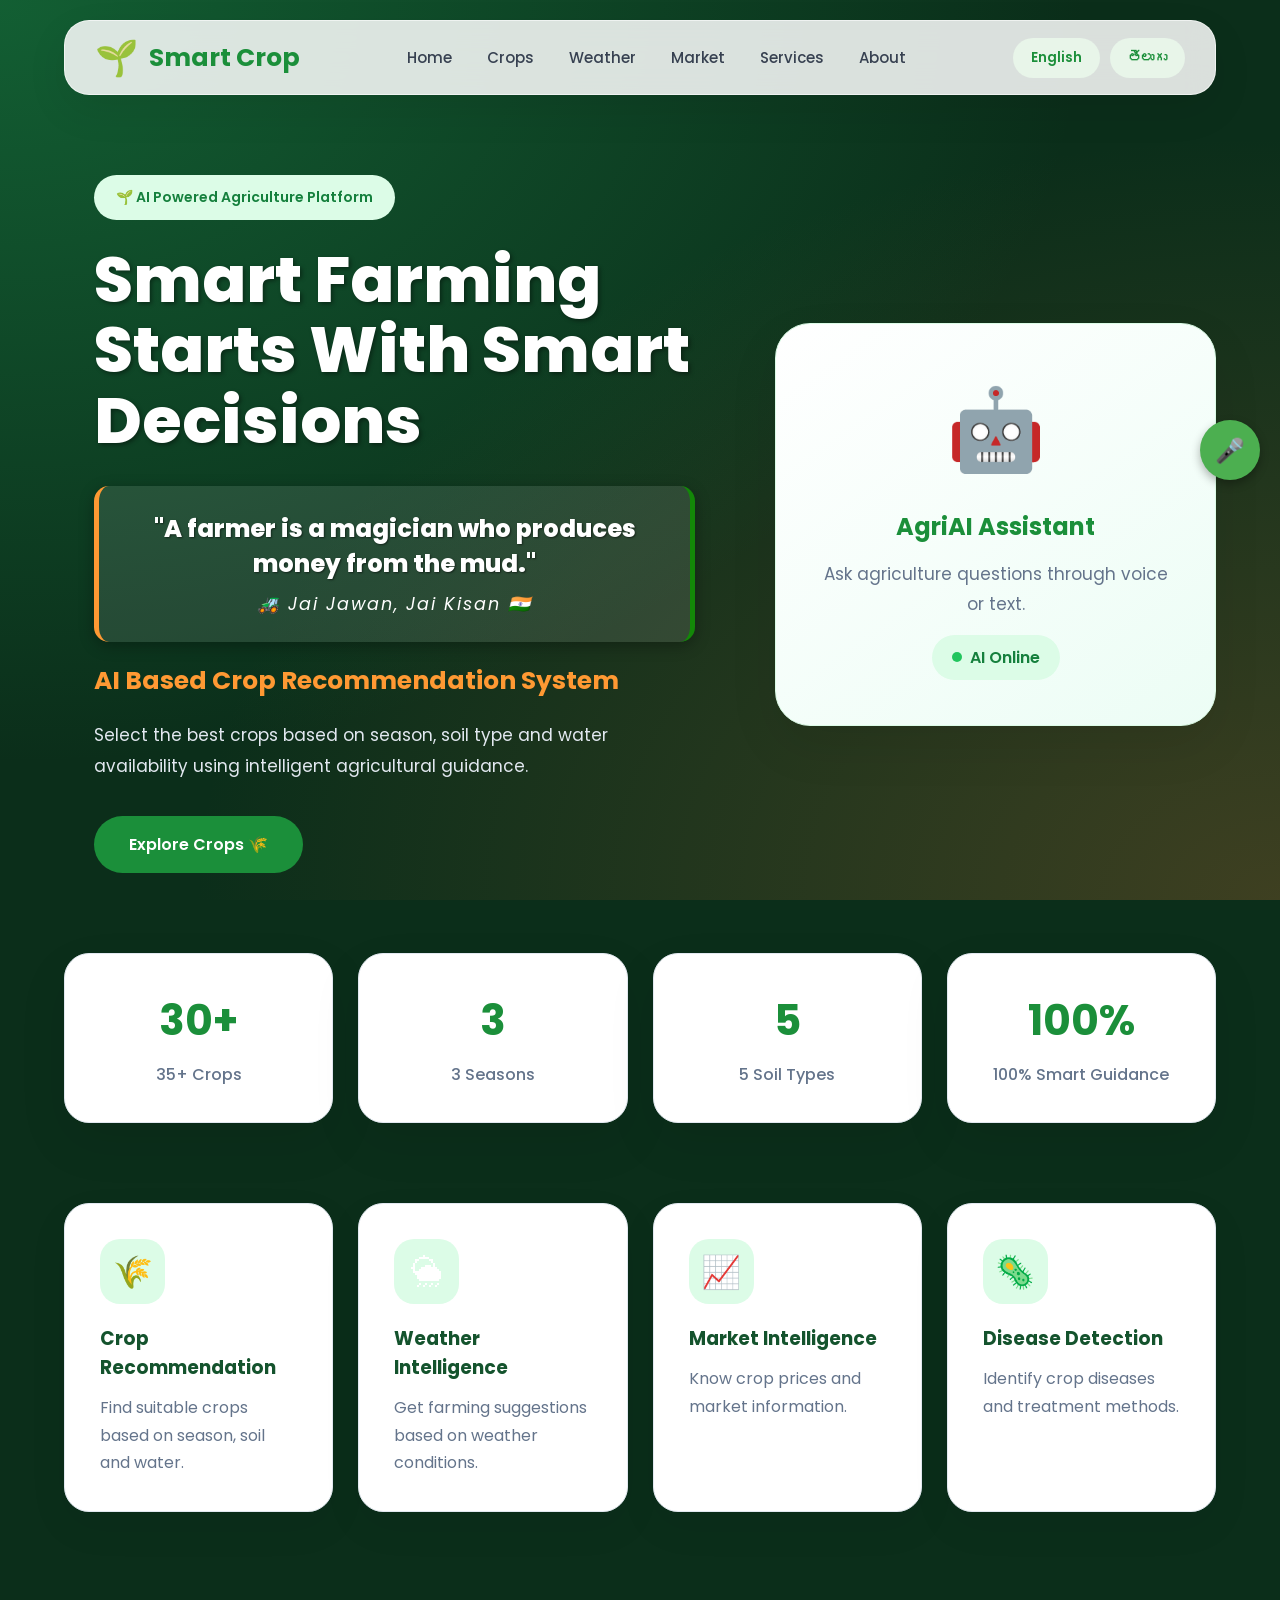
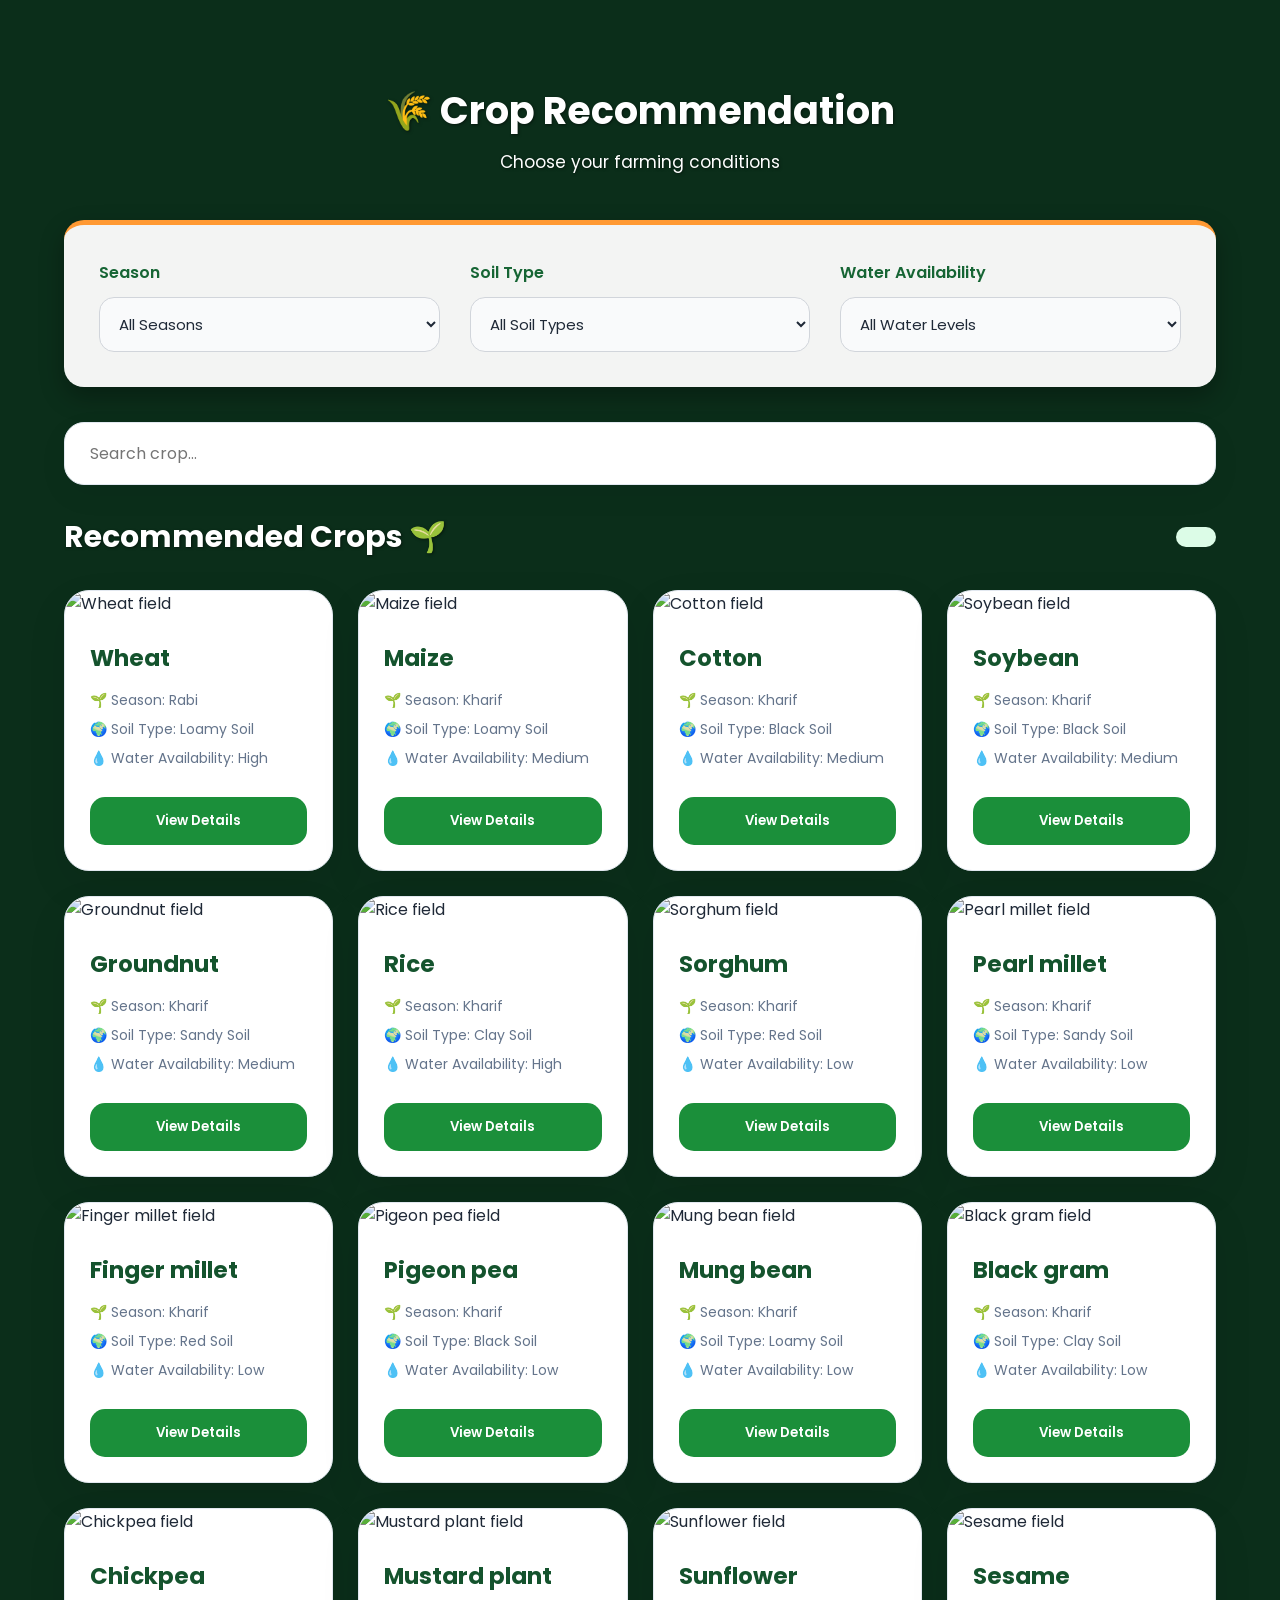
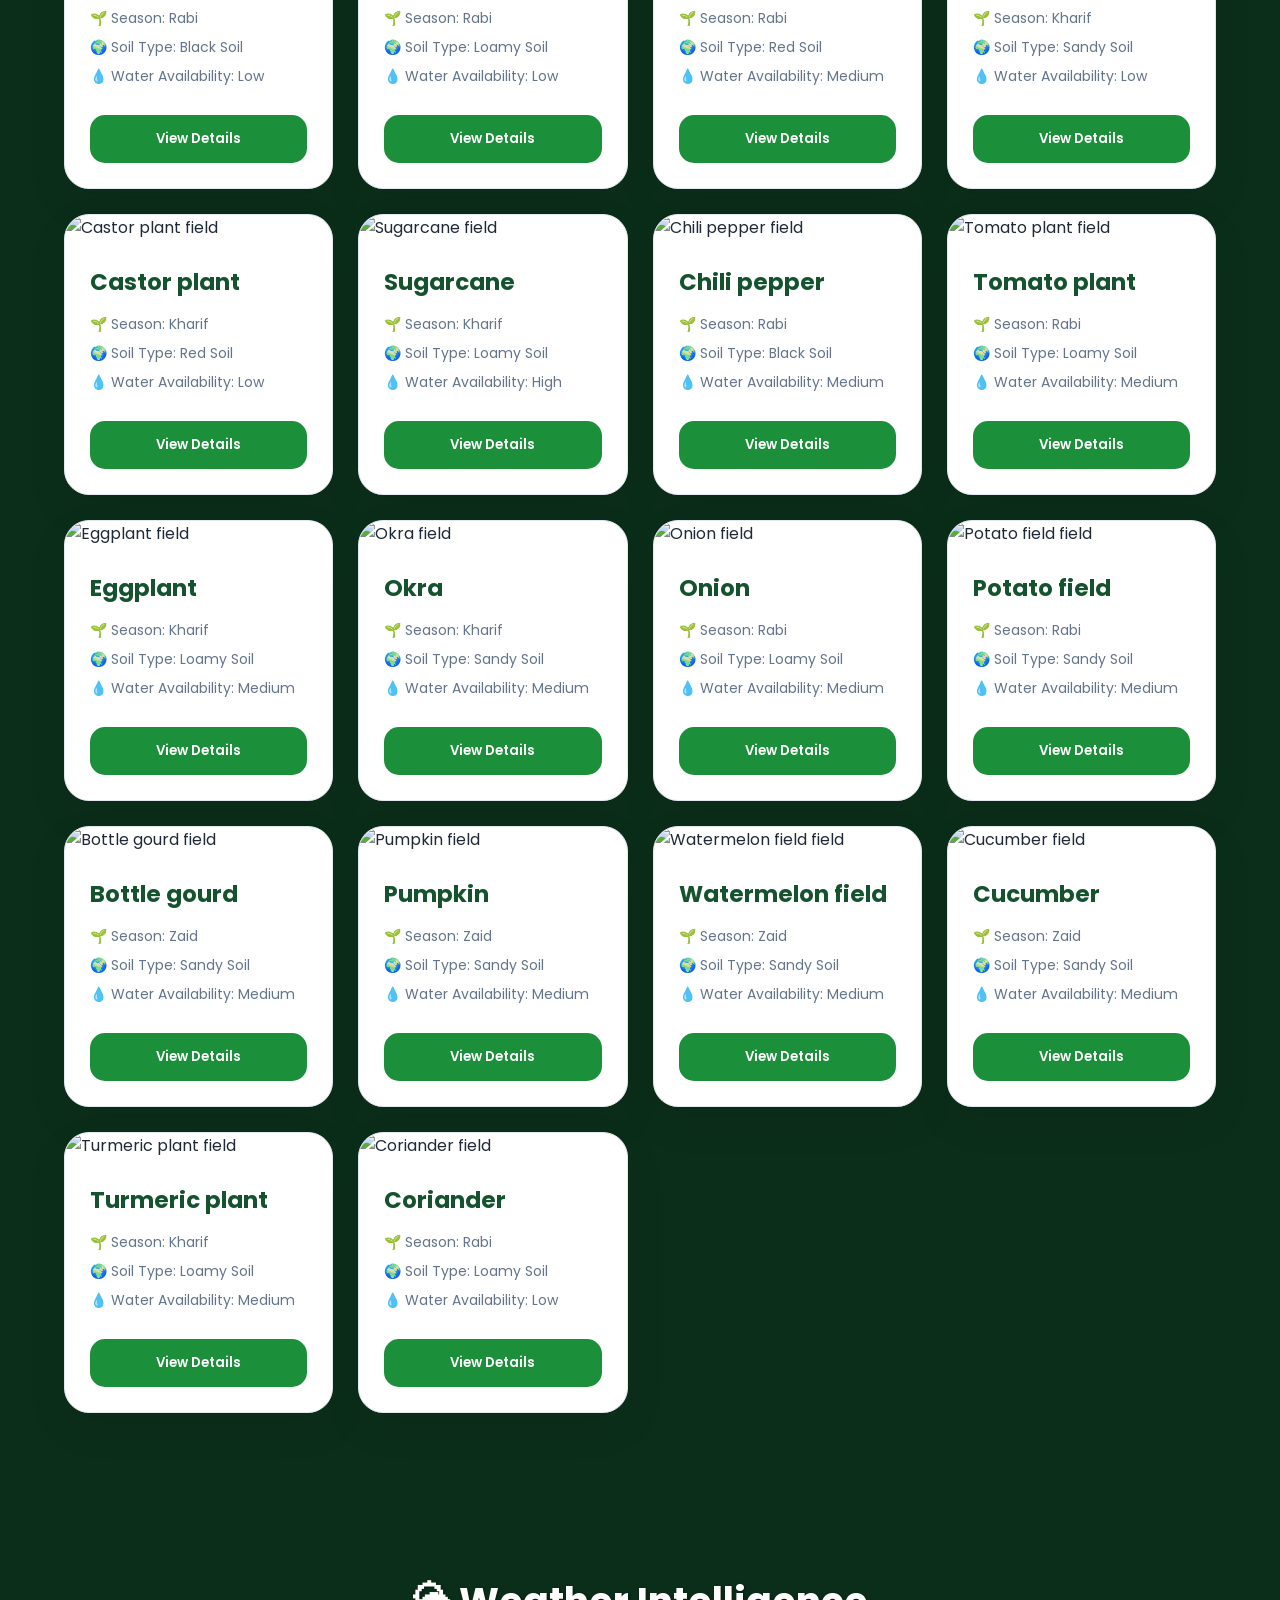
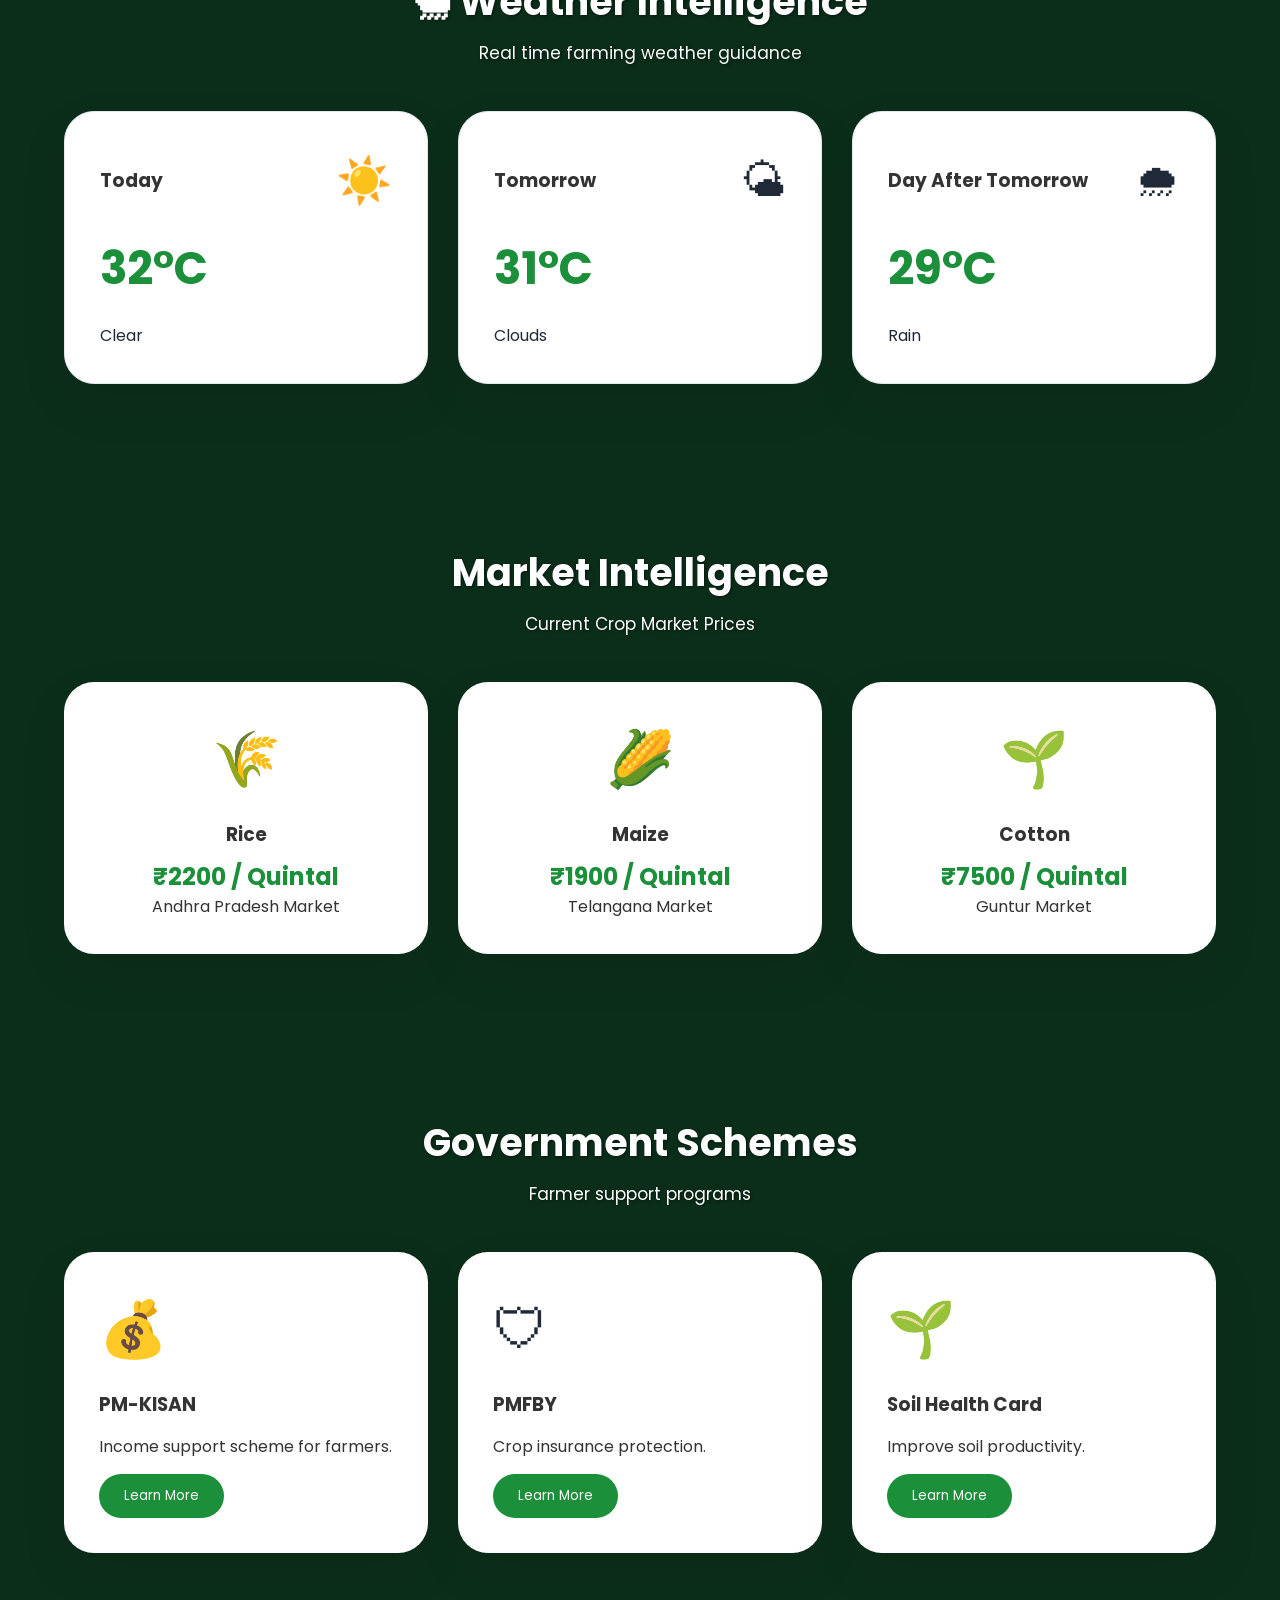
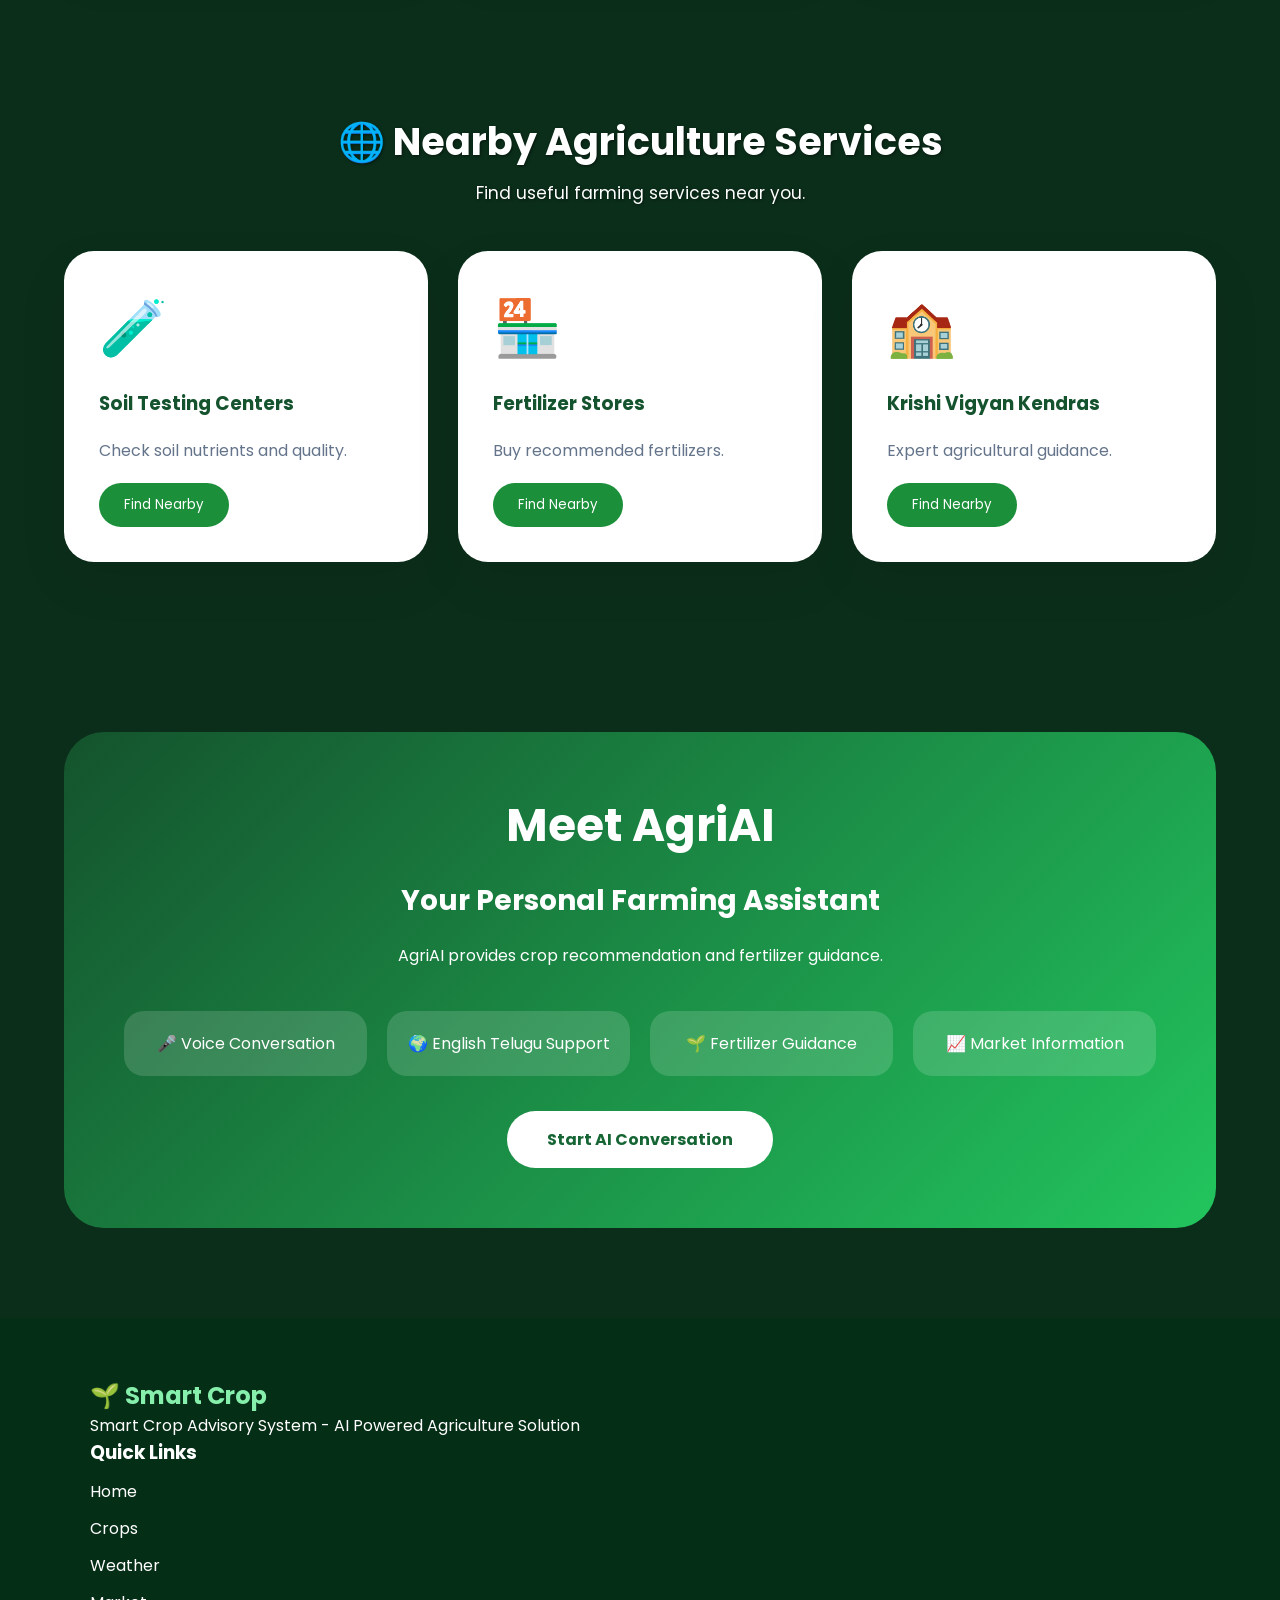
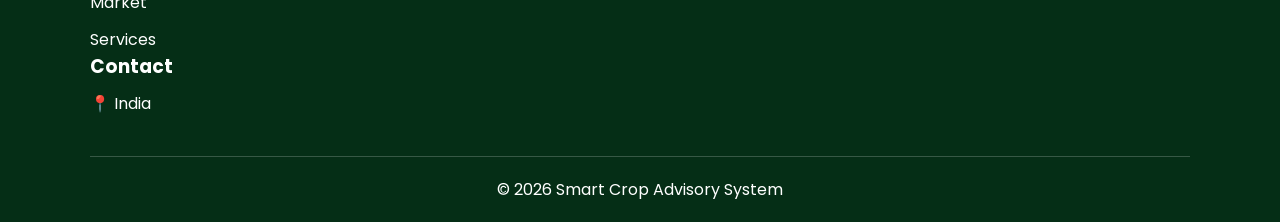
==== index.html @ 26575a46 "AgriAI Version 1.0 - Complete Syste" ====
<!DOCTYPE html>
<html lang="en">

<head>

    <meta charset="UTF-8">

    <meta name="viewport" content="width=1024">


    <title>
        Smart Crop Advisory System
    </title>


    <!-- Google Font -->

    <link rel="preconnect" href="https://fonts.googleapis.com">
    <link rel="preconnect" href="https://fonts.gstatic.com" crossorigin>
    <link rel="icon" href="data:,">
    <link href="https://fonts.googleapis.com/css2?family=Poppins:wght@300;400;500;600;700;800&display=swap"
        rel="stylesheet">


    <!-- Main CSS -->
    <link rel="stylesheet" href="css/style.css">

    <!-- Required Scripts -->
    <script src="js/config.js"></script>
    

</head>


<body>



    <!-- =====================================================
                     NAVBAR
===================================================== -->


    <header>

        <nav class="navbar">


            <div class="logo">

                <span>
                    🌱
                </span>

                <h2 data-key="siteName">
                    Smart Crop
                </h2>

            </div>



            <ul class="nav-links">


                <li>
                    <a href="#home" data-key="home">
                        Home
                    </a>
                </li>


                <li>
                    <a href="#crops" data-key="crops">
                        Crops
                    </a>
                </li>


                <li>
                    <a href="details.html?type=weather" data-key="weather">
                        Weather
                    </a>
                </li>


                <li>
                    <a href="details.html?type=market" data-key="market">
                        Market
                    </a>
                </li>


                <li>
                    <a href="#services" data-key="services">
                        Services
                    </a>
                </li>


                <li>
                    <a href="#about" data-key="about">
                        About
                    </a>
                </li>


            </ul>





            <!-- LANGUAGE BUTTONS -->

            <div class="language-switch">


                <button onclick="changeLanguage('en')">

                    English

                </button>



                <button onclick="changeLanguage('te')">

                    తెలుగు

                </button>


            </div>



        </nav>


    </header>









    <!-- =====================================================
                     HERO SECTION
===================================================== -->


    <section class="hero" id="home">



        <div class="hero-content">


            <div class="hero-badge" data-key="heroBadge">

                🌱 AI Powered Agriculture Platform

            </div>




            <h1 data-key="heroTitle">

                Smart Farming Starts With Smart Decisions

            </h1>

<div class="farmer-quote" style="text-align:center; padding: 25px; margin-top: 30px; margin-bottom: 20px; font-size: 1.5rem; font-weight: 800; font-family: 'Poppins', sans-serif; background: rgba(255,255,255,0.1); border-radius: 15px; border-left: 5px solid #FF9933; border-right: 5px solid #138808; box-shadow: 0 4px 15px rgba(0,0,0,0.3);">
    <span data-key="farmerQuote" style="color: #ffffff; text-shadow: 1px 1px 2px rgba(0,0,0,0.5);">"A farmer is a magician who produces money from the mud."</span>
    <br><span style="font-size: 1.1rem; color: #ffffff; font-weight: normal; margin-top: 10px; display: block; font-style: italic; letter-spacing: 2px;">🚜 Jai Jawan, Jai Kisan 🇮🇳</span>
</div>






            <h3 data-key="heroLine">

                AI Based Crop Recommendation System

            </h3>





            <p data-key="heroDescription">

                Select the best crops based on season,
                soil type and water availability using
                intelligent agricultural guidance.

            </p>





            <button class="primary-btn" onclick="scrollToCrops()">


                <span data-key="exploreBtn">

                    Explore Crops 🌾

                </span>


            </button>



        </div>







        <!-- AI CARD -->


        <div class="ai-card">



            <div class="ai-icon">

                🤖

            </div>



            <h2 data-key="aiAssistant">

                AgriAI Assistant

            </h2>




            <p data-key="aiAssistantDesc">

                Ask agriculture questions through voice or text.

            </p>




            <div class="ai-status">

                <span></span>

                <span data-key="aiOnline">AI Online</span>

            </div>



        </div>



    </section>









    <!-- =====================================================
                     FLOATING AI MICROPHONE
===================================================== -->


    <a href="chat.html" id="aiMic" style="position: fixed; bottom: 20px; right: 20px; text-decoration: none; display: flex; align-items: center; justify-content: center; width: 60px; height: 60px; border-radius: 50%; background: #4CAF50; color: white; font-size: 24px; box-shadow: 0 4px 10px rgba(0,0,0,0.3); z-index: 9999;">🎤</a>









    <!-- =====================================================
                     STATISTICS
===================================================== -->


    <section class="stats">



        <div class="stat-box">


            <h2>
                30+
            </h2>


            <p data-key="totalCrops">

                Crops

            </p>


        </div>







        <div class="stat-box">


            <h2>
                3
            </h2>


            <p data-key="seasonCount">

                Seasons

            </p>


        </div>







        <div class="stat-box">


            <h2>
                5
            </h2>


            <p data-key="soilCount">

                Soil Types

            </p>


        </div>







        <div class="stat-box">


            <h2>
                100%
            </h2>


            <p data-key="smartCount">

                Smart Guidance

            </p>


        </div>



    </section>









    <!-- =====================================================
                     AI FEATURES DASHBOARD
===================================================== -->


    <section class="features">



        <div class="feature-card">


            <div class="feature-icon">

                🌾

            </div>


            <h3 data-key="cropRecommendation">

                Crop Recommendation

            </h3>


            <p data-key="cropRecommendationDesc">

                Find suitable crops based on season,
                soil and water availability.

            </p>


        </div>







        <div class="feature-card">


            <div class="feature-icon">

                🌦

            </div>


            <h3 data-key="weatherIntelligence">

                Weather Intelligence

            </h3>


            <p data-key="weatherDesc">

                Get farming suggestions based on weather conditions.

            </p>


        </div>







        <div class="feature-card">


            <div class="feature-icon">

                📈

            </div>


            <h3 data-key="marketTitle">

                Market Intelligence

            </h3>


            <p data-key="marketDesc">

                Know crop prices and market information.

            </p>


        </div>







        <div class="feature-card">


            <div class="feature-icon">

                🦠

            </div>


            <h3 data-key="diseaseDetection">

                Disease Detection

            </h3>


            <p data-key="diseaseDetectionDesc">

                Identify crop diseases and treatment methods.

            </p>


        </div>




    </section>
    <!-- =====================================================
             SMART CROP RECOMMENDATION SECTION
===================================================== -->


    <section class="recommend-section" id="crops">



        <div class="section-header">


            <h2 data-key="recommendTitle">

                🌾 Smart Crop Recommendation

            </h2>



            <p data-key="recommendSubtitle">

                Choose your farming conditions

            </p>



        </div>









        <!-- ================= FILTER DASHBOARD ================= -->


        <div class="dashboard-card" id="filters">



            <div class="filter-grid">





                <!-- SEASON -->

                <div class="filter-item">


                    <label data-key="season">

                        Season

                    </label>



                    <select id="seasonSelect">
                        <option value="" data-key="allSeasons">All Seasons</option>
                        <option value="Kharif" data-key="kharif">Kharif</option>
                        <option value="Rabi" data-key="rabi">Rabi</option>
                        <option value="Zaid" data-key="zaid">Zaid</option>
                    </select>
                </div>

                <!-- SOIL -->
                <div class="filter-item">
                    <label data-key="soil">Soil Type</label>
                    <select id="soilSelect">
                        <option value="" data-key="allSoils">All Soil Types</option>
                        <option value="Black Soil" data-key="blackSoil">Black Soil</option>
                        <option value="Red Soil" data-key="redSoil">Red Soil</option>
                        <option value="Loamy Soil" data-key="loamySoil">Loamy Soil</option>
                        <option value="Sandy Soil" data-key="sandySoil">Sandy Soil</option>
                        <option value="Alluvial Soil" data-key="alluvialSoil">Alluvial Soil</option>
                    </select>
                </div>

                <!-- WATER -->
                <div class="filter-item">
                    <label data-key="water">Water Availability</label>
                    <select id="waterSelect">
                        <option value="" data-key="allWater">All Water Levels</option>
                        <option value="High" data-key="high">High</option>
                        <option value="Medium" data-key="medium">Medium</option>
                        <option value="Low" data-key="low">Low</option>
                    </select>
                </div>





            </div>



        </div>









        <!-- ================= SEARCH ================= -->


        <div class="search-area">


            <input type="text" id="cropSearch" data-placeholder="searchPlaceholder" placeholder="Search crop...">


        </div>









        <!-- ================= RESULT HEADER ================= -->


        <div class="crop-result-header">


            <h2 data-key="recommendedCrops">

                Recommended Crops 🌱

            </h2>



            <span id="cropCountDisplay">

            </span>



        </div>









        <!-- ================= CROPS GRID ================= -->


        <div class="crop-container" id="cropContainer">


            <!-- crops.js will load crop cards here -->


        </div>






    </section>









    <!-- =====================================================
                  CROP DETAILS POPUP
===================================================== -->
    <div class="popup" id="popup">
        <div class="popup-content">
            <button class="close-btn" onclick="closePopup()">×</button>
            <h2 id="cropTitle">Crop Details</h2>
            <!-- IMAGE -->
            <div class="popup-image">
                <img id="cropImage" src="" alt="Crop Image">
            </div>
            <!-- BASIC DETAILS -->
            <div id="cropInfo" class="details-grid"></div>
            <!-- DESCRIPTION -->
            <div class="detail-section">
                <h3 data-key="description">Description</h3>
                <p id="cropDescription"></p>
            </div>
            <!-- FERTILIZER -->
            <div class="detail-section">
                <h3 data-key="fertilizer">Recommended Fertilizers</h3>
                <div id="fertilizerContainer" class="fertilizer-grid"></div>
            </div>
            <!-- DISEASE -->
            <div class="detail-section">
                <h3 data-key="diseases">Major Diseases</h3>
                <div id="diseaseContainer" class="disease-grid"></div>
            </div>
            <!-- LOCATION -->
            <div class="detail-section">
                <h3 data-key="growingPlaces">Major Growing Places</h3>
                <div id="growingPlaces"></div>
            </div>
        </div>
    </div>
    <!-- =====================================================
                    WEATHER SECTION
===================================================== -->


    <section class="weather-section" id="weather">


        <div class="section-header">


            <h2 data-key="weatherTitle">

                🌦 Weather Intelligence

            </h2>


            <p data-key="weatherGuidance">

                Real time farming weather guidance

            </p>


        </div>





        <div class="weather-dashboard">





            <div class="weather-card">


                <div class="weather-top">


                    <h3 data-key="today">

                        Today

                    </h3>


                    <span>

                        ☀️

                    </span>


                </div>



                <h2 id="todayTemp">

                    --

                </h2>



                <p id="todayWeather">

                    Loading weather...

                </p>



            </div>









            <div class="weather-card">


                <div class="weather-top">


                    <h3 data-key="tomorrow">

                        Tomorrow

                    </h3>


                    <span>

                        🌤

                    </span>


                </div>



                <h2 id="tomorrowTemp">

                    --

                </h2>



                <p id="tomorrowWeather">

                    Loading weather...

                </p>



            </div>









            <div class="weather-card">


                <div class="weather-top">


                    <h3 data-key="nextDay">

                        Day After Tomorrow

                    </h3>


                    <span>

                        🌧

                    </span>


                </div>



                <h2 id="nextTemp">

                    --

                </h2>



                <p id="nextWeather">

                    Loading weather...

                </p>



            </div>






        </div>


    </section>









    <!-- =====================================================
                    MARKET SECTION
===================================================== -->


    <section class="market-section" id="market">



        <div class="section-header">


            <h2 data-key="marketTitle">

                📈 Market Intelligence

            </h2>



            <p data-key="marketCurrent">

                Current Crop Market Prices

            </p>


        </div>







        <div class="market-grid">





            <div class="market-card">


                <div class="market-icon">

                    🌾

                </div>


                <h3 data-key="riceCrop">

                    Rice

                </h3>



                <h2 data-key="priceRice">

                    ₹2200 / Quintal

                </h2>



                <p data-key="apMarket">

                    Andhra Pradesh Market

                </p>


            </div>








            <div class="market-card">


                <div class="market-icon">

                    🌽

                </div>


                <h3 data-key="maizeCrop">

                    Maize

                </h3>



                <h2 data-key="priceMaize">

                    ₹1900 / Quintal

                </h2>



                <p data-key="tsMarket">

                    Telangana Market

                </p>


            </div>








            <div class="market-card">


                <div class="market-icon">

                    🌱

                </div>


                <h3 data-key="cottonCrop">

                    Cotton

                </h3>



                <h2 data-key="priceCotton">

                    ₹7500 / Quintal

                </h2>



                <p data-key="gunturMarket">

                    Guntur Market

                </p>


            </div>





        </div>


    </section>









    <!-- =====================================================
                GOVERNMENT SCHEMES
===================================================== -->


    <section class="scheme-section">



        <div class="section-header">


            <h2 data-key="governmentSchemes">

                🏛 Government Schemes

            </h2>



            <p data-key="farmerSupport">

                Farmer support programs

            </p>


        </div>







        <div class="scheme-grid">





            <div class="scheme-card">


                <div class="scheme-icon">

                    💰

                </div>



                <h3 data-key="pmKisan">

                    PM-KISAN

                </h3>



                <p data-key="pmKisanDesc">

                    Income support scheme for farmers.

                </p>



                <button data-key="learnMore">

                    Learn More

                </button>


            </div>








            <div class="scheme-card">


                <div class="scheme-icon">

                    🛡

                </div>



                <h3 data-key="pmfby">

                    PMFBY

                </h3>



                <p data-key="pmfbyDesc">

                    Crop insurance protection.

                </p>



                <button data-key="learnMore">

                    Learn More

                </button>


            </div>








            <div class="scheme-card">


                <div class="scheme-icon">

                    🌱

                </div>



                <h3 data-key="soilCard">

                    Soil Health Card

                </h3>



                <p data-key="soilCardDesc">

                    Improve soil productivity.

                </p>



                <button data-key="learnMore">

                    Learn More

                </button>


            </div>





        </div>


    </section>









    <!-- =====================================================
                    SERVICES SECTION
===================================================== -->


    <section class="services-section" id="services">



        <div class="section-header">


            <h2 data-key="nearbyServices">

                🌐 Nearby Agriculture Services

            </h2>



            <p data-key="servicesDesc">

                Find useful farming services near you.

            </p>


        </div>







        <div class="service-grid">





            <div class="service-card">


                <div class="service-icon">

                    🧪

                </div>



                <h3 data-key="soilTesting">

                    Soil Testing Centers

                </h3>



                <p data-key="soilTestingDesc">

                    Check soil nutrients and quality.

                </p>



                <button data-key="findNearby">

                    Find Nearby

                </button>


            </div>









            <div class="service-card">


                <div class="service-icon">

                    🏪

                </div>



                <h3 data-key="fertilizerStore">

                    Fertilizer Stores

                </h3>



                <p data-key="fertStoreDesc">

                    Buy recommended fertilizers.

                </p>



                <button data-key="findNearby">

                    Find Nearby

                </button>


            </div>









            <div class="service-card">


                <div class="service-icon">

                    🏫

                </div>



                <h3 data-key="kvkCenters">

                    Krishi Vigyan Kendras

                </h3>



                <p data-key="kvkDesc">

                    Expert agricultural guidance.

                </p>



                <button data-key="findNearby">

                    Find Nearby

                </button>


            </div>





        </div>


    </section>









    <!-- =====================================================
                    ABOUT AGRI AI
===================================================== -->


    <section class="about-section" id="about">



        <div class="about-container">



            <h2 data-key="meetAI">

                🤖 Meet AgriAI

            </h2>




            <h3 data-key="personalAssistant">

                Your Personal Farming Assistant

            </h3>





            <p data-key="aiDescription">

                AgriAI provides crop recommendation,
                fertilizer guidance, disease management
                and market information.

            </p>







            <div class="about-features">



                <div>

                    🎤

                    <span data-key="voiceConversation">

                        Voice Conversation

                    </span>

                </div>




                <div>

                    🌍

                    <span data-key="languageSupport">

                        English Telugu Support

                    </span>

                </div>





                <div>

                    🌱

                    <span data-key="fertilizerGuidance">

                        Fertilizer Guidance

                    </span>

                </div>





                <div>

                    📈

                    <span data-key="marketInformation">

                        Market Information

                    </span>

                </div>




            </div>







            <a href="chat.html" class="ai-start-btn" id="startAI" style="text-decoration:none; display:inline-block;">

                Start AI Conversation

            </a>



        </div>


    </section>
    <!-- =====================================================
                        FOOTER
===================================================== -->


    <footer class="footer">


        <div class="footer-grid">



            <div class="footer-brand">


                <h2>

                    🌱 Smart Crop

                </h2>



                <p data-key="footerText">

                    AI Powered Smart Agriculture Platform

                </p>



            </div>






            <div class="footer-links">


                <h3>

                    Quick Links

                </h3>


                <a href="#home" data-key="home">
                    Home
                </a>


                <a href="#crops" data-key="crops">
                    Crops
                </a>


                <a href="details.html?type=weather" data-key="weather">
                    Weather
                </a>


                <a href="details.html?type=market" data-key="market">
                    Market
                </a>


                <a href="#services" data-key="services">
                    Services
                </a>


            </div>






            <div class="footer-contact">


                <h3>

                    Contact

                </h3>





                <p>

                    📍 India

                </p>


            </div>





        </div>






        <div class="copyright">


            <p>

                © 2026 Smart Crop Advisory System

            </p>


        </div>



    </footer>








    <!-- =====================================================
                    JAVASCRIPT FILES
===================================================== -->


    <script src="js/translations.js"></script>

    <script src="js/crops.js"></script>

    <script src="js/script.js"></script>








<script>
document.addEventListener("DOMContentLoaded", () => {
    
    // Wire up all "Learn More" and "Find Nearby" buttons to open Dedicated Details Page
    document.querySelectorAll('button').forEach(btn => {
        let txt = btn.innerText.toLowerCase();
        if (txt.includes('learn more')) {
            btn.onclick = (e) => { e.preventDefault(); window.location.href = 'details.html?type=schemes'; };
        }
        if (txt.includes('find nearby') || txt.includes('find nearby')) {
            btn.onclick = (e) => { e.preventDefault(); window.location.href = 'details.html?type=services'; };
        }
    });

    // Wire up the Main Feature Cards!
    document.querySelectorAll('.feature-card').forEach(card => {
        card.style.cursor = 'pointer';
        card.onclick = () => {
            let title = card.innerText.toLowerCase();
            if (title.includes('disease')) window.location.href = 'details.html?type=disease';
            else if (title.includes('market')) window.location.href = 'details.html?type=market';
            else if (title.includes('weather')) window.location.href = 'details.html?type=weather';
            else if (title.includes('crop')) window.location.href = '#crops';
        };
    });

    // Make Market Price widget cards clickable to details
    document.querySelectorAll('.market-card').forEach(card => {
        card.style.cursor = 'pointer';
        card.onclick = (e) => { window.location.href = 'details.html?type=market'; };
    });

});
</script>





</body>



</html>
---- css/style.css ----
/* =====================================================
   SMART CROP AI AGRICULTURE PLATFORM
   MODERN DASHBOARD DESIGN
===================================================== */


/* ================= ROOT ================= */


:root {

    --primary: #1b8f3a;
    --primary-dark: #11652a;
    --secondary: #4caf50;

    --bg: #f4f8f3;
    --surface: #ffffff;

    --text: #1f2937;
    --muted: #64748b;

    --border: #e2e8f0;

    --shadow:
        0 20px 50px rgba(0, 0, 0, 0.08);

    --radius: 20px;

    --glass:
        rgba(255, 255, 255, 0.75);

}





/* ================= RESET ================= */


* {

    margin: 0;
    padding: 0;
    box-sizing: border-box;

    font-family:
        'Poppins',
        sans-serif;

}



html {

    scroll-behavior: smooth;

}



body {
    background-color: #0b2e1a;
    background-image:
        radial-gradient(ellipse at top left, rgba(26, 143, 76, 0.5) 0%, transparent 60%),
        radial-gradient(ellipse at bottom right, rgba(139, 90, 43, 0.4) 0%, transparent 60%),
        url('https://www.transparenttextures.com/patterns/natural-paper.png');
    background-attachment: fixed;
    color: #ffffff;
    font-family: 'Poppins', sans-serif;
}

/* FIX: Ensure that text inside all white cards and popups is universally legible */
.crop-card,
.crop-card *,
.market-card,
.market-card *,
.scheme-card,
.scheme-card *,
.weather-card,
.weather-card *,
.dashboard-card,
.dashboard-card *,
.popup-content,
.popup-content *,
.detail-card,
.detail-card *,
.contact-card,
.contact-card * {
    color: #1f2937;
}







a {

    text-decoration: none;
    color: inherit;

}



button {

    border: none;
    cursor: pointer;

    font-family: inherit;

}







/* =====================================================
                     NAVBAR
===================================================== */


header {

    position: sticky;
    top: 0;

    z-index: 1000;

}



.navbar {


    width: 90%;
    margin: 20px auto;

    height: 75px;


    display: flex;

    align-items: center;

    justify-content: space-between;


    padding: 0 30px;


    background:
        rgba(255, 255, 255, 0.85);


    backdrop-filter:
        blur(15px);



    border:

        1px solid rgba(255, 255, 255, .6);



    border-radius: 25px;


    box-shadow:

        0 15px 40px rgba(0, 0, 0, .08);



}





.logo {


    display: flex;

    align-items: center;

    gap: 10px;


}



.logo span {

    font-size: 35px;

}



.logo h2 {


    font-size: 25px;

    font-weight: 700;

    color: var(--primary);


}







.nav-links {


    display: flex;

    gap: 35px;

    list-style: none;


}



.nav-links a {


    font-size: 15px;

    font-weight: 500;


    color: #374151;


    transition: .3s;


}



.nav-links a:hover {


    color: var(--primary);


}





.language-switch {


    display: flex;

    gap: 10px;


}



.language-switch button {


    padding: 10px 18px;


    border-radius: 30px;


    background:

        #e8f5e9;


    color:

        var(--primary);


    font-weight: 600;


    transition: .3s;


}



.language-switch button:hover {


    background:

        var(--primary);


    color: white;


}









/* =====================================================
                     HERO
===================================================== */


.hero {


    width: 90%;

    margin: 50px auto;


    min-height: 600px;


    display: grid;


    grid-template-columns:

        1.2fr .8fr;



    align-items: center;


    gap: 50px;


}





.hero-content {


    padding: 30px;

}



.hero-badge {


    display: inline-block;


    padding: 12px 22px;


    background: #dcfce7;


    color: #15803d;


    border-radius: 50px;


    font-size: 14px;


    font-weight: 600;


    margin-bottom: 25px;


}





.hero h1 {
    font-size: clamp(40px, 5vw, 65px);
    line-height: 1.1;
    font-weight: 800;
    color: #ffffff;
    /* FIXED: Bright white to stand out */
    text-shadow: 2px 2px 4px rgba(0, 0, 0, 0.4);
}



.hero h3 {
    margin-top: 20px;
    font-size: 25px;
    color: #FF9933;
    /* FIXED: Saffron golden highlight! */
}



.hero p {
    margin-top: 20px;
    max-width: 600px;
    color: #e2e8f0;
    /* FIXED: Light silvery white */
    font-size: 17px;
    line-height: 1.8;
}







.primary-btn {


    margin-top: 35px;


    padding: 16px 35px;


    border-radius: 40px;


    background:

        var(--primary);


    color: white;


    font-size: 16px;


    font-weight: 600;


    transition: .3s;


}



.primary-btn:hover {


    transform: translateY(-4px);


    background:

        var(--primary-dark);


}









/* =====================================================
                  AI ASSISTANT CARD
===================================================== */


.ai-card {


    background:

        linear-gradient(145deg,
            #ffffff,
            #ecfdf5);


    border-radius: 35px;


    padding: 45px;


    text-align: center;


    box-shadow:

        var(--shadow);


    border:

        1px solid #dcfce7;


}



.ai-icon {


    font-size: 80px;


    margin-bottom: 20px;


}



.ai-card h2 {


    color:

        var(--primary);


}



.ai-card p {


    margin: 15px 0;


    color: var(--muted);


}




.ai-status {


    display: inline-flex;


    gap: 8px;


    align-items: center;


    padding: 10px 20px;


    background: #dcfce7;


    border-radius: 30px;


    color: #15803d;


    font-weight: 600;


}



.ai-status span:first-child {
    width: 10px;
    height: 10px;
    background: #22c55e;
    border-radius: 50%;
    display: inline-block;
}

.ai-status span:last-child {
    width: auto;
    height: auto;
    background: transparent;
    border-radius: 0;
}








/* =====================================================
             FLOATING AI MICROPHONE
===================================================== */


#aiMic {


    position: fixed;


    right: 35px;


    top: 50%;


    transform: translateY(-50%);



    width: 75px;


    height: 75px;


    border-radius: 50%;


    background:

        var(--primary);


    color: white;


    font-size: 32px;



    display: flex;


    align-items: center;


    justify-content: center;



    box-shadow:

        0 20px 40px rgba(27, 143, 58, .35);



    z-index: 2000;


    animation: pulse 2s infinite;


}



#aiMic:hover {


    transform:

        translateY(-50%) scale(1.1);


}






@keyframes pulse {


    0% {

        box-shadow:
            0 0 0 0 rgba(27, 143, 58, .5);

    }



    70% {

        box-shadow:
            0 0 0 25px rgba(27, 143, 58, 0);

    }



    100% {

        box-shadow:
            0 0 0 0 rgba(27, 143, 58, 0);

    }


}

/* =====================================================
                     STATISTICS DASHBOARD
===================================================== */


.stats {


    width: 90%;

    margin: 30px auto 80px;


    display: grid;


    grid-template-columns:

        repeat(4, 1fr);


    gap: 25px;


}



.stat-box {


    background: white;


    padding: 35px 25px;


    border-radius: 25px;


    text-align: center;


    box-shadow:

        var(--shadow);


    border:

        1px solid var(--border);


    transition: .3s;


}



.stat-box:hover {


    transform:

        translateY(-8px);


}



.stat-box h2 {


    font-size: 42px;


    color: var(--primary);


}



.stat-box p {


    margin-top: 10px;


    color: var(--muted);


    font-weight: 500;


}








/* =====================================================
                    AI FEATURES
===================================================== */


.features {


    width: 90%;


    margin:

        0 auto 90px;


    display: grid;


    grid-template-columns:

        repeat(4, 1fr);


    gap: 25px;


}



.feature-card {


    background: white;


    padding: 35px;


    border-radius: 25px;


    border:

        1px solid var(--border);


    box-shadow:

        0 15px 40px rgba(0, 0, 0, .06);


    transition: .3s;


}



.feature-card:hover {


    transform:

        translateY(-10px);


}



.feature-icon {


    width: 65px;


    height: 65px;


    display: flex;


    justify-content: center;


    align-items: center;


    border-radius: 20px;


    background: #dcfce7;


    font-size: 32px;


    margin-bottom: 20px;


}



.feature-card h3 {


    color: #14532d;


    margin-bottom: 12px;


}



.feature-card p {


    color: var(--muted);


    line-height: 1.7;


}









/* =====================================================
              SECTION COMMON DESIGN
===================================================== */


.section-header {


    text-align: center;


    margin-bottom: 45px;


}



.section-header h2 {


    font-size: 38px;


    color: #14532d;


}



.section-header p {


    margin-top: 10px;


    color: var(--muted);


    font-size: 17px;


}









/* =====================================================
              CROP RECOMMENDATION
===================================================== */


.recommend-section {


    width: 90%;


    margin: auto;


    padding: 80px 0;


}





.dashboard-card {
    background: rgba(255, 255, 255, 0.95);
    padding: 35px;
    border-radius: 20px;
    box-shadow: 0 10px 25px rgba(0, 0, 0, 0.3);
    border-top: 5px solid #FF9933;
    margin-bottom: 35px;
    color: #064e3b;
}







.filter-grid {


    display: grid;


    grid-template-columns:

        repeat(3, 1fr);


    gap: 30px;


}





.filter-item {


    display: flex;


    flex-direction: column;


    gap: 12px;


}



.filter-item label {


    font-weight: 600;


    color: #166534;


}



.filter-item select {


    padding: 15px;


    border-radius: 15px;


    border:

        1px solid #d1d5db;


    background: #f9fafb;


    font-size: 15px;


    outline: none;


}



.filter-item select:focus {


    border-color:

        var(--primary);


}









/* =====================================================
                     SEARCH
===================================================== */


.search-area {


    margin:

        30px 0;


}



.search-area input {


    width: 100%;


    padding: 18px 25px;


    border-radius: 20px;


    border:

        1px solid var(--border);


    background: white;


    font-size: 16px;


    box-shadow:

        0 10px 30px rgba(0, 0, 0, .05);


    outline: none;


}



.search-area input:focus {


    border-color:

        var(--primary);


}









/* =====================================================
                CROP RESULT HEADER
===================================================== */


.crop-result-header {


    display: flex;


    justify-content: space-between;


    align-items: center;


    margin-bottom: 30px;


}



.crop-result-header h2 {


    color: #14532d;


    font-size: 30px;


}



#cropCountDisplay {


    padding: 10px 20px;


    background: #dcfce7;


    color: #15803d;


    border-radius: 30px;


}









/* =====================================================
                    CROP GRID
===================================================== */


.crop-container {


    display: grid;


    grid-template-columns:

        repeat(4, 1fr);


    gap: 25px;


}









/* =====================================================
                  CROP CARD
===================================================== */


.crop-card {


    background: white;


    border-radius: 25px;


    overflow: hidden;


    box-shadow:

        0 15px 40px rgba(0, 0, 0, .08);


    border:

        1px solid var(--border);


    transition: .3s;


}



.crop-card:hover {


    transform:

        translateY(-10px);


    box-shadow:

        0 25px 50px rgba(0, 0, 0, .12);


}







.crop-card img {


    width: 100%;


    height: 220px;


    object-fit: cover;


}







.crop-card-body {


    padding: 25px;


}



.crop-card h3 {


    color: #14532d;


    font-size: 23px;


    margin-bottom: 15px;


}



.crop-card p {


    color: var(--muted);


    margin: 8px 0;


    font-size: 14px;


}





.crop-card button {


    margin-top: 20px;


    width: 100%;


    padding: 14px;


    border-radius: 15px;


    background:

        var(--primary);


    color: white;


    font-weight: 600;


    transition: .3s;


}



.crop-card button:hover {


    background:

        var(--primary-dark);


}

/* =====================================================
                    CROP DETAILS POPUP
===================================================== */


.popup {

    position: fixed;

    inset: 0;

    background:

        rgba(0, 0, 0, .55);


    display: none;

    justify-content: center;

    align-items: center;


    padding: 30px;


    z-index: 3000;


    backdrop-filter: blur(8px);

}



.popup.active {

    display: flex;

}





.popup-content {
    background: #ffffff;
    border: 1px solid var(--border);
    border-radius: 20px;
    width: 100%;
    max-width: 800px;
    max-height: 90vh;
    overflow-y: auto;
    position: relative;
    padding: 3rem;
    box-shadow: 0 25px 50px rgba(0, 0, 0, 0.5);
    animation: scaleUp 0.3s ease;
}



.close-btn {


    position: absolute;


    right: 25px;


    top: 20px;


    width: 45px;


    height: 45px;


    border-radius: 50%;


    background: #fee2e2;


    color: #dc2626;


    font-size: 28px;


}





#cropTitle {


    text-align: center;


    color: #14532d;


    font-size: 35px;


    margin-bottom: 30px;


}







.popup-image {


    width: 100%;


    height: 300px;


    overflow: hidden;


    border-radius: 25px;


    margin-bottom: 30px;


}



.popup-image img {


    width: 100%;


    height: 100%;


    object-fit: cover;


}







.details-grid {


    display: grid;


    grid-template-columns:

        repeat(3, 1fr);


    gap: 20px;


}



.detail-box {


    background: #f0fdf4;


    padding: 20px;


    border-radius: 18px;


}



.detail-box h4 {


    color: #166534;


}



.detail-section {


    margin-top: 35px;


}



.detail-section h3 {


    color: #14532d;


    margin-bottom: 20px;


}







/* =====================================================
                FERTILIZER GRID
===================================================== */


.fertilizer-grid {


    display: grid;


    grid-template-columns:

        repeat(3, 1fr);


    gap: 20px;


}



.fertilizer-card {


    background: #f8fafc;


    padding: 20px;


    border-radius: 20px;


    border:

        1px solid var(--border);


}



.fertilizer-card img {


    width: 100%;


    height: 150px;


    object-fit: cover;


    border-radius: 15px;


}







/* =====================================================
                 DISEASE SECTION
===================================================== */


.disease-grid {


    display: grid;


    grid-template-columns:

        repeat(2, 1fr);


    gap: 20px;


}



.disease-card {


    background: #fff7ed;


    padding: 20px;


    border-radius: 20px;


    border-left:

        5px solid #f97316;


}





/* =====================================================
                  WEATHER DASHBOARD
===================================================== */


.weather-section {


    width: 90%;


    margin: auto;


    padding: 80px 0;


}




.weather-dashboard {


    display: grid;


    grid-template-columns:

        repeat(3, 1fr);


    gap: 30px;


}





.weather-card {


    background: white;


    padding: 35px;


    border-radius: 30px;


    box-shadow:

        var(--shadow);


    border:

        1px solid var(--border);


}



.weather-top {


    display: flex;


    justify-content: space-between;


    align-items: center;


}



.weather-top h3 {


    color: #14532d;


}



.weather-top span {


    font-size: 45px;


}



.weather-card h2 {


    font-size: 45px;


    color: var(--primary);


    margin: 20px 0;


}



.weather-card p {


    color: var(--muted);


}








/* =====================================================
                 MARKET SECTION
===================================================== */


.market-section {


    width: 90%;


    margin: auto;


    padding: 80px 0;


}





.market-grid {


    display: grid;


    grid-template-columns:

        repeat(3, 1fr);


    gap: 30px;


}





.market-card {


    background: white;


    padding: 35px;


    border-radius: 30px;


    box-shadow: var(--shadow);


    text-align: center;


    transition: .3s;


}



.market-card:hover {


    transform: translateY(-8px);


}



.market-icon {


    font-size: 55px;


}



.market-card h3 {


    margin: 20px 0 10px;


    color: #14532d;


}



.market-card h2 {


    color: var(--primary);


}








/* =====================================================
              GOVERNMENT SCHEMES
===================================================== */


.scheme-section {


    width: 90%;


    margin: auto;


    padding: 80px 0;


}




.scheme-grid {


    display: grid;


    grid-template-columns:

        repeat(3, 1fr);


    gap: 30px;


}



.scheme-card {


    background: white;


    padding: 35px;


    border-radius: 30px;


    box-shadow: var(--shadow);


}



.scheme-icon {


    font-size: 55px;


    margin-bottom: 20px;


}



.scheme-card h3 {


    color: #14532d;


}



.scheme-card p {


    margin: 15px 0;


    color: var(--muted);


}



.scheme-card button {


    padding: 12px 25px;


    border-radius: 30px;


    background: var(--primary);


    color: white;


}







/* =====================================================
                 SERVICES
===================================================== */


.services-section {


    width: 90%;


    margin: auto;


    padding: 80px 0;


}



.service-grid {


    display: grid;


    grid-template-columns:

        repeat(3, 1fr);


    gap: 30px;


}



.service-card {


    background: white;


    padding: 35px;


    border-radius: 30px;


    box-shadow: var(--shadow);


}



.service-icon {


    font-size: 55px;


}



.service-card h3 {


    margin: 20px 0;


    color: #14532d;


}



.service-card p {


    color: var(--muted);


    margin-bottom: 20px;


}



.service-card button {


    background: var(--primary);


    color: white;


    padding: 12px 25px;


    border-radius: 30px;


}






/* =====================================================
                  ABOUT AI
===================================================== */


.about-section {


    width: 90%;


    margin: auto;


    padding: 90px 0;


}



.about-container {


    background:


        linear-gradient(135deg,

            #14532d,

            #22c55e);


    color: white;


    padding: 60px;


    border-radius: 40px;


    text-align: center;


}




.about-container h2 {


    font-size: 45px;


}



.about-container h3 {


    margin: 20px 0;


    font-size: 28px;


}



.about-container p {


    max-width: 800px;


    margin: auto;


    line-height: 1.8;


}





.about-features {


    margin-top: 40px;


    display: grid;


    grid-template-columns:

        repeat(4, 1fr);


    gap: 20px;


}



.about-features div {


    background:

        rgba(255, 255, 255, .15);


    padding: 20px;


    border-radius: 20px;


}






.ai-start-btn {


    margin-top: 35px;


    padding: 16px 40px;


    border-radius: 40px;


    background: white;


    color: #166534;


    font-weight: 700;


}






/* =====================================================
                    FOOTER
===================================================== */


.footer {


    background: #052e16;


    color: white;


    padding: 60px 7% 20px;


}



.footer-container {


    display: grid;


    grid-template-columns:

        repeat(3, 1fr);


    gap: 40px;


}



.footer h2 {


    color: #86efac;


}



.footer-links {


    display: flex;


    flex-direction: column;


    gap: 12px;


}



.footer-links a {


    color: #ffffff;


}



.footer-contact p {


    margin: 10px 0;


}



.copyright {


    margin-top: 40px;


    padding-top: 20px;


    text-align: center;


    border-top:

        1px solid rgba(255, 255, 255, .2);


}







/* =====================================================
                    RESPONSIVE
===================================================== */


@media(max-width:1100px) {


    .nav-links {

        display: none;

    }



    .hero {


        grid-template-columns: 1fr;

    }



    .stats,
    .features,
    .crop-container {


        grid-template-columns:

            repeat(2, 1fr);


    }



    .filter-grid,
    .weather-dashboard,
    .market-grid,
    .scheme-grid,
    .service-grid {


        grid-template-columns: 1fr;

    }



    .about-features {


        grid-template-columns:

            repeat(2, 1fr);

    }



}



@media(max-width:600px) {



    .navbar {


        width: 95%;


    }



    .hero h1 {


        font-size: 38px;


    }



    .stats,
    .features,
    .crop-container {


        grid-template-columns: 1fr;


    }



    .details-grid,
    .fertilizer-grid,
    .disease-grid {


        grid-template-columns: 1fr;


    }



    #aiMic {


        right: 20px;


        width: 60px;


        height: 60px;


        font-size: 28px;


    }



    .footer-container {


        grid-template-columns: 1fr;


    }


}

.detail-item span,
.detail-section h3,
.detail-item strong,
.detail-section p,
.fert-item h4,
.fert-item p,
.disease-item h4,
.disease-item p,
#cropTitle {
    color: #222222 !important;
}


.section-header h2,
.section-header p,
h2[data-key="recommendedCrops"] {
    color: #ffffff !important;
    text-shadow: 1px 1px 3px rgba(0, 0, 0, 0.5);
}

.market-card h3,
.market-card p,
.scheme-card h3,
.scheme-card p,
.weather-card h3,
.weather-card p {
    color: #333333 !important;
    /* Forces dark text on the white data cards */
}


/* Force popup text to be universally dark grey - absolute failsafe */
.popup-content * {
    color: #1a1a1a !important;
}

/* Indian Flag Animated Background for Chat Box */
@keyframes flagGradient {
    0% {
        background-position: 0% 50%;
    }

    50% {
        background-position: 100% 50%;
    }

    100% {
        background-position: 0% 50%;
    }
}

.chat-flag-bg {
    background: linear-gradient(120deg, #FF9933 0%, #FFFFFF 50%, #138808 100%);
    background-size: 300% 300%;
    animation: flagGradient 8s ease infinite;
}

/* Guarantee Recommended crops header is white */

/* Target exactly the section headers to be white, never the white-card headers */

.dashboard-card h3,
.dashboard-card h4,
.detail-item strong,
.detail-section h3 {
    color: #064e3b !important;
    /* Force crop names inside white cards to be dark green */
}


.section-header h2,
.section-header p,
h2[data-key="recommendedCrops"] {
    color: #ffffff !important;
    text-shadow: 1px 1px 3px rgba(0, 0, 0, 0.5);
}



/* Guarantee Recommended crops header is white */

/* FORCE 3 COLUMNS ON MOBILE */
@media (max-width: 768px) {
    .crops-grid {
        grid-template-columns: repeat(3, 1fr) !important;
        grid-gap: 5px !important;
        gap: 5px !important;
    }
    .crop-card {
        padding: 5px !important;
        min-width: 0 !important;
    }
    .crop-card img {
        height: 60px !important;
    }
    .crop-title {
        font-size: 11px !important;
        margin: 5px 0 !important;
    }
    .crop-details {
        font-size: 9px !important;
    }
    .btn {
        padding: 4px 6px !important;
        font-size: 10px !important;
    }
}


/* ENSURE ALL HTML TABLES ARE VISIBLE */
.disease-cure-box table {
    background: #ffffff !important;
}
.disease-cure-box th, .disease-cure-box td {
    color: #111111 !important;
    text-shadow: none !important;
    border: 1px solid #2e7d32 !important;
}
.disease-cure-box th {
    background-color: #e8f5e9 !important;
}
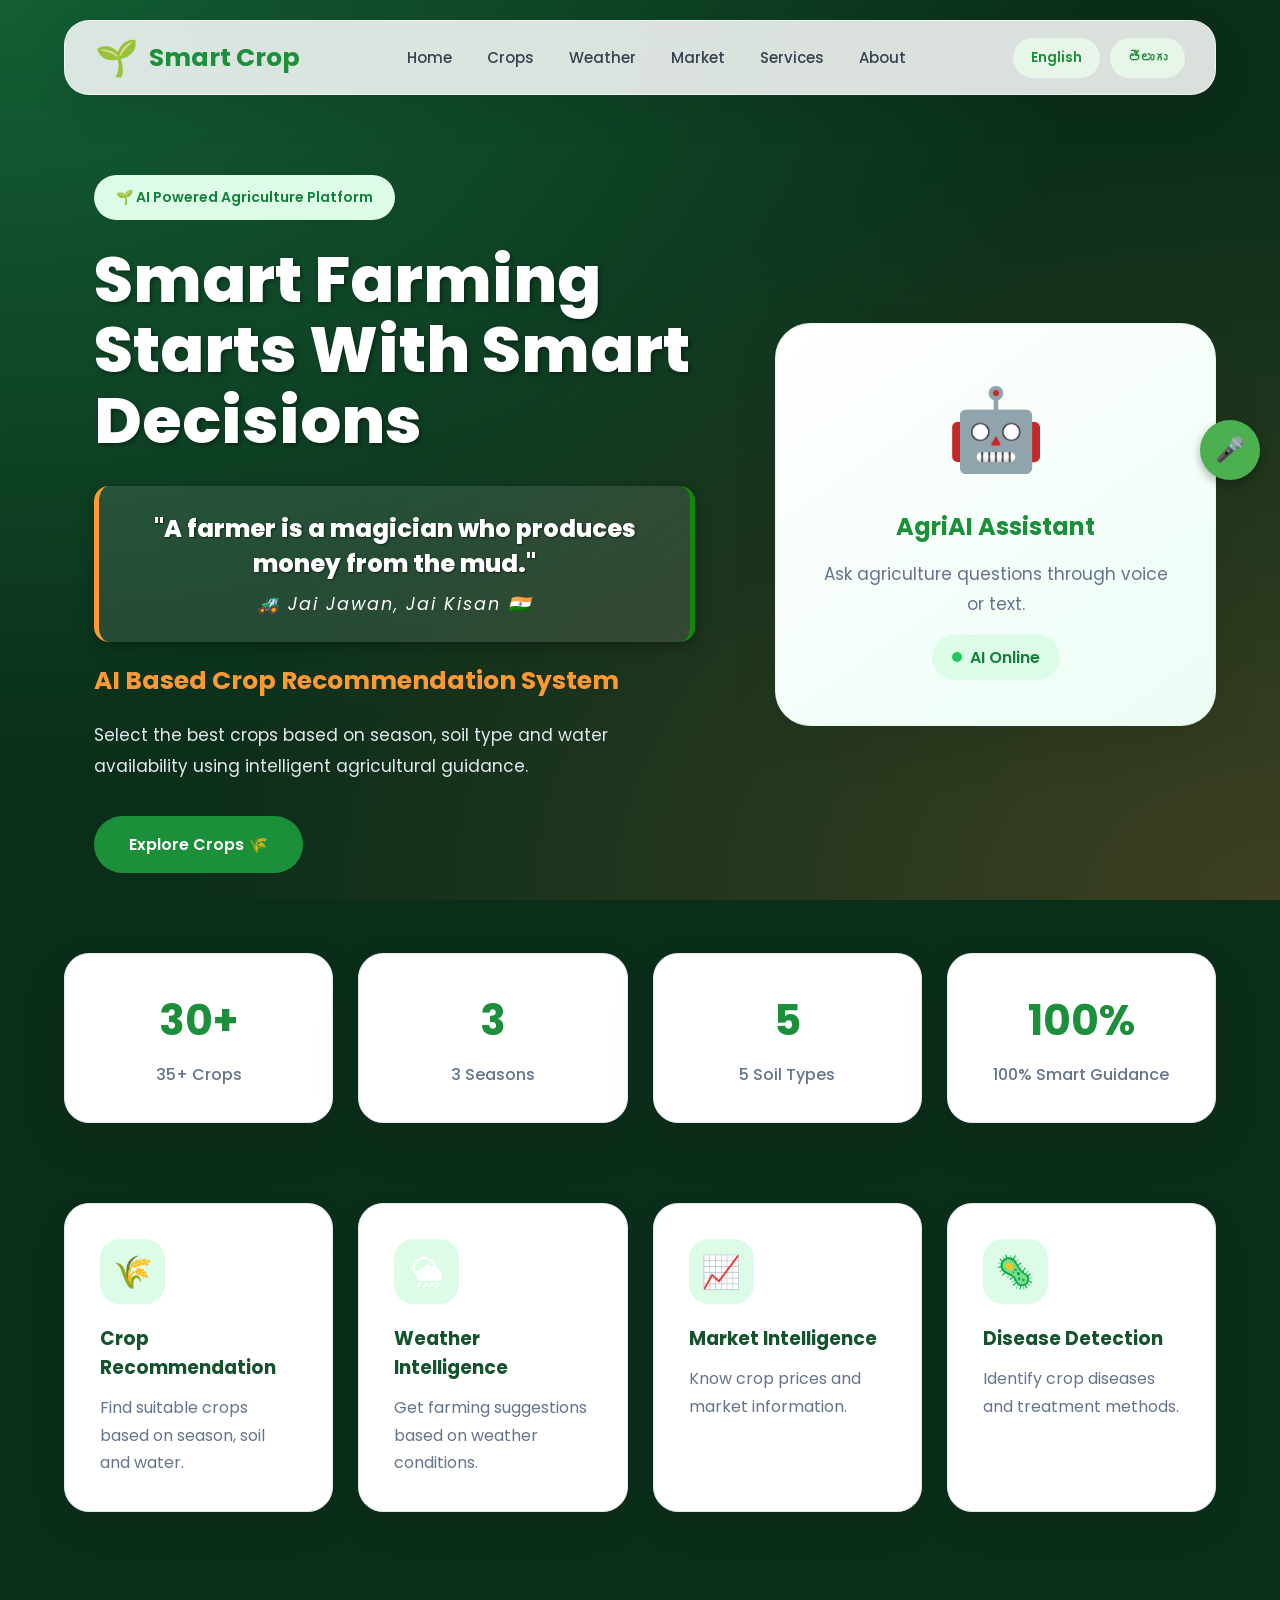
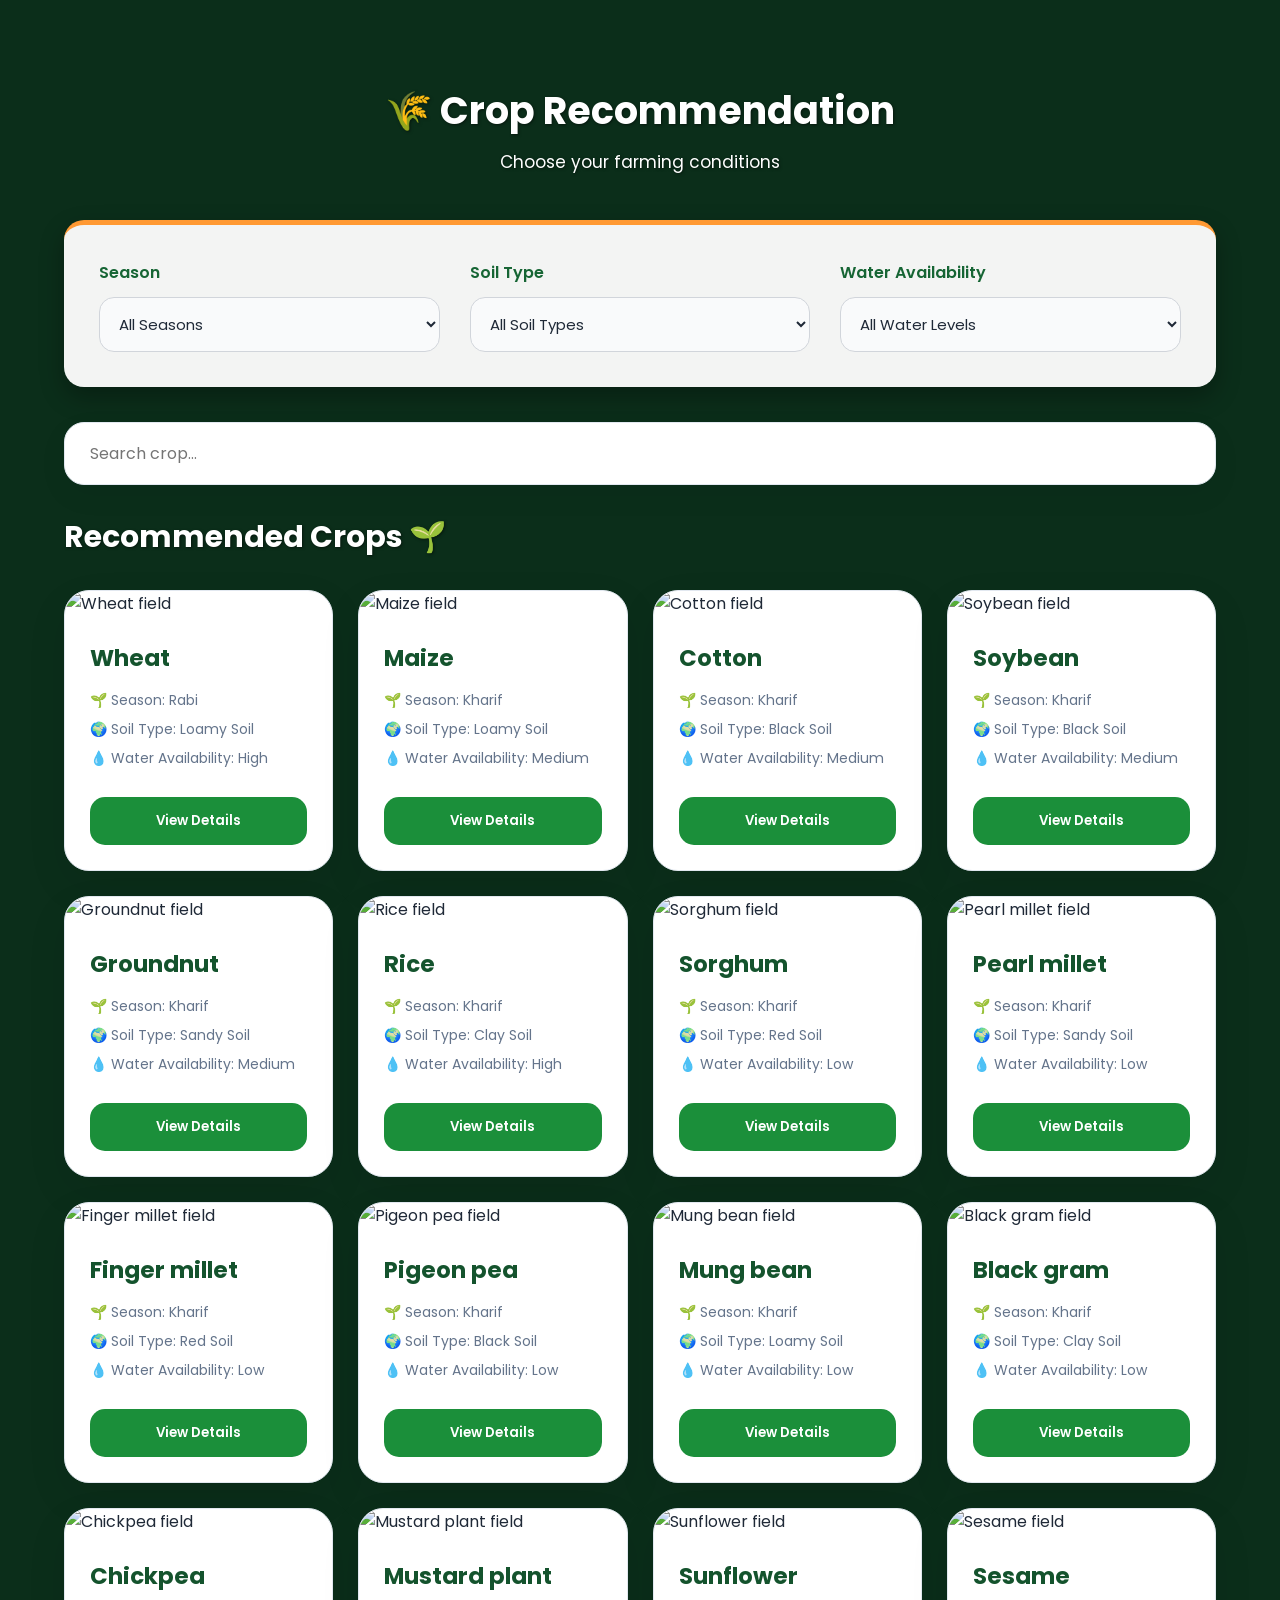
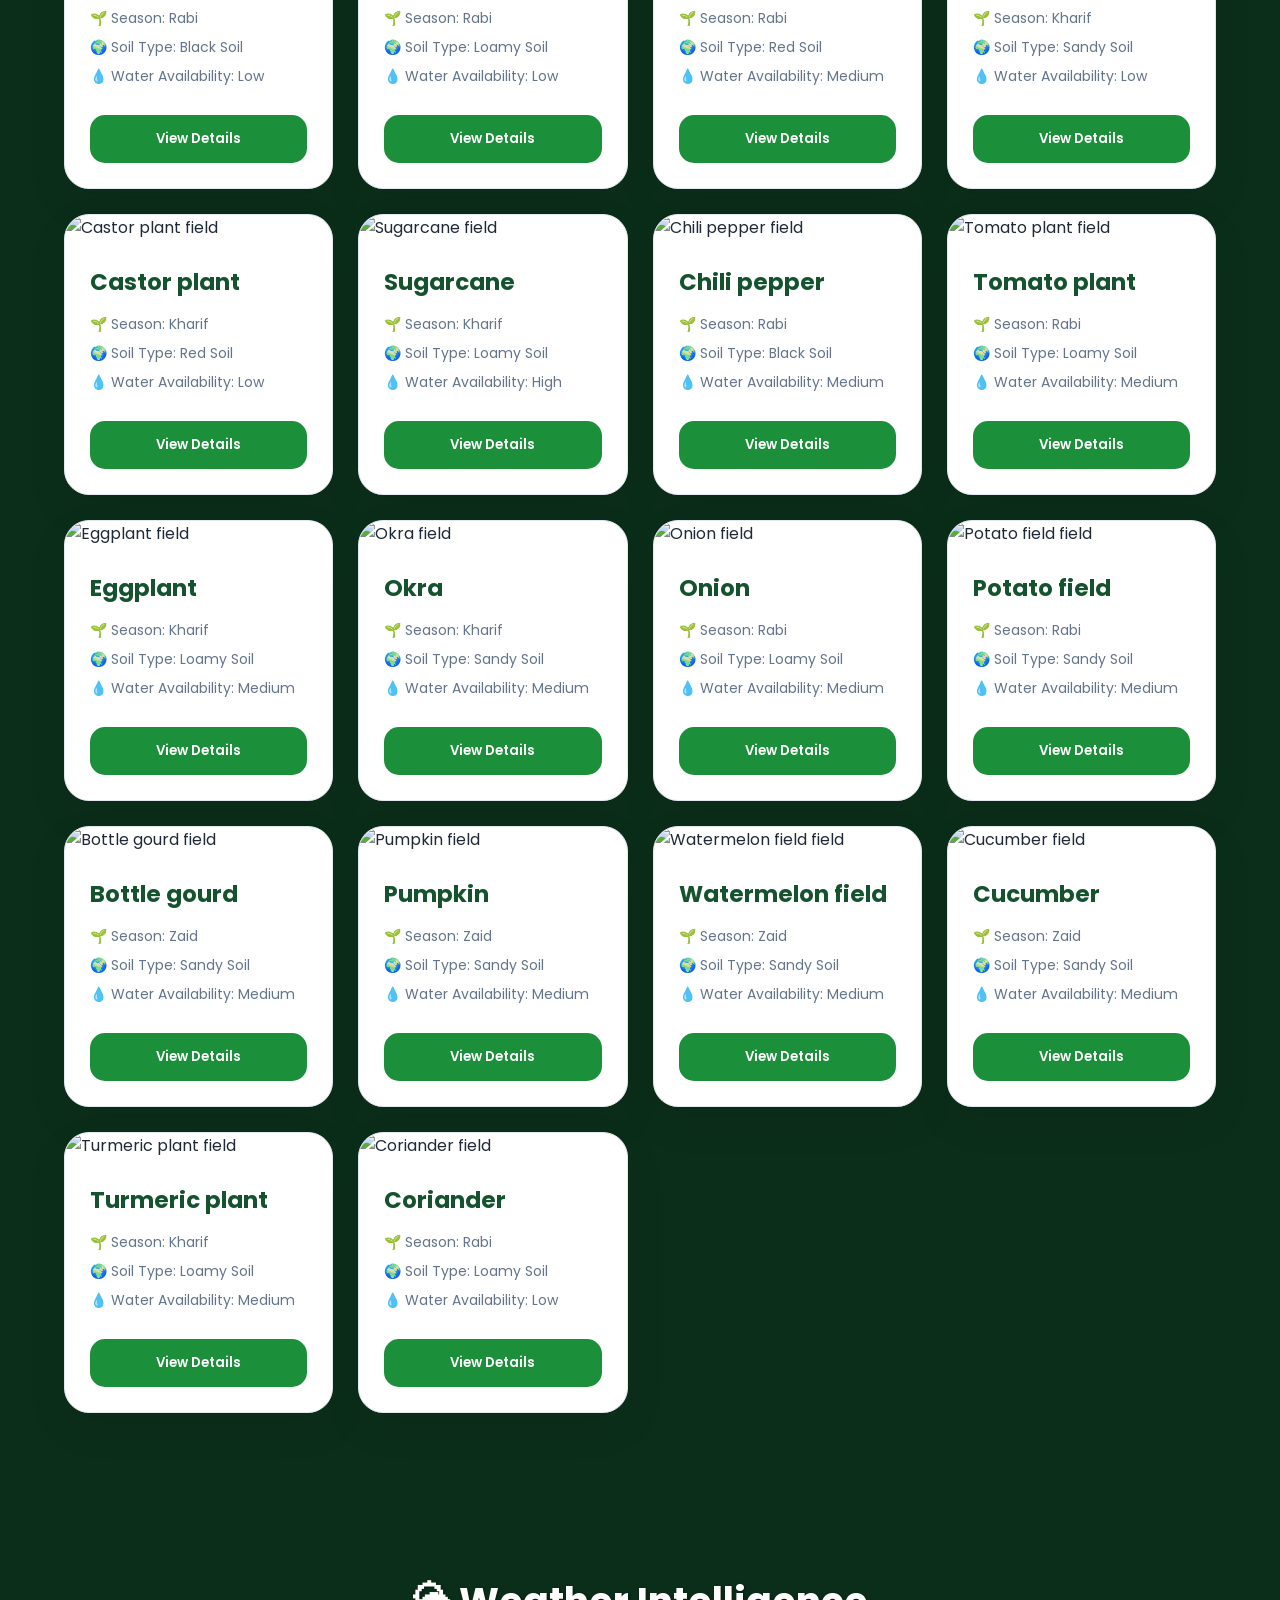
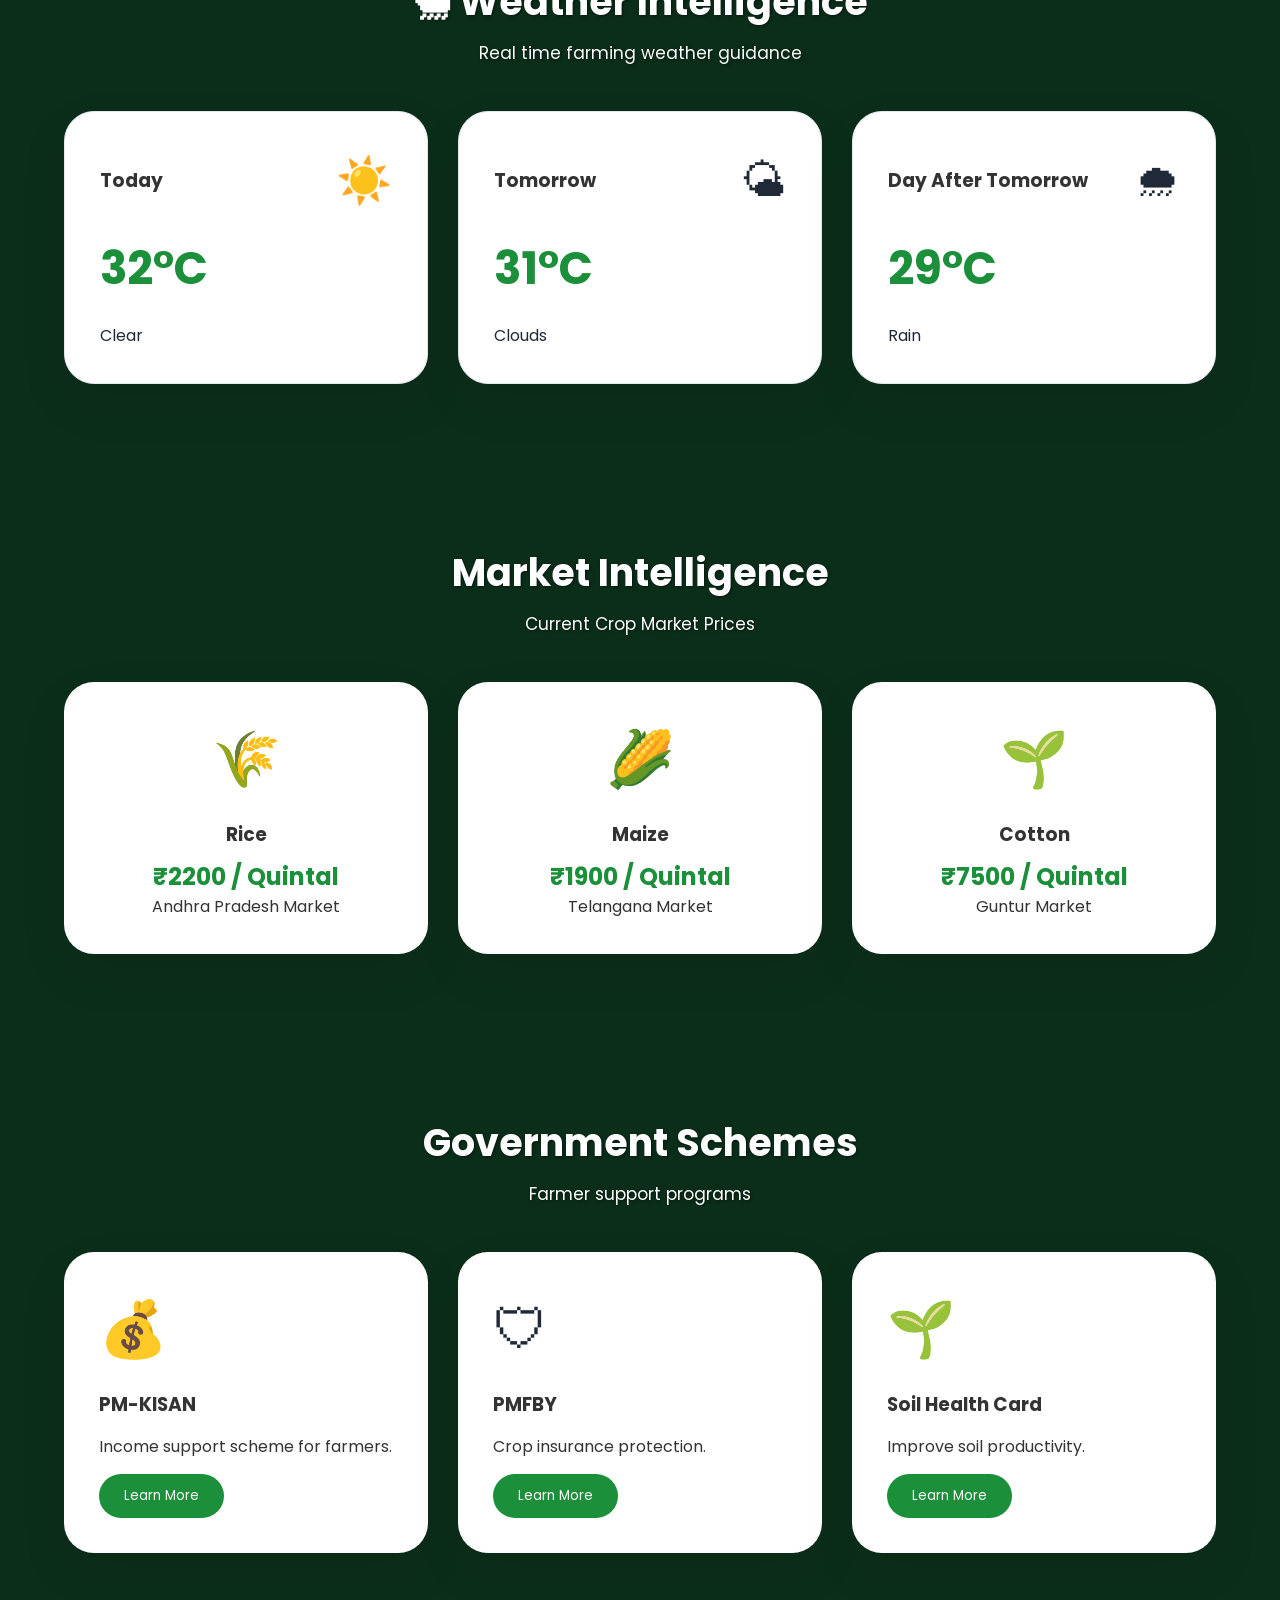
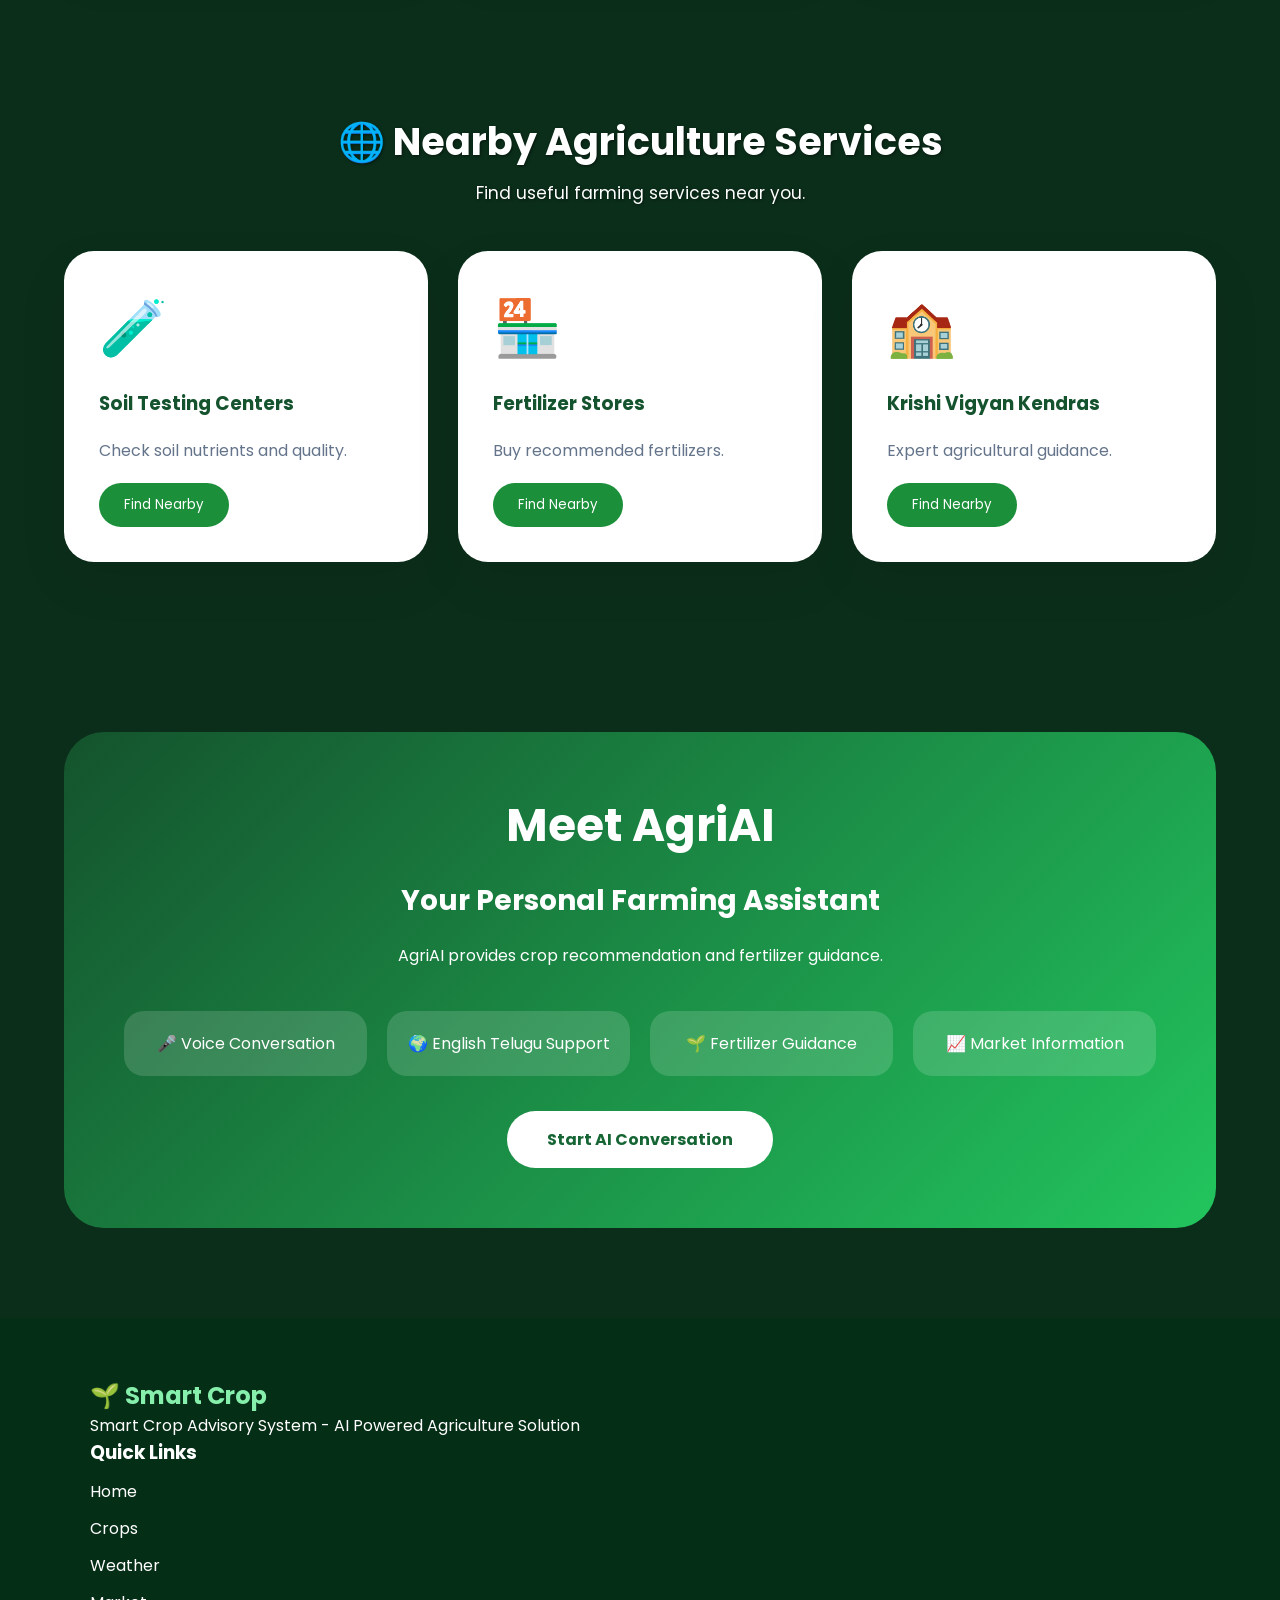
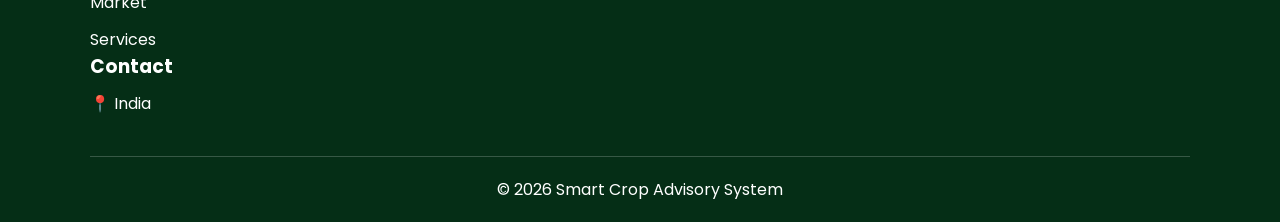
==== commit 2262716c: "Finalized Voice AI and cleaned project structure for Hackathon" ====
--- a/index.html
+++ b/index.html
@@ -2,11 +2,32 @@
 <html lang="en">
 
 <head>
+    <meta name="google-site-verification" content="gUTVSRkju3gbhwPvzL51U-HrgQm60cpB-8RsfNhB5y8" />
+    <meta http-equiv="Cache-Control" content="no-cache, no-store, must-revalidate">
+    <meta http-equiv="Pragma" content="no-cache">
+    <meta http-equiv="Expires" content="0">
 
     <meta charset="UTF-8">
 
     <meta name="viewport" content="width=1024">
 
+
+    
+    <!-- Google SEO Meta Tags -->
+    <meta name="title" content="AgriSeason - Advanced AI Crop Advisory & Farming Assistant">
+    <meta name="description" content="AgriSeason provides farmers with real-time agricultural intelligence, smart crop diagnostics, weather analysis, and retail market buyer prices.">
+    <meta name="keywords" content="agri, agri season, agriculture AI, farming assistant, crop prices india, smart farming, telugu agriculture app, hindi farming app">
+    <meta name="robots" content="index, follow">
+    <meta http-equiv="Content-Type" content="text/html; charset=utf-8">
+    <meta name="language" content="English">
+    <meta name="author" content="AXIOM Systems">
+    
+    <!-- Open Graph / Social Media Sharing -->
+    <meta property="og:type" content="website">
+    <meta property="og:url" content="https://agri-season.vercel.app/">
+    <meta property="og:title" content="AgriSeason - Advanced AI Crop Advisory & Farming Assistant">
+    <meta property="og:description" content="Empowering farmers with Native Language AI, real-time market matrix, and hyper-accurate crop diagnostics.">
+    <meta property="og:image" content="https://agri-season.vercel.app/images/logo.png">
 
     <title>
         Smart Crop Advisory System
@@ -417,11 +438,8 @@
 
 
 
-        <div class="feature-card">
-
-
+        <div class="feature-card" onclick="window.location.href='#crops'" style="cursor:pointer">
             <div class="feature-icon">
-
                 🌾
 
             </div>
@@ -450,11 +468,8 @@
 
 
 
-        <div class="feature-card">
-
-
+        <div class="feature-card" onclick="window.location.href='details.html?type=weather'" style="cursor:pointer">
             <div class="feature-icon">
-
                 🌦
 
             </div>
@@ -482,11 +497,8 @@
 
 
 
-        <div class="feature-card">
-
-
+        <div class="feature-card" onclick="window.location.href='details.html?type=market'" style="cursor:pointer">
             <div class="feature-icon">
-
                 📈
 
             </div>
@@ -514,11 +526,8 @@
 
 
 
-        <div class="feature-card">
-
-
+        <div class="feature-card" onclick="window.location.href='details.html?type=disease'" style="cursor:pointer">
             <div class="feature-icon">
-
                 🦠
 
             </div>
@@ -691,9 +700,7 @@
 
 
 
-            <span id="cropCountDisplay">
-
-            </span>
+            
 
 
 
@@ -1210,7 +1217,7 @@
 
 
 
-                <button data-key="learnMore">
+                <button data-key="learnMore" onclick="window.location.href='details.html?type=schemes'">
 
                     Learn More
 
@@ -1253,7 +1260,7 @@
 
 
 
-                <button data-key="learnMore">
+                <button data-key="learnMore" onclick="window.location.href='details.html?type=schemes'">
 
                     Learn More
 
@@ -1296,7 +1303,7 @@
 
 
 
-                <button data-key="learnMore">
+                <button data-key="learnMore" onclick="window.location.href='details.html?type=schemes'">
 
                     Learn More
 
@@ -1390,7 +1397,7 @@
 
 
 
-                <button data-key="findNearby">
+                <button data-key="findNearby" onclick="window.location.href='details.html?type=services'">
 
                     Find Nearby
 
@@ -1434,7 +1441,7 @@
 
 
 
-                <button data-key="findNearby">
+                <button data-key="findNearby" onclick="window.location.href='details.html?type=services'">
 
                     Find Nearby
 
@@ -1478,7 +1485,7 @@
 
 
 
-                <button data-key="findNearby">
+                <button data-key="findNearby" onclick="window.location.href='details.html?type=services'">
 
                     Find Nearby
 
@@ -1624,7 +1631,7 @@
 
 
 
-            <a href="chat.html" class="ai-start-btn" id="startAI" style="text-decoration:none; display:inline-block;">
+            <a href="chat.html" class="ai-start-btn" id="startAI" data-key="startAIBtn" style="text-decoration:none; display:inline-block;">
 
                 Start AI Conversation
 
@@ -1805,16 +1812,7 @@
     });
 
     // Wire up the Main Feature Cards!
-    document.querySelectorAll('.feature-card').forEach(card => {
-        card.style.cursor = 'pointer';
-        card.onclick = () => {
-            let title = card.innerText.toLowerCase();
-            if (title.includes('disease')) window.location.href = 'details.html?type=disease';
-            else if (title.includes('market')) window.location.href = 'details.html?type=market';
-            else if (title.includes('weather')) window.location.href = 'details.html?type=weather';
-            else if (title.includes('crop')) window.location.href = '#crops';
-        };
-    });
+    // Router logic handled flawlessly by raw HTML onclick instead of brittle innerText reads.
 
     // Make Market Price widget cards clickable to details
     document.querySelectorAll('.market-card').forEach(card => {
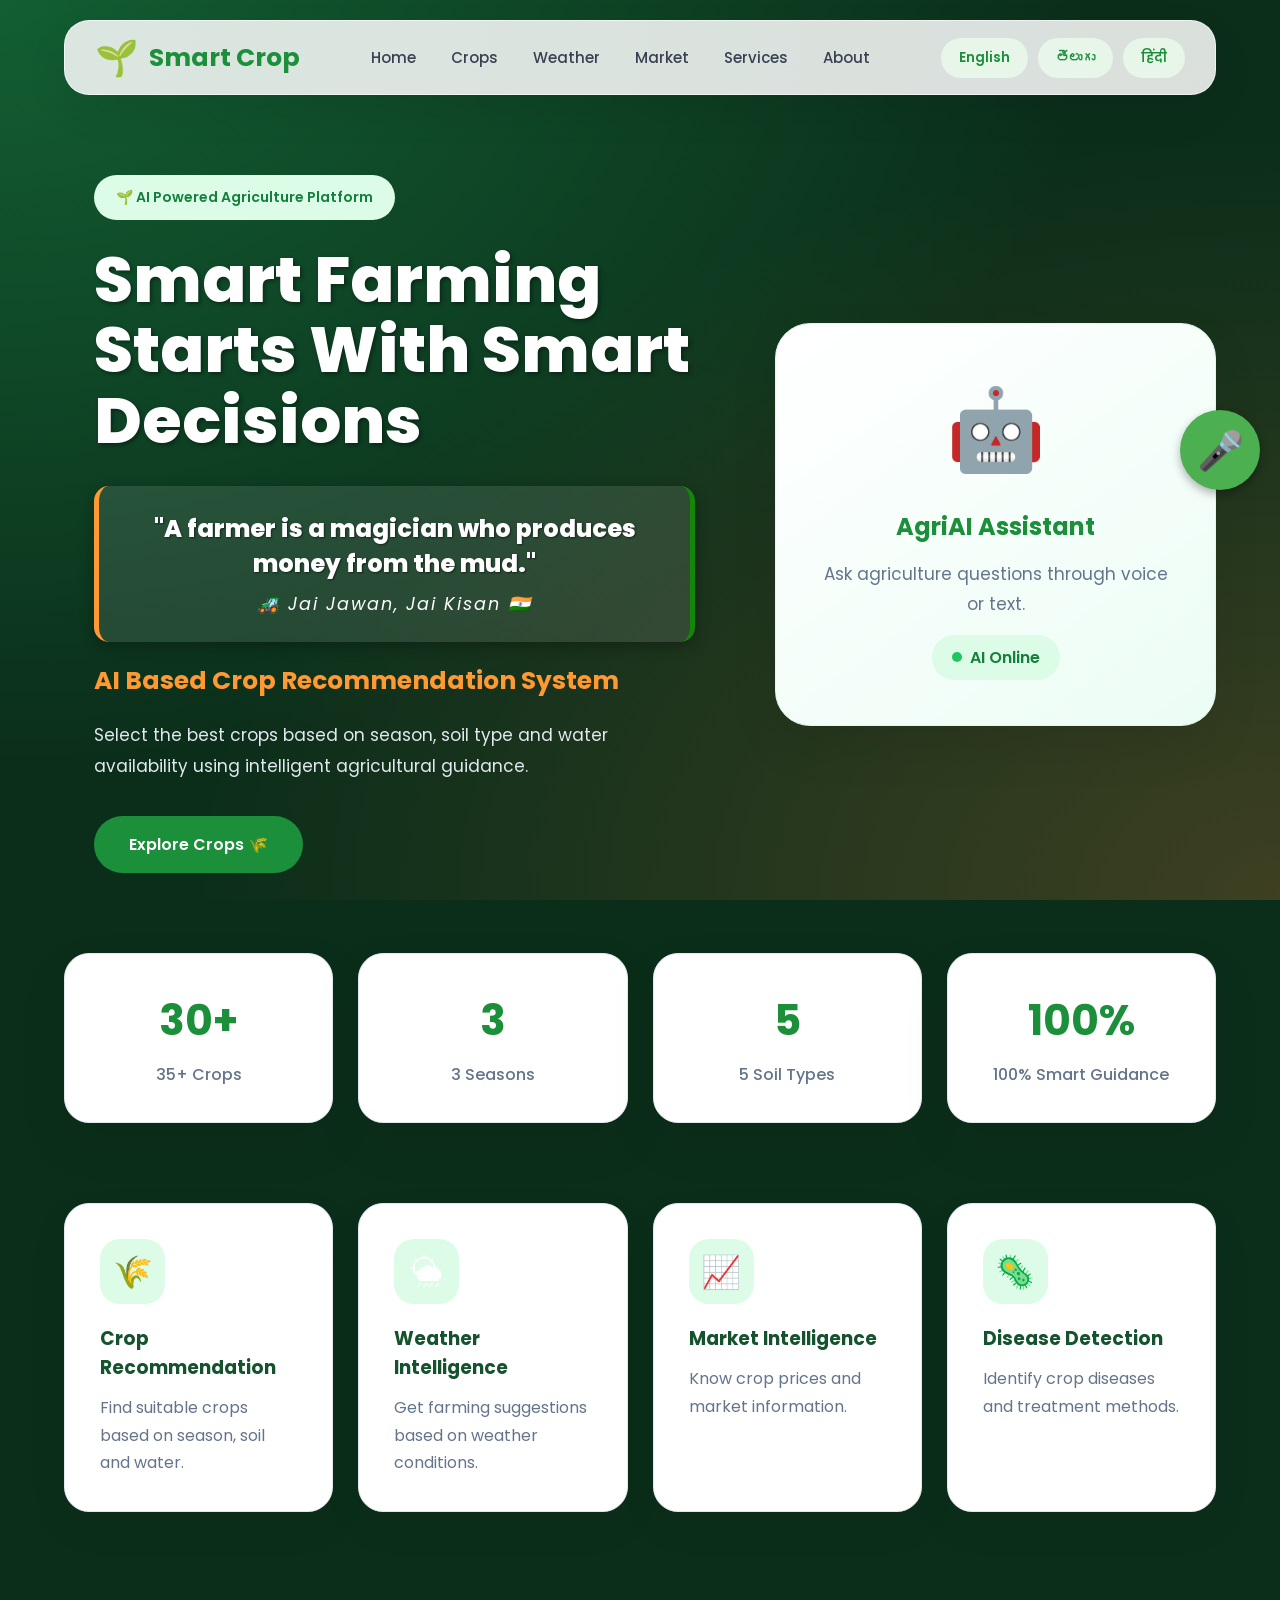
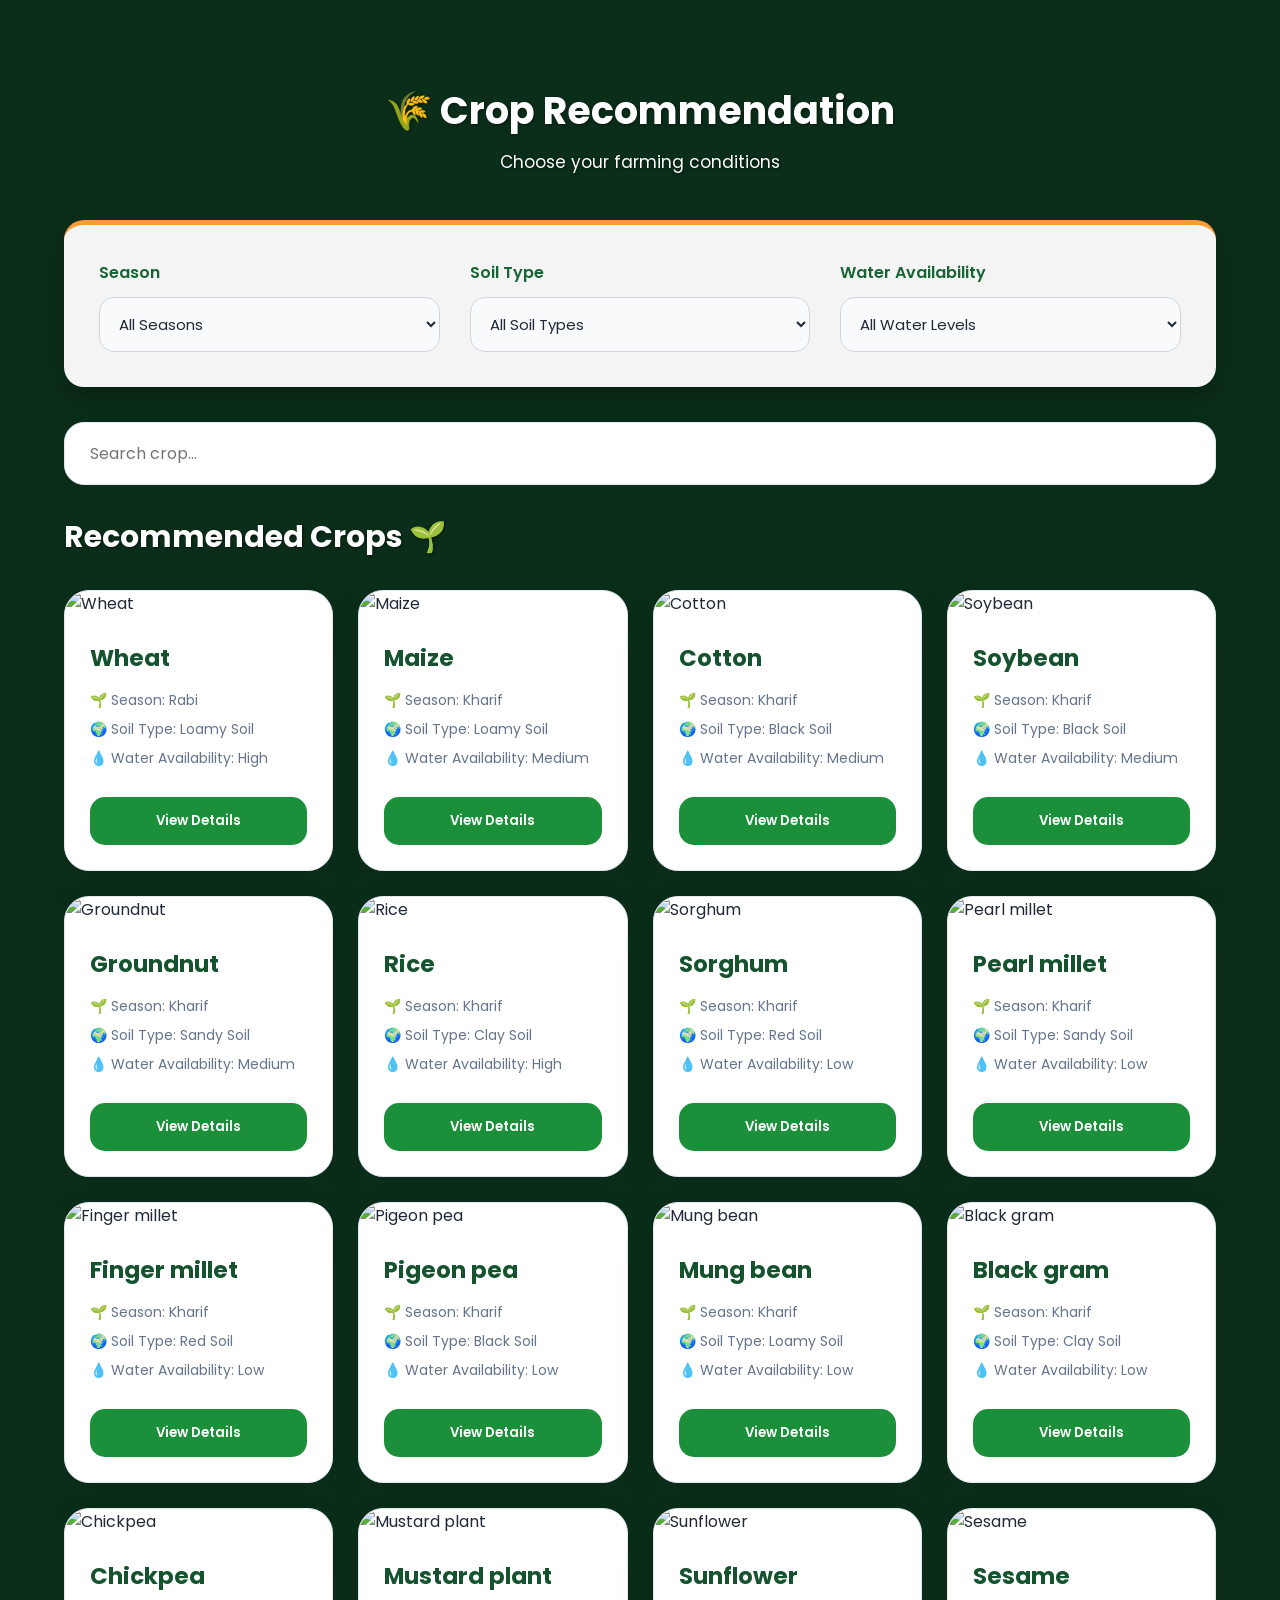
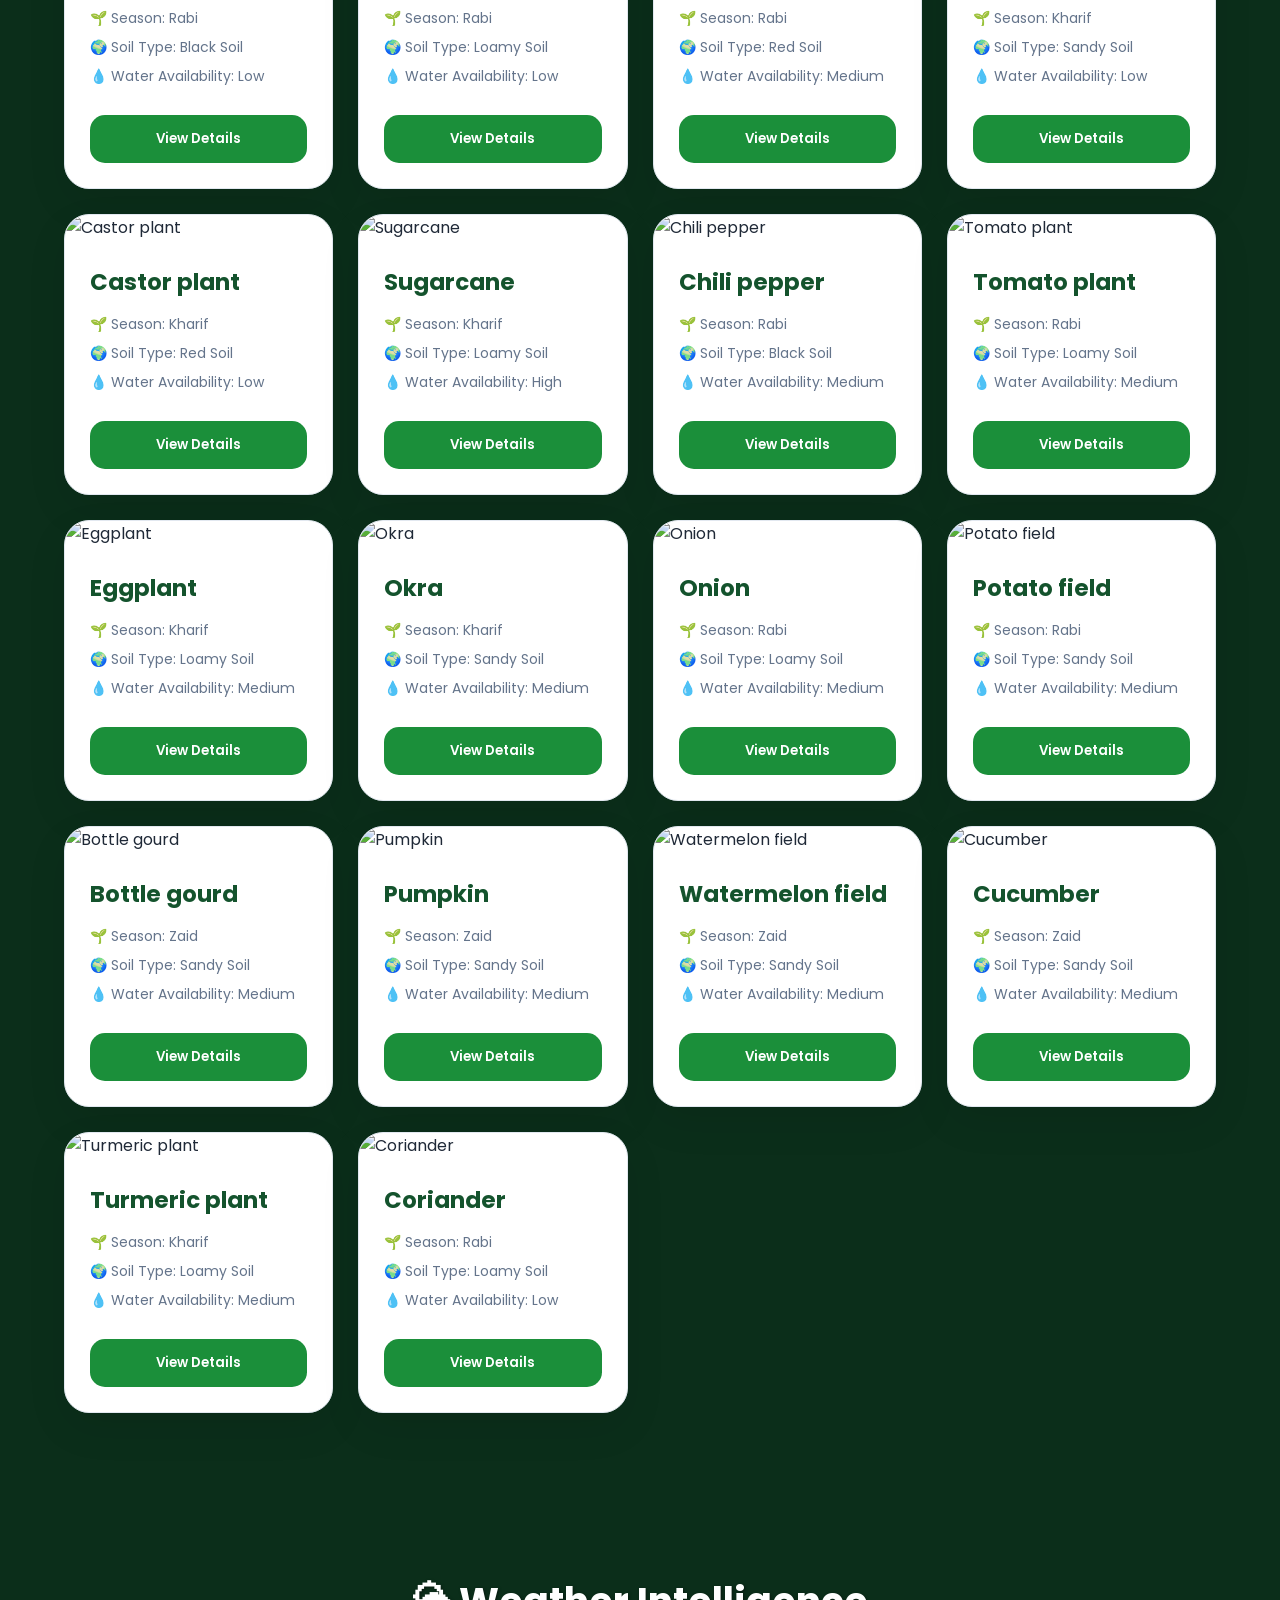
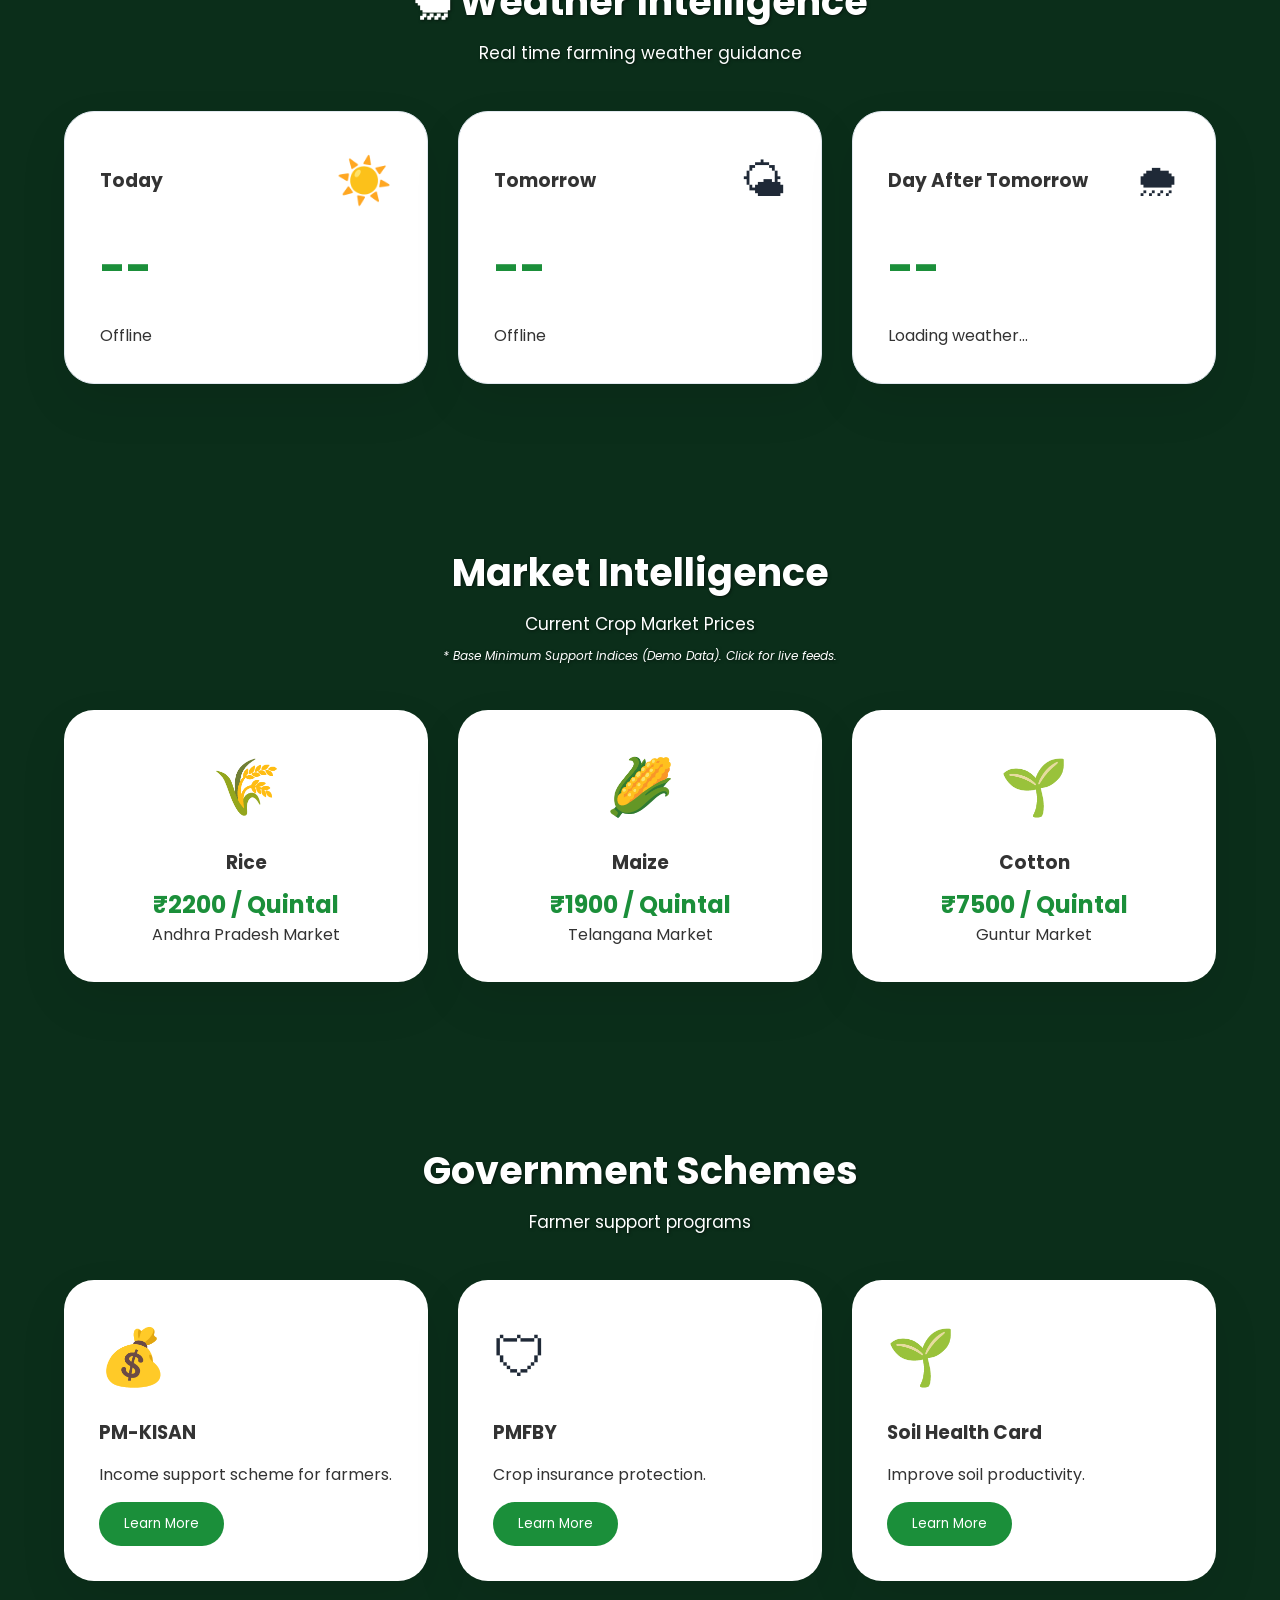
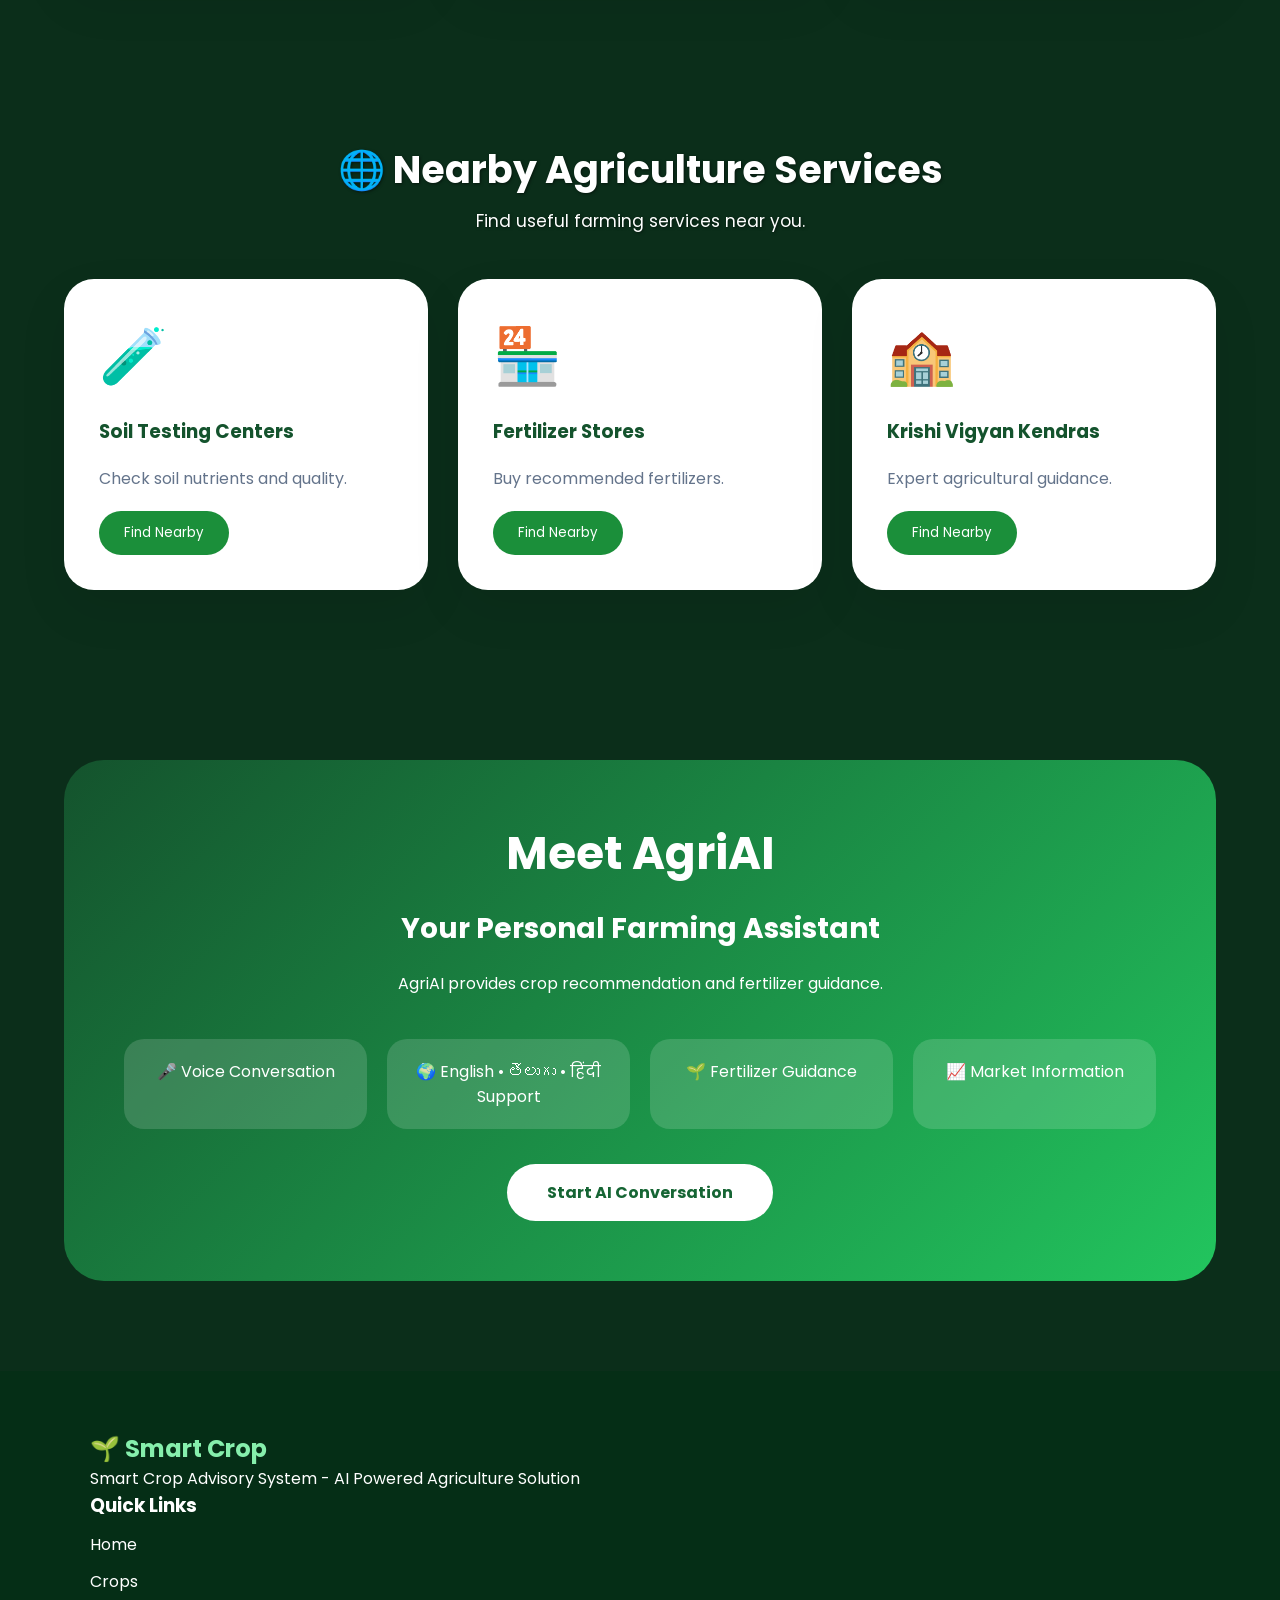
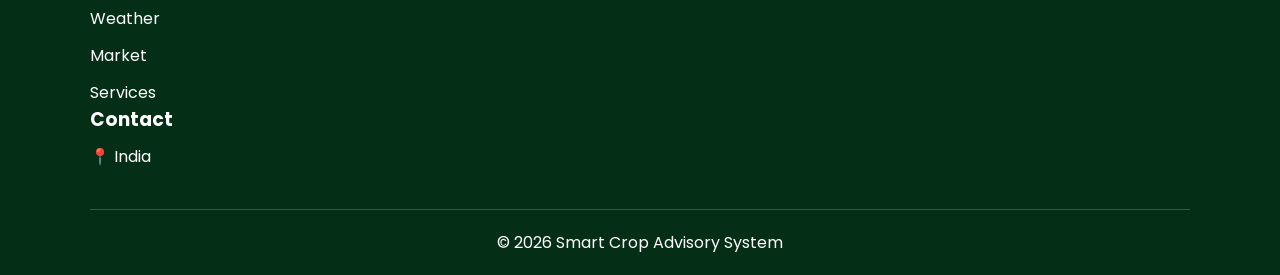
==== commit 0c0dd29b: "Finalizing AgriAI Multilingual Voice and Mobile Optimizations" ====
--- a/index.html
+++ b/index.html
@@ -150,6 +150,7 @@
                     తెలుగు
 
                 </button>
+                <button onclick="changeLanguage('hi')">हिंदी</button>
 
 
             </div>
@@ -312,7 +313,7 @@
 ===================================================== -->
 
 
-    <a href="chat.html" id="aiMic" style="position: fixed; bottom: 20px; right: 20px; text-decoration: none; display: flex; align-items: center; justify-content: center; width: 60px; height: 60px; border-radius: 50%; background: #4CAF50; color: white; font-size: 24px; box-shadow: 0 4px 10px rgba(0,0,0,0.3); z-index: 9999;">🎤</a>
+    <a href="chat.html" id="aiMic" style="position: fixed; bottom: 20px; right: 20px; text-decoration: none; display: flex; align-items: center; justify-content: center; width: 80px; height: 80px; border-radius: 50%; background: #4CAF50; color: white; font-size: 38px; box-shadow: 0 4px 10px rgba(0,0,0,0.3); z-index: 9999;">🎤</a>
 
 
 
@@ -846,7 +847,7 @@
 
                 <p id="todayWeather">
 
-                    Loading weather...
+                    Fetching Local Climate...
 
                 </p>
 
@@ -996,7 +997,9 @@
 
                 Current Crop Market Prices
 
-            </p>
+          
+<p style="font-size:12px; color:#fbbf24; font-style:italic;" data-trans="Base Indices">* Base Minimum Support Indices (Demo Data). Click for live feeds.</p>
+  </p>
 
 
         </div>
@@ -1582,7 +1585,7 @@
 
                     <span data-key="languageSupport">
 
-                        English Telugu Support
+                        English • తెలుగు • हिंदी Support
 
                     </span>
 
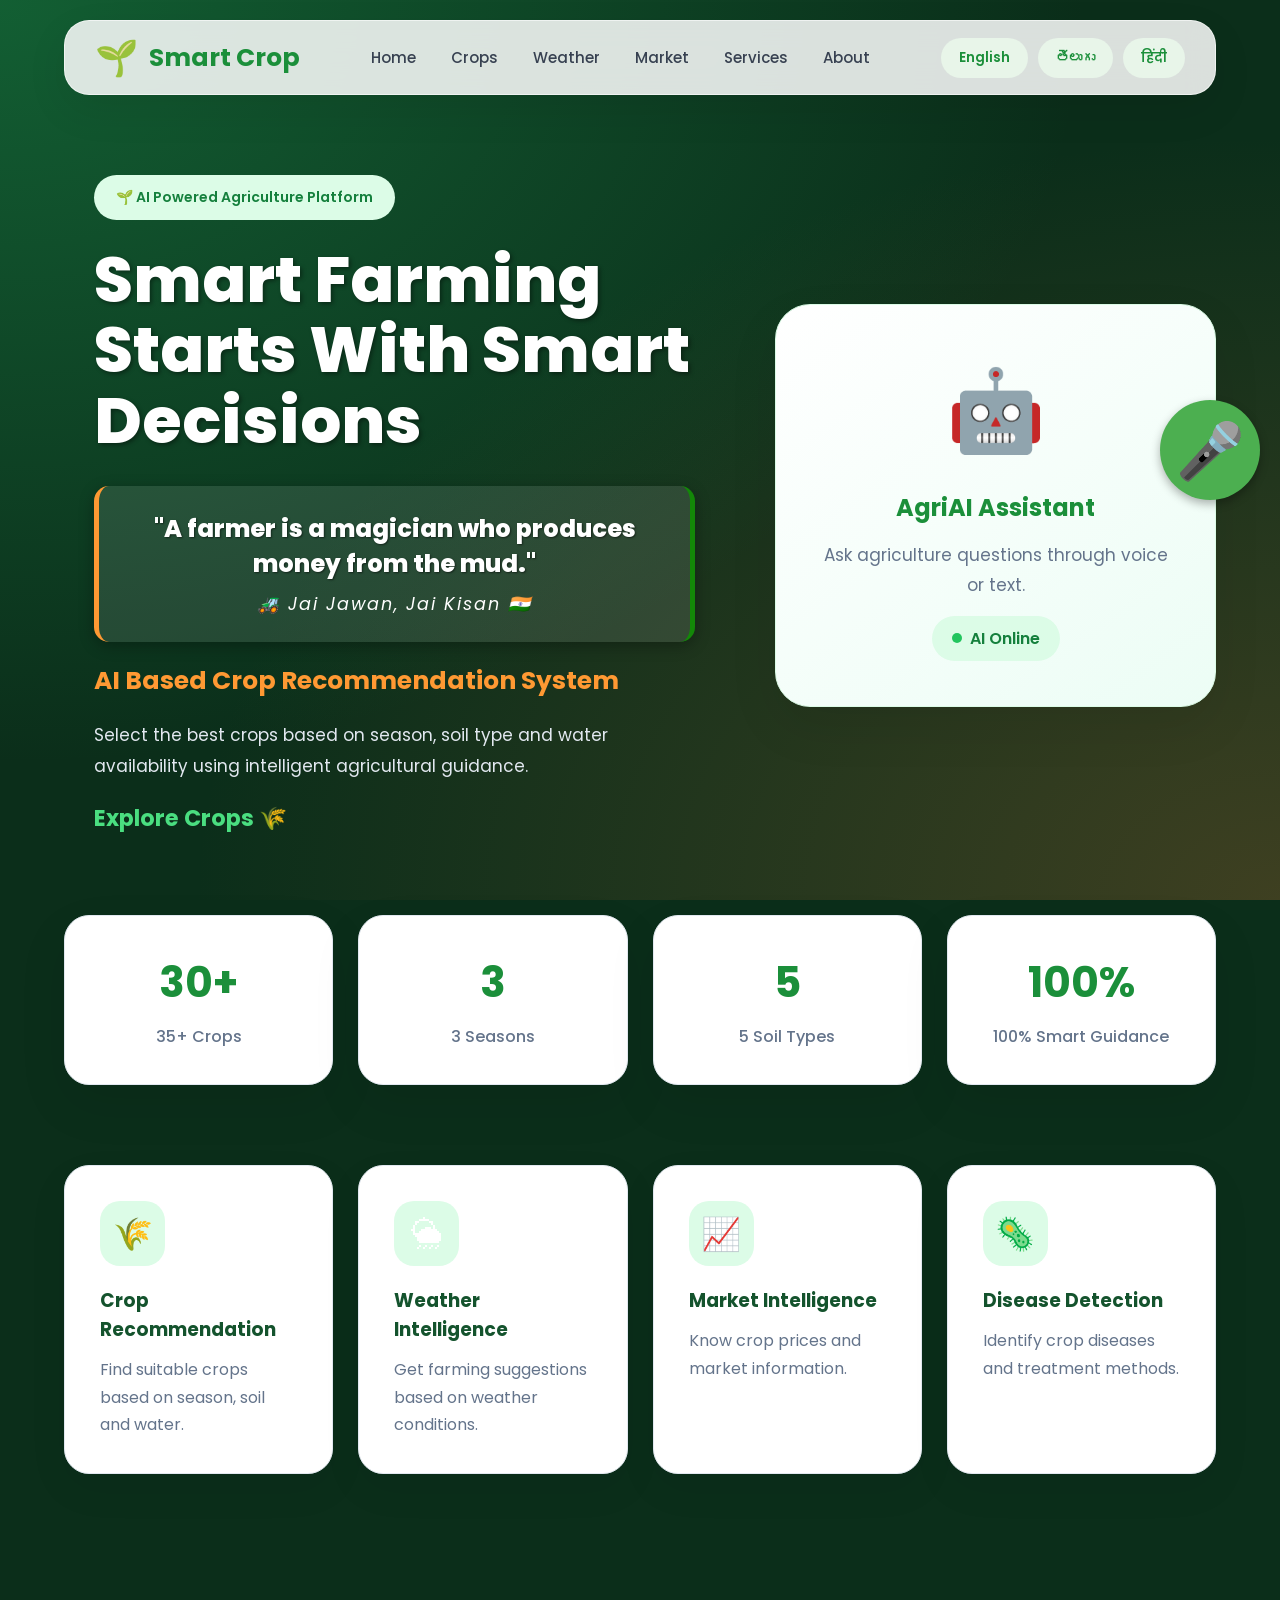
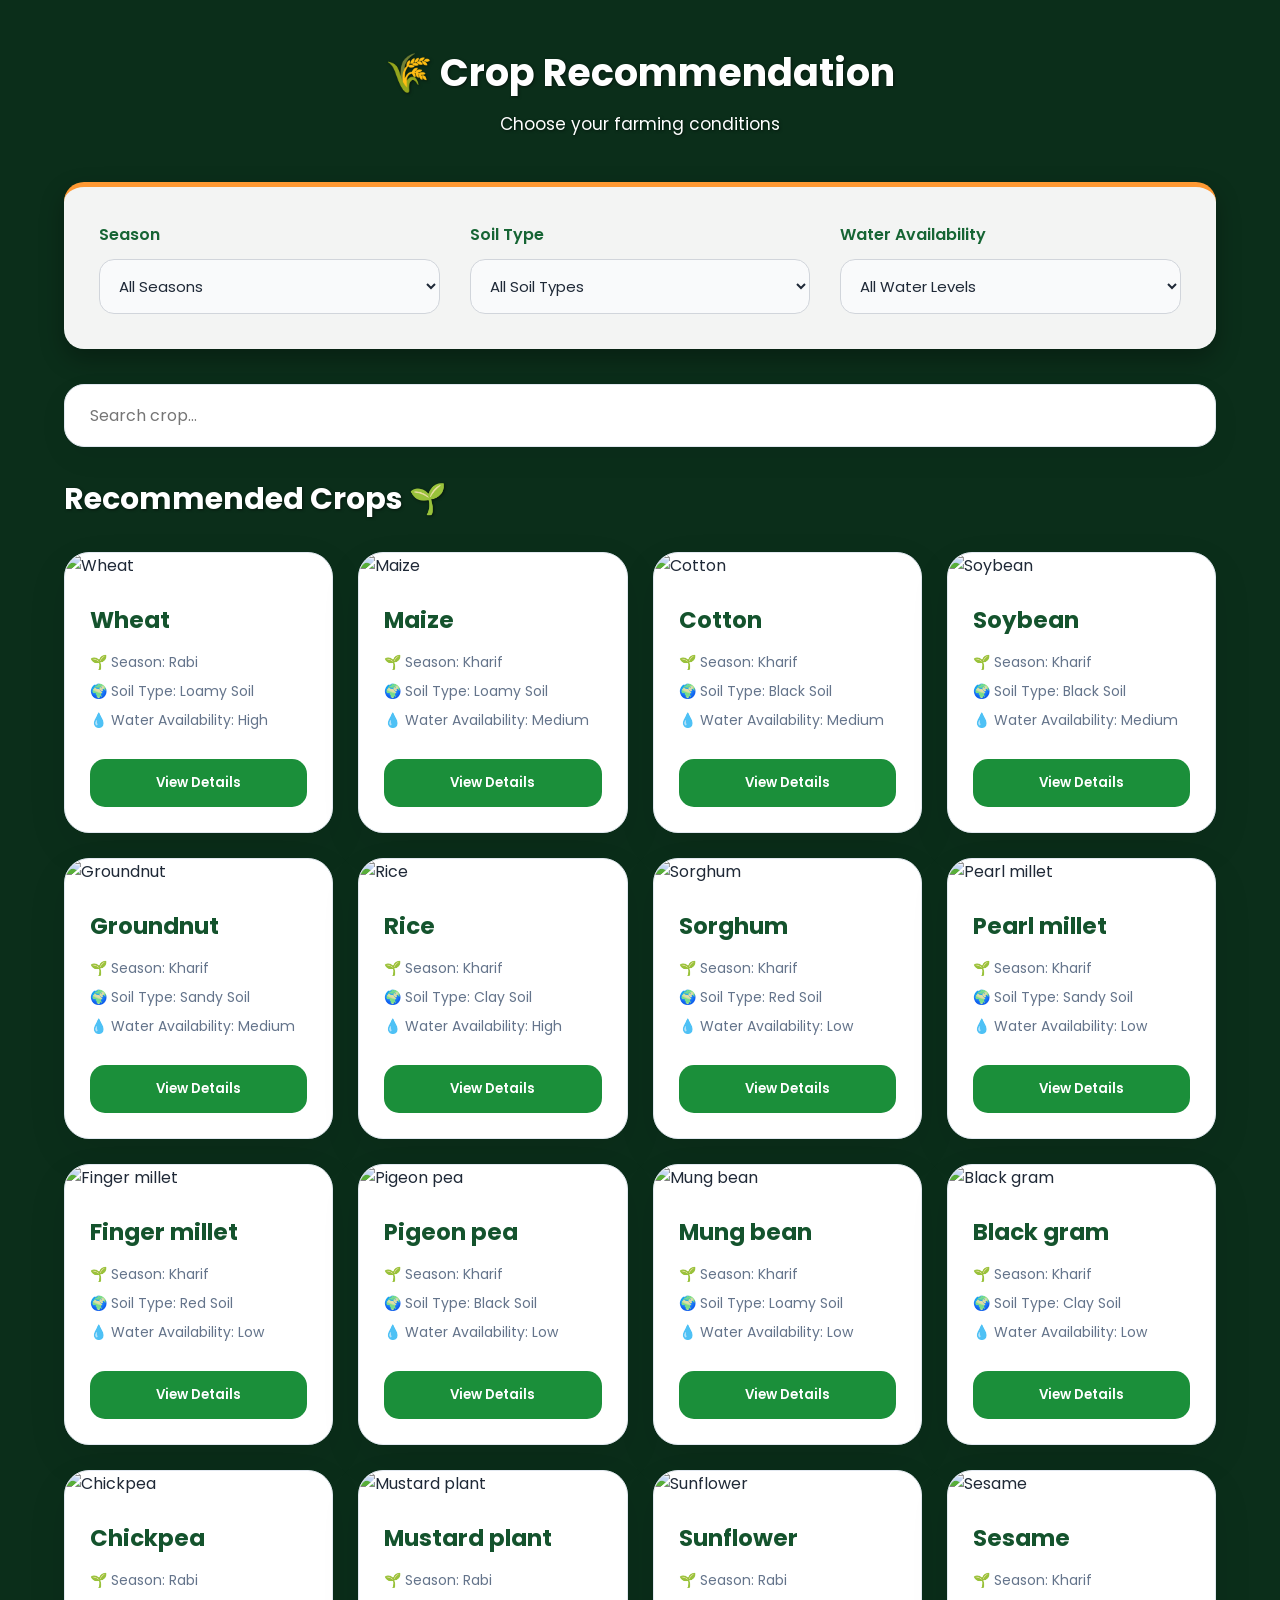
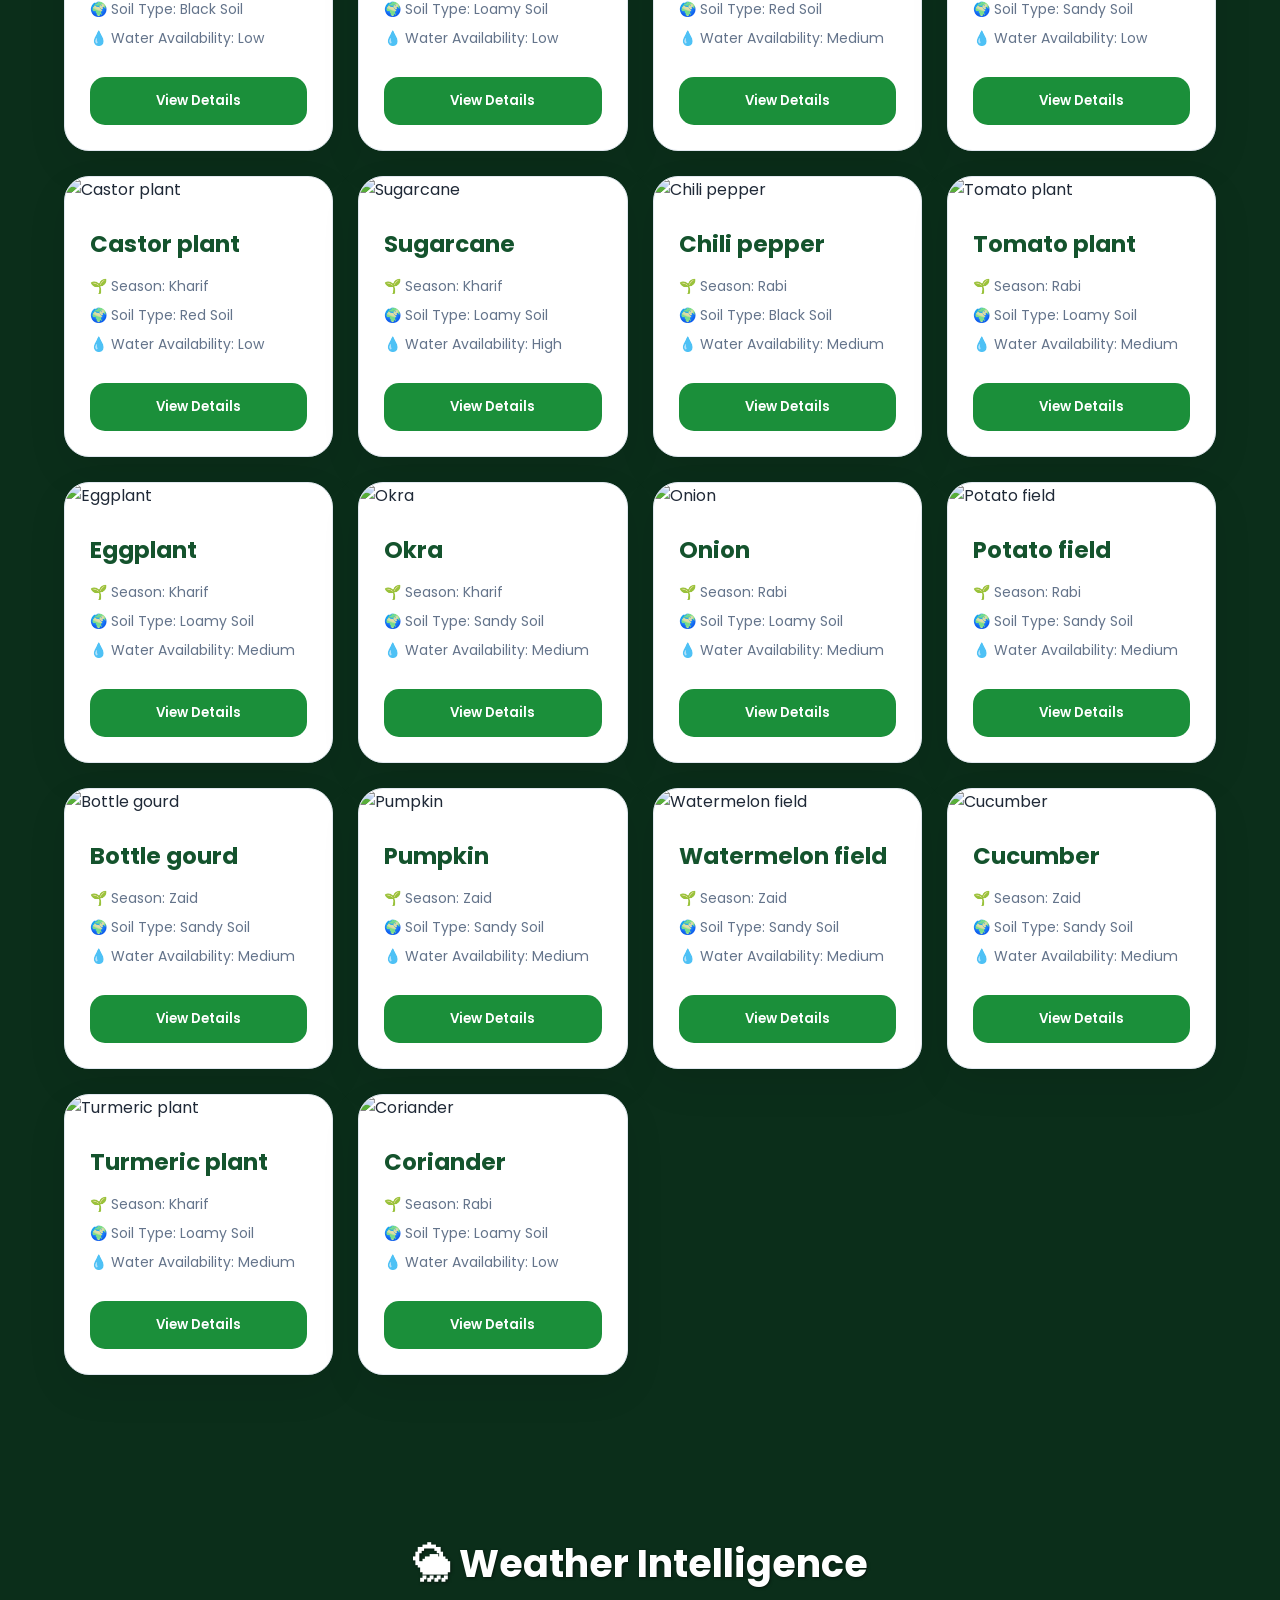
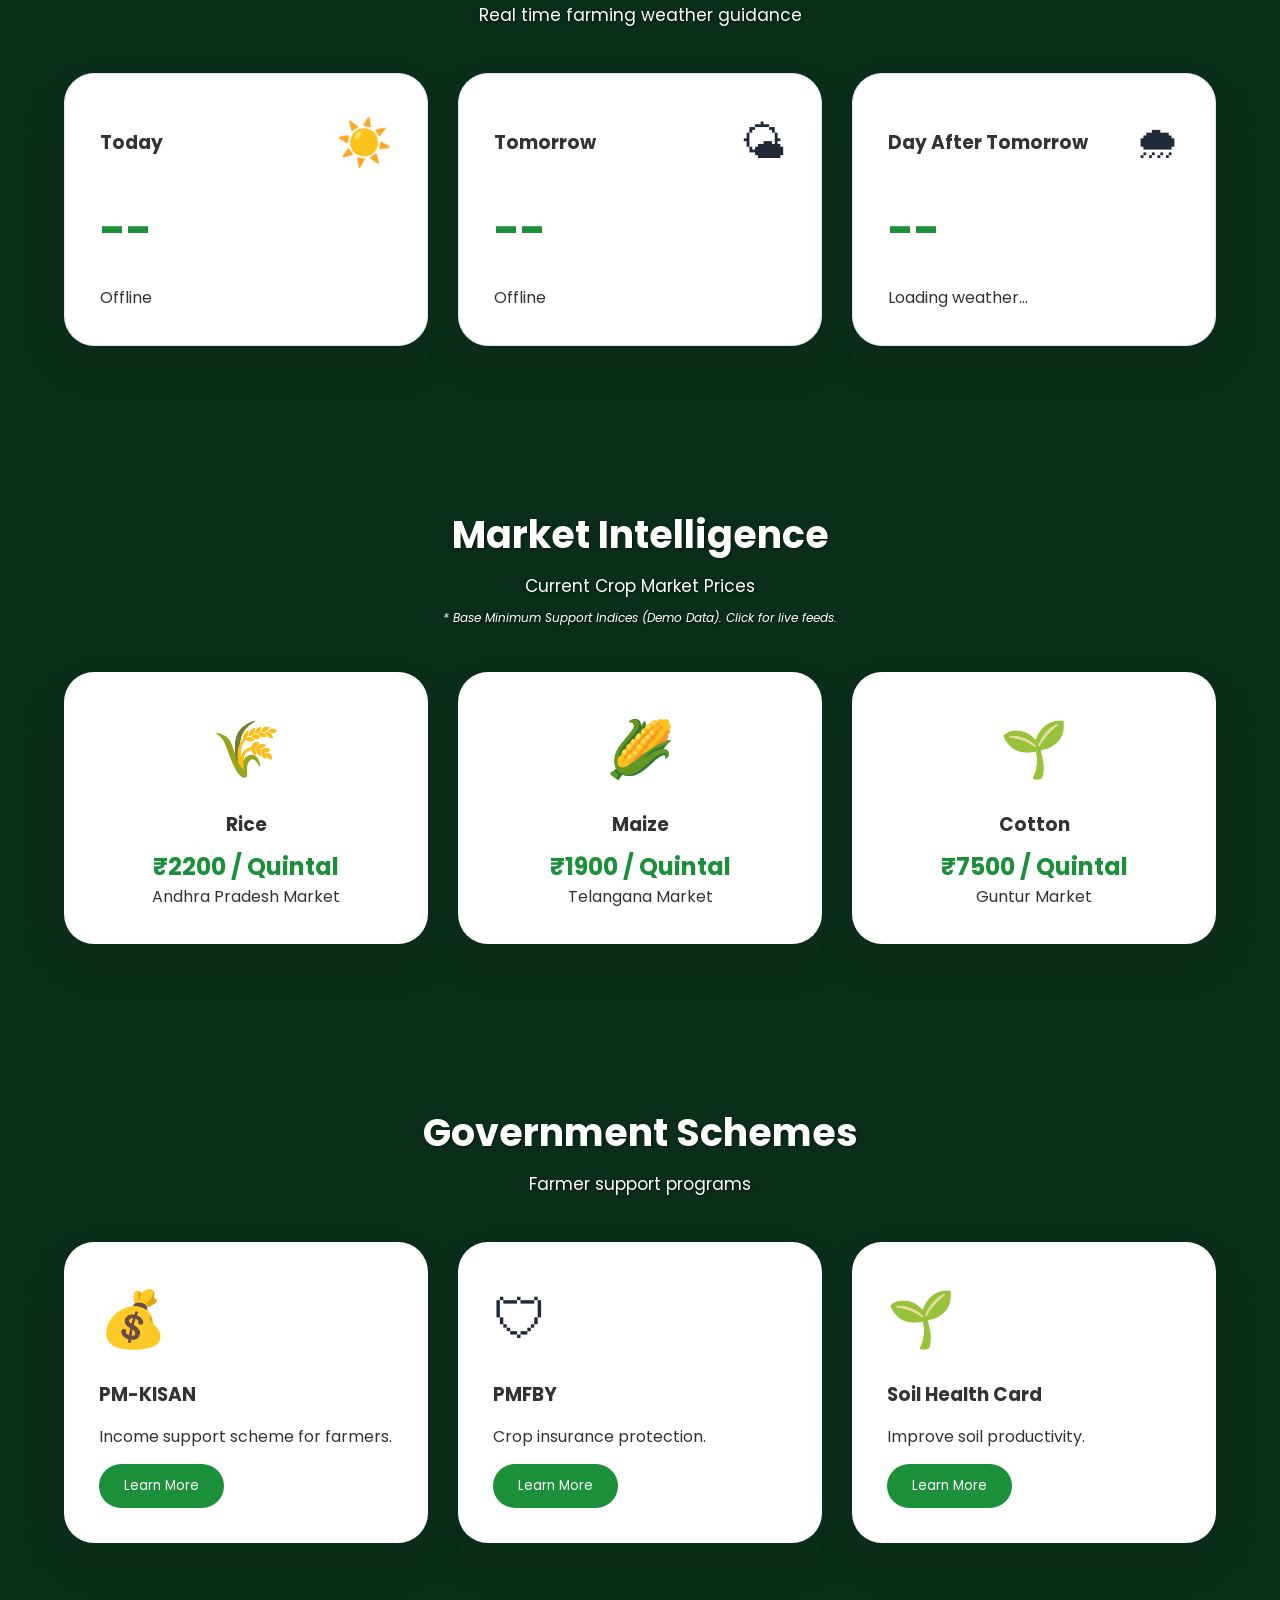
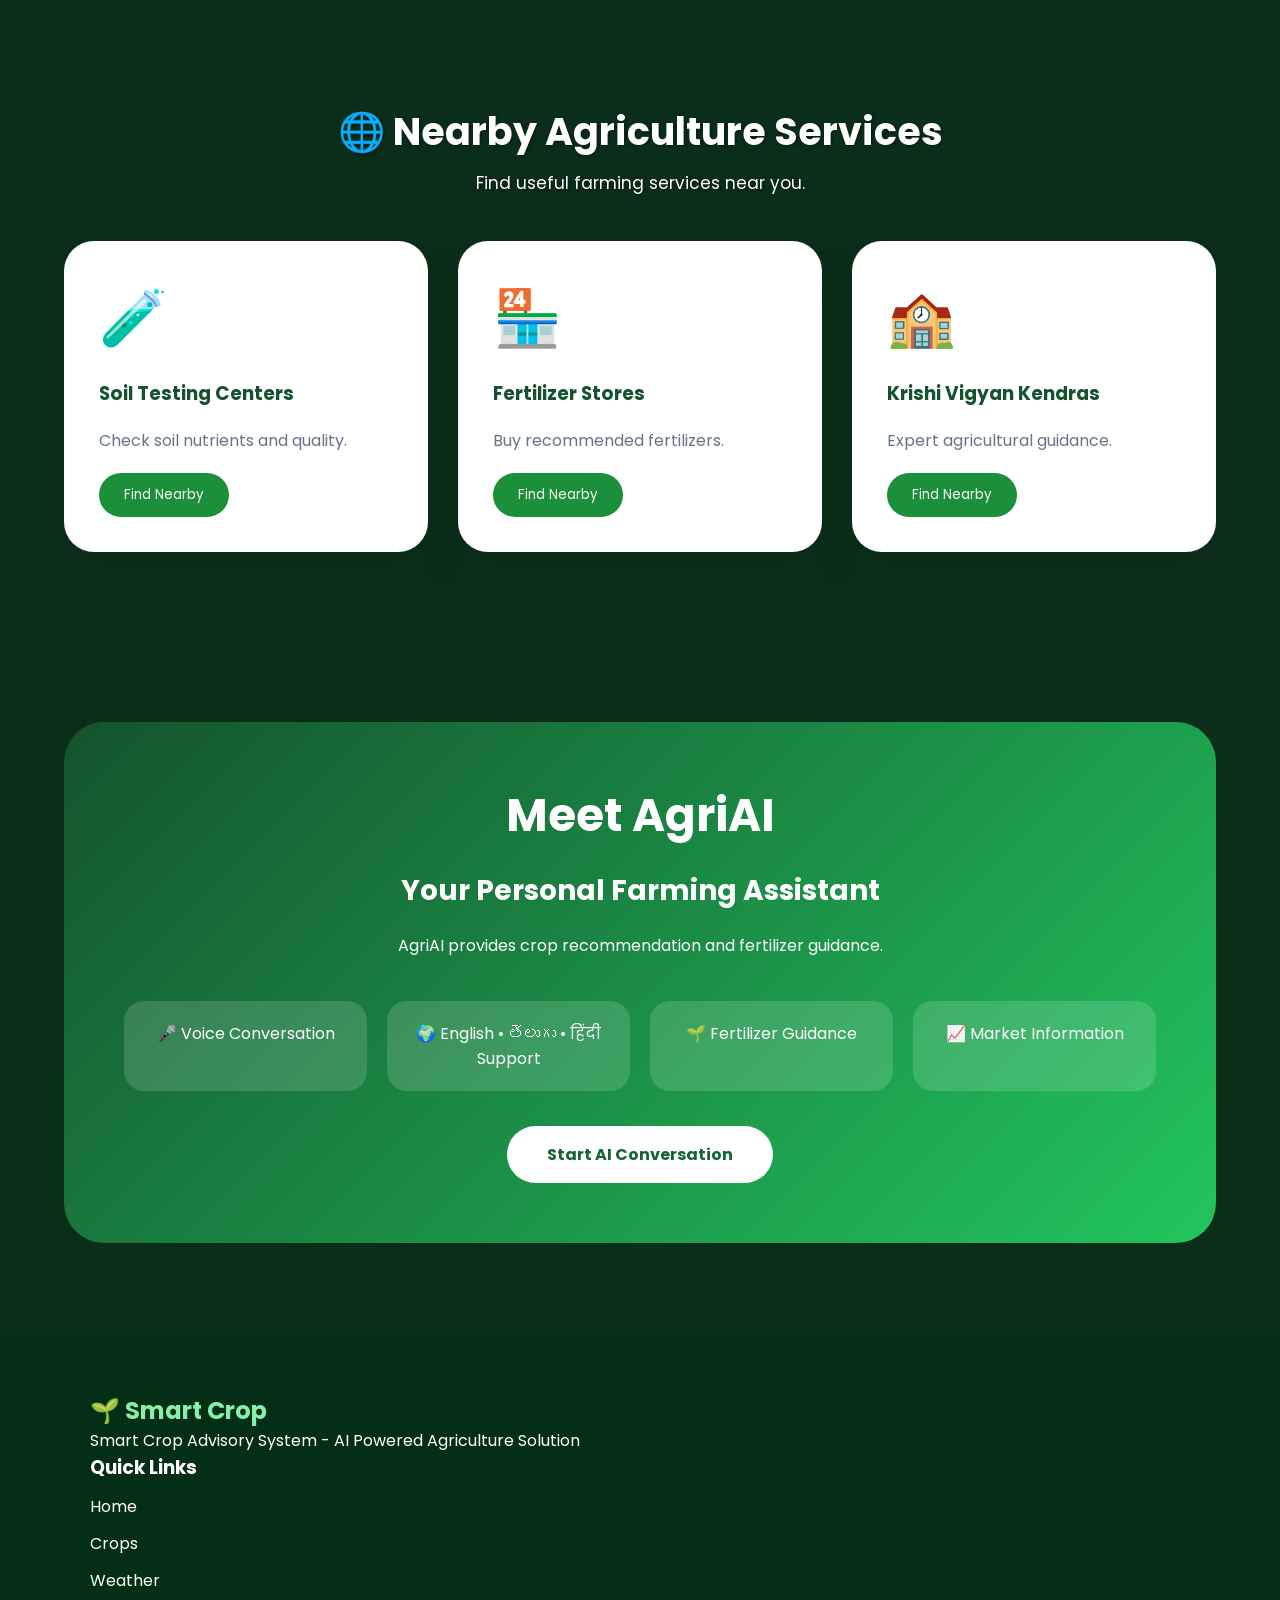
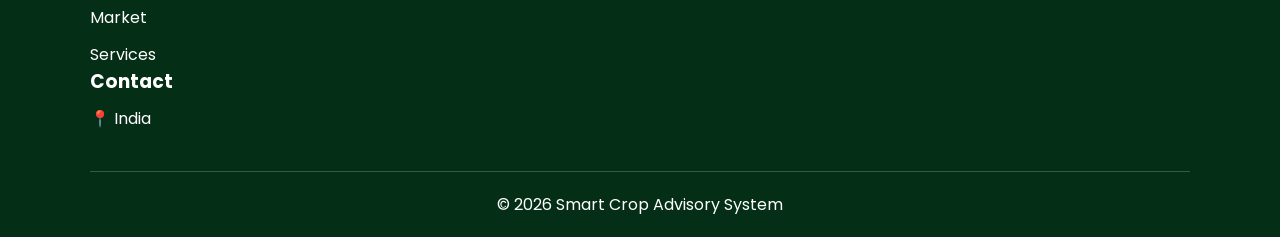
==== commit 323c36a8: "Applied Flag UI Theme and Mic Scaling" ====
--- a/index.html
+++ b/index.html
@@ -229,17 +229,11 @@
 
 
 
-            <button class="primary-btn" onclick="scrollToCrops()">
-
-
-                <span data-key="exploreBtn">
-
+            
+                <span data-key="exploreBtn" style="font-size: 1.4rem; font-weight: bold; color: #4ade80; display:block; margin-top:20px;">
                     Explore Crops 🌾
-
                 </span>
 
-
-            </button>
 
 
 
@@ -313,7 +307,7 @@
 ===================================================== -->
 
 
-    <a href="chat.html" id="aiMic" style="position: fixed; bottom: 20px; right: 20px; text-decoration: none; display: flex; align-items: center; justify-content: center; width: 80px; height: 80px; border-radius: 50%; background: #4CAF50; color: white; font-size: 38px; box-shadow: 0 4px 10px rgba(0,0,0,0.3); z-index: 9999;">🎤</a>
+    <a href="chat.html" id="aiMic" style="position: fixed; bottom: 20px; right: 20px; text-decoration: none; display: flex; align-items: center; justify-content: center; width: 100px; height: 100px; border-radius: 50%; background: #4CAF50; color: white; font-size: 55px; box-shadow: 0 4px 10px rgba(0,0,0,0.3); z-index: 9999;">🎤</a>
 
 
 
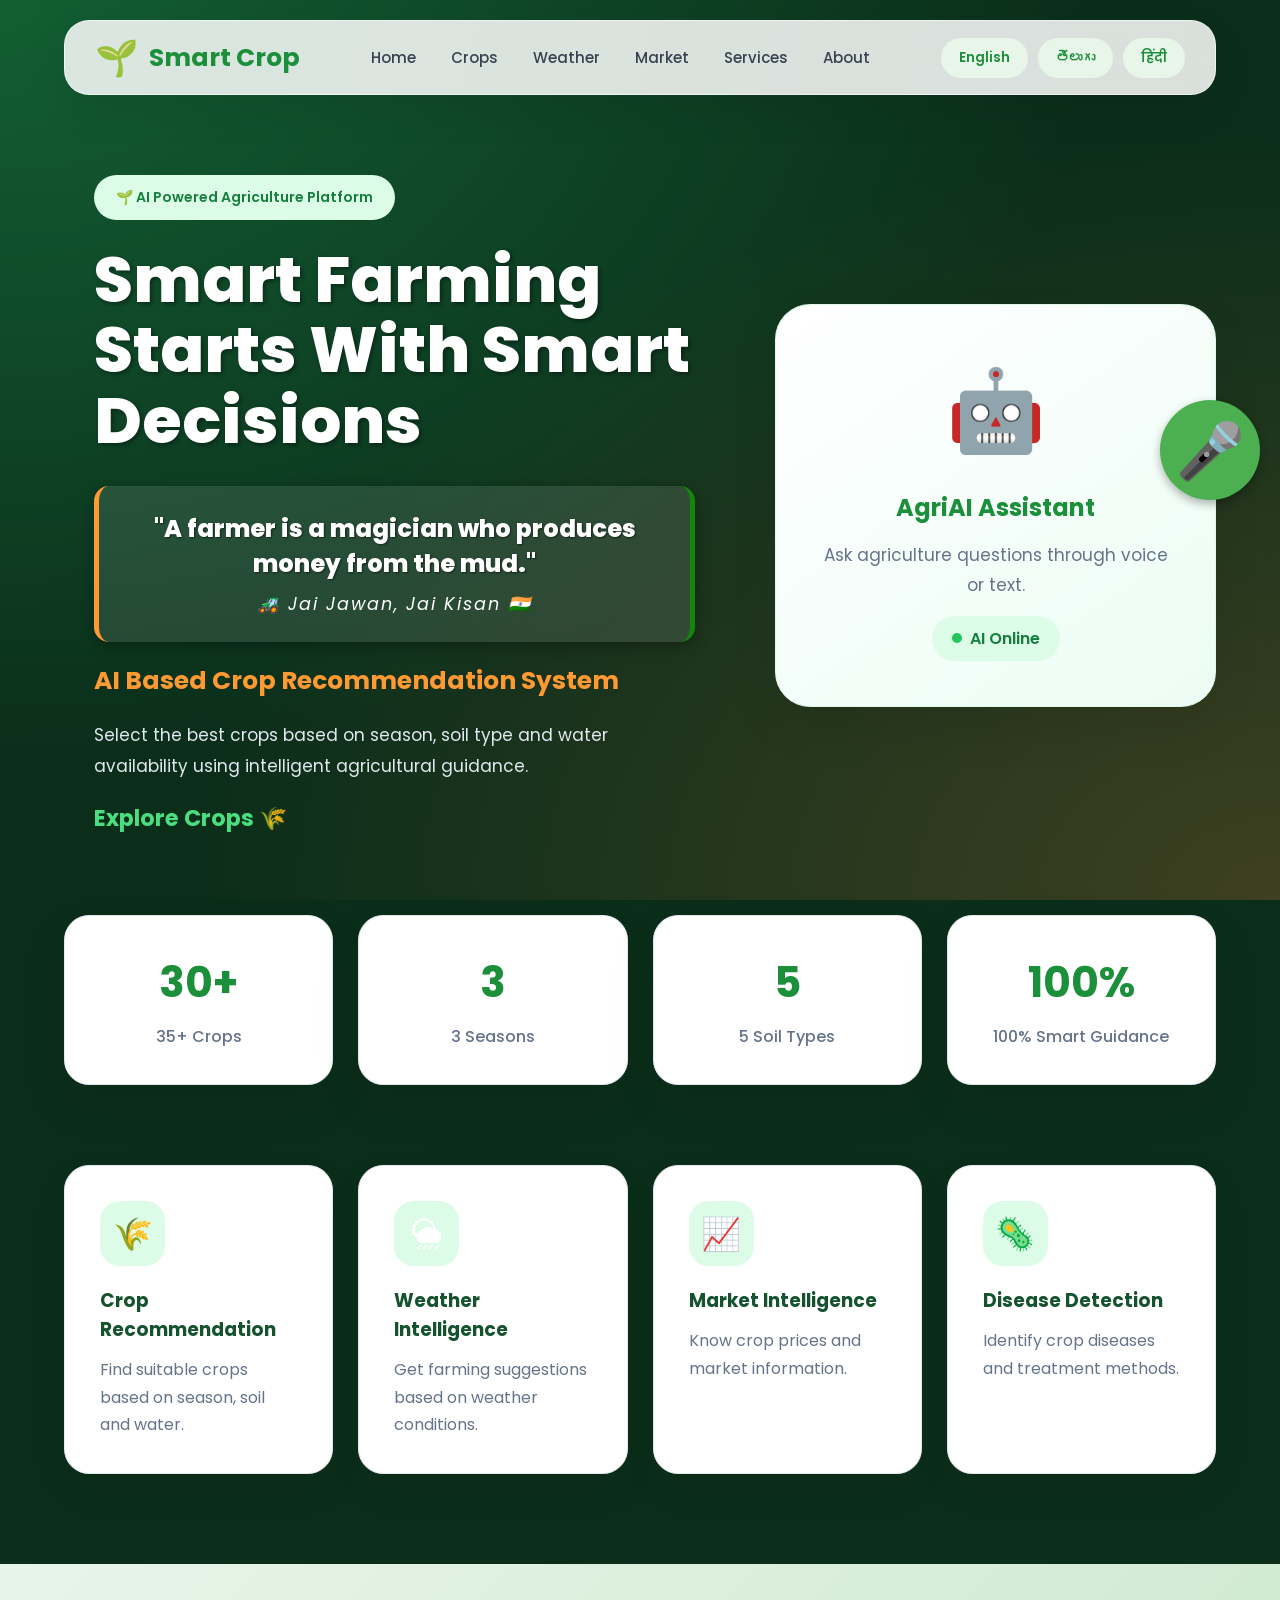
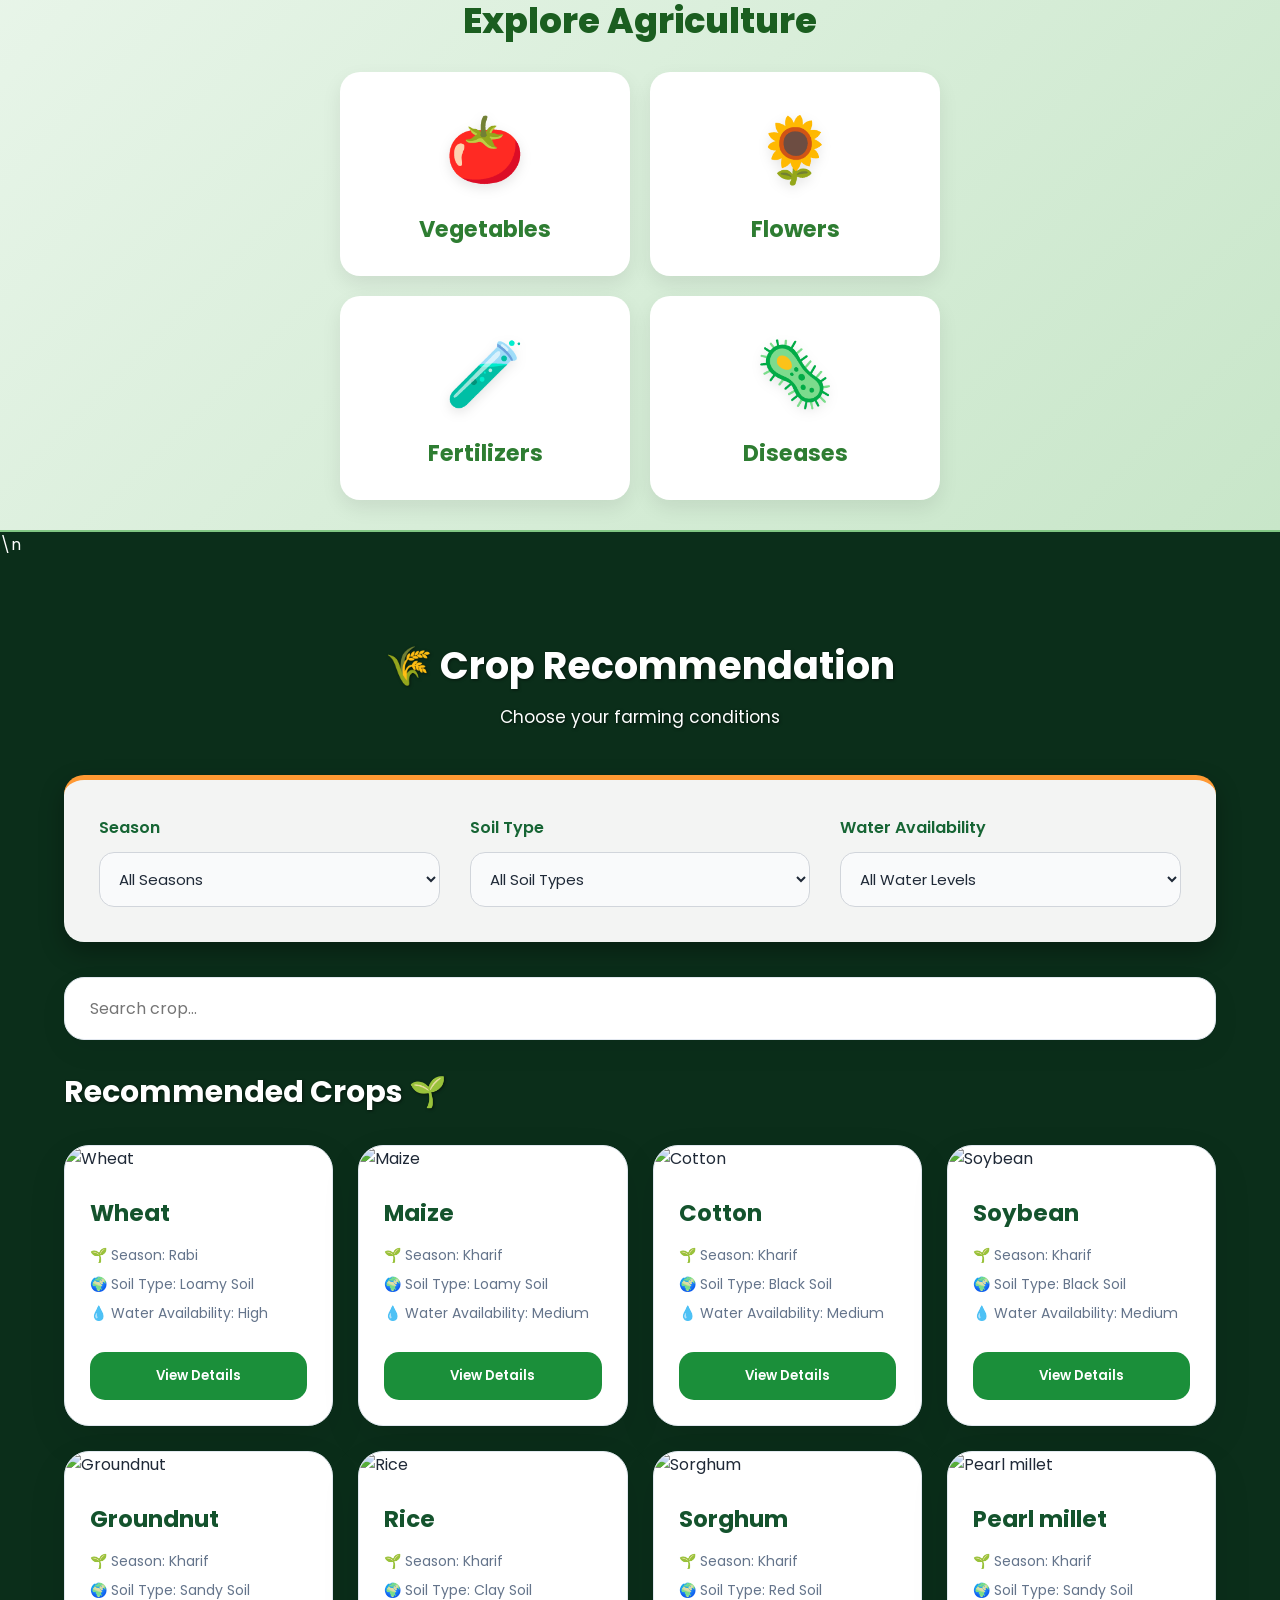
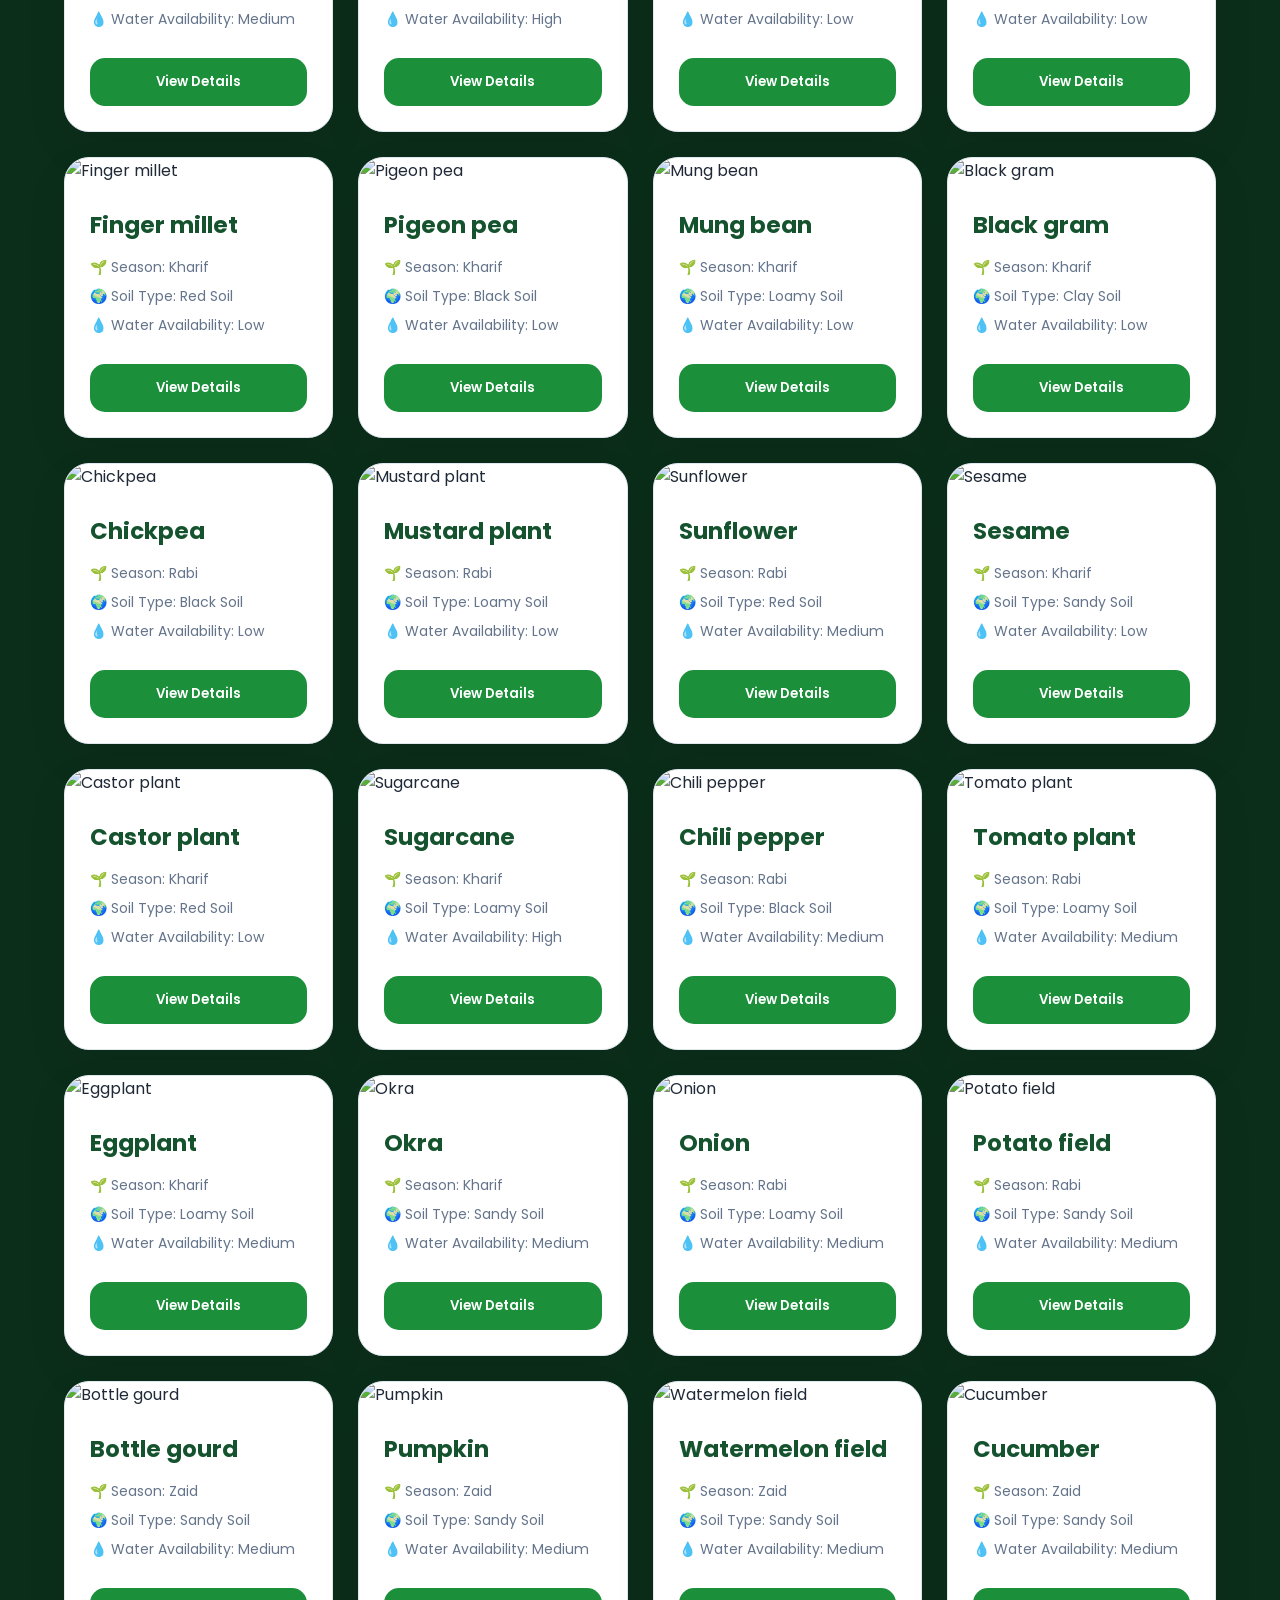
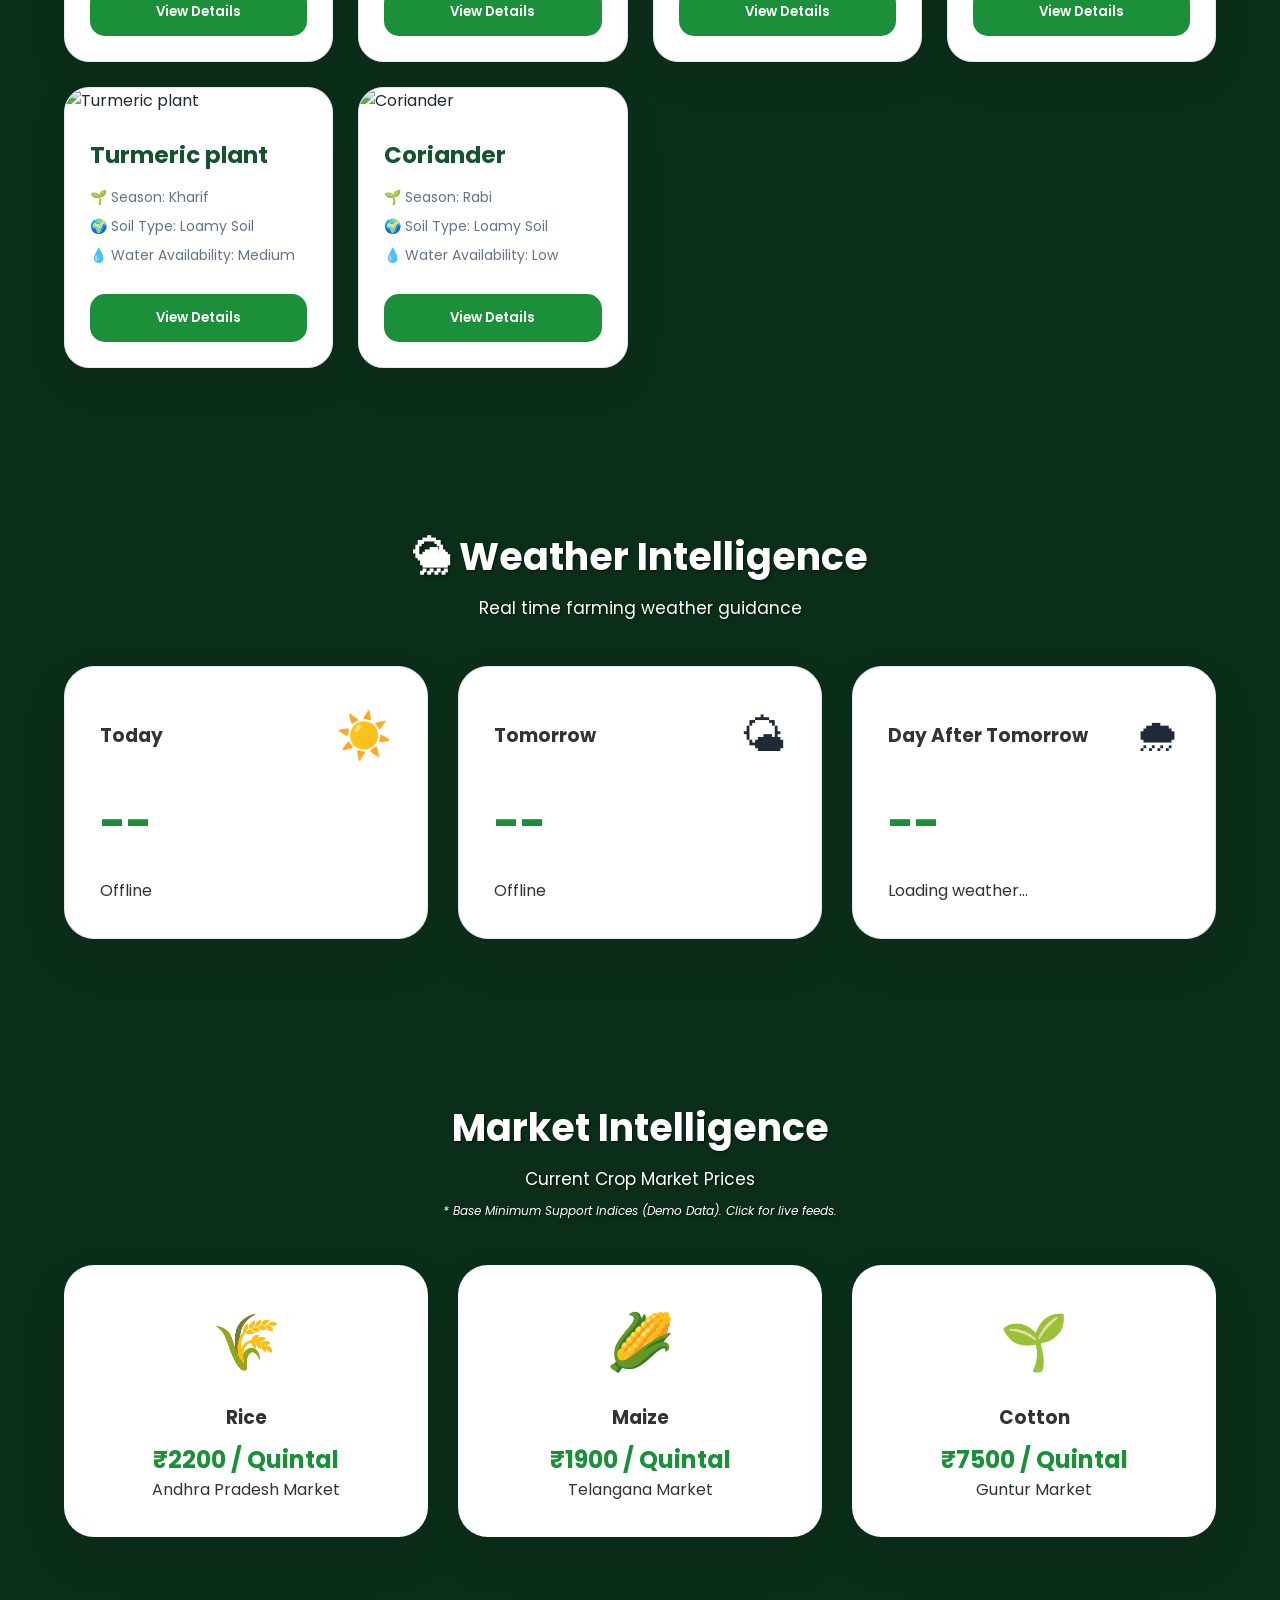
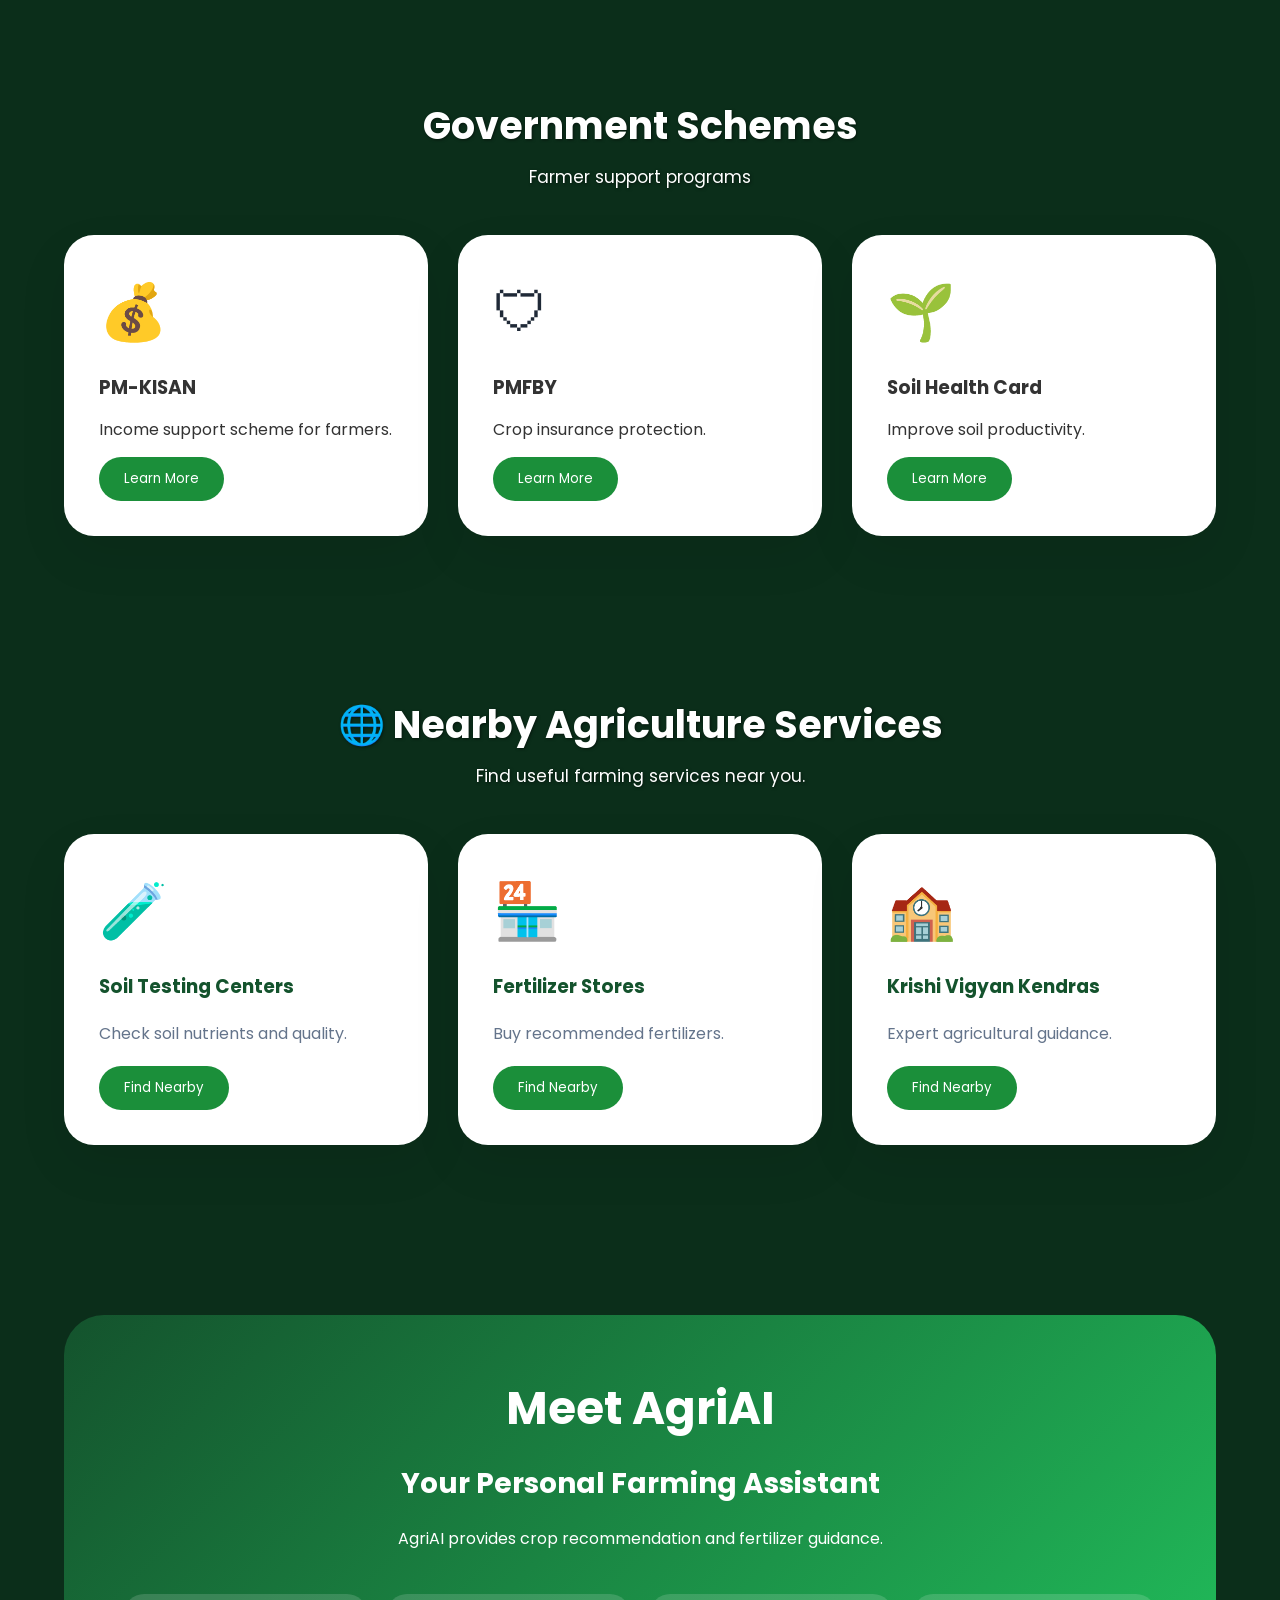
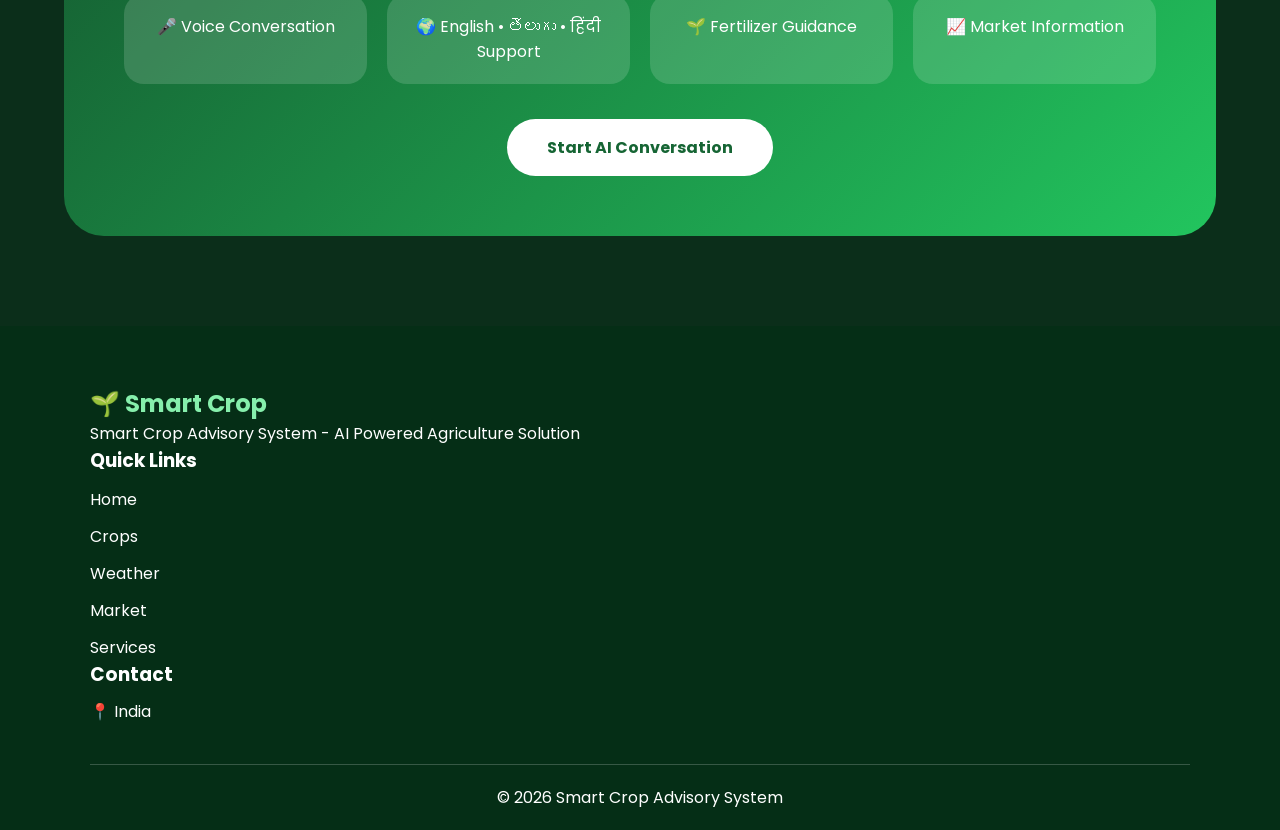
==== commit abad116b: "Phase 1: Injected massive 4-Card Category Hub into main dashboard" ====
--- a/index.html
+++ b/index.html
@@ -230,7 +230,7 @@
 
 
             
-                <span data-key="exploreBtn" style="font-size: 1.4rem; font-weight: bold; color: #4ade80; display:block; margin-top:20px;">
+                <span onclick="scrollToCrops()" data-key="exploreBtn" style="font-size: 1.4rem; font-weight: bold; color: #4ade80; display:block; margin-top:20px; cursor:pointer;">
                     Explore Crops 🌾
                 </span>
 
@@ -553,7 +553,39 @@
 ===================================================== -->
 
 
-    <section class="recommend-section" id="crops">
+    
+    <!-- PHASE 1: CATEGORY HUB -->
+    <section id="categoryHub" style="padding: 30px 20px; text-align: center; background: linear-gradient(135deg, #e8f5e9, #c8e6c9); border-bottom: 2px solid #81c784; margin-top: 20px;">
+        <h2 data-key="exploreCategory" style="font-size: 2.2rem; color: #1b5e20; margin-bottom: 25px; font-weight: 800;">Explore Agriculture</h2>
+        <div style="display: grid; grid-template-columns: repeat(2, 1fr); gap: 20px; max-width: 600px; margin: 0 auto;">
+            
+            <!-- Vegetables -->
+            <a href="chat.html?q=vegetables" style="background: #ffffff; border-radius: 20px; padding: 30px 10px; text-decoration: none; box-shadow: 0 8px 20px rgba(0,0,0,0.08); display: flex; flex-direction: column; align-items: center; transition: transform 0.2s;">
+                <span style="font-size: 4rem; margin-bottom: 15px; filter: drop-shadow(0 4px 6px rgba(0,0,0,0.1));">🍅</span>
+                <h3 data-key="catVegetables" style="color: #2e7d32; margin:0; font-size: 1.4rem;">Vegetables</h3>
+            </a>
+
+            <!-- Flowers -->
+            <a href="chat.html?q=flowers" style="background: #ffffff; border-radius: 20px; padding: 30px 10px; text-decoration: none; box-shadow: 0 8px 20px rgba(0,0,0,0.08); display: flex; flex-direction: column; align-items: center; transition: transform 0.2s;">
+                <span style="font-size: 4rem; margin-bottom: 15px; filter: drop-shadow(0 4px 6px rgba(0,0,0,0.1));">🌻</span>
+                <h3 data-key="catFlowers" style="color: #2e7d32; margin:0; font-size: 1.4rem;">Flowers</h3>
+            </a>
+
+            <!-- Fertilizers -->
+            <a href="chat.html?q=fertilizers" style="background: #ffffff; border-radius: 20px; padding: 30px 10px; text-decoration: none; box-shadow: 0 8px 20px rgba(0,0,0,0.08); display: flex; flex-direction: column; align-items: center; transition: transform 0.2s;">
+                <span style="font-size: 4rem; margin-bottom: 15px; filter: drop-shadow(0 4px 6px rgba(0,0,0,0.1));">🧪</span>
+                <h3 data-key="catFertilizers" style="color: #2e7d32; margin:0; font-size: 1.4rem;">Fertilizers</h3>
+            </a>
+
+            <!-- Diseases -->
+            <a href="details.html" style="background: #ffffff; border-radius: 20px; padding: 30px 10px; text-decoration: none; box-shadow: 0 8px 20px rgba(0,0,0,0.08); display: flex; flex-direction: column; align-items: center; transition: transform 0.2s;">
+                <span style="font-size: 4rem; margin-bottom: 15px; filter: drop-shadow(0 4px 6px rgba(0,0,0,0.1));">🦠</span>
+                <h3 data-key="catDiseases" style="color: #2e7d32; margin:0; font-size: 1.4rem;">Diseases</h3>
+            </a>
+
+        </div>
+    </section>
+\n    <section class="recommend-section" id="crops">
 
 
 
--- a/css/style.css
+++ b/css/style.css
@@ -2866,3 +2866,5 @@
 .disease-cure-box th {
     background-color: #e8f5e9 !important;
 }
+
+html, body { -webkit-overflow-scrolling: touch; overscroll-behavior-y: contain; }
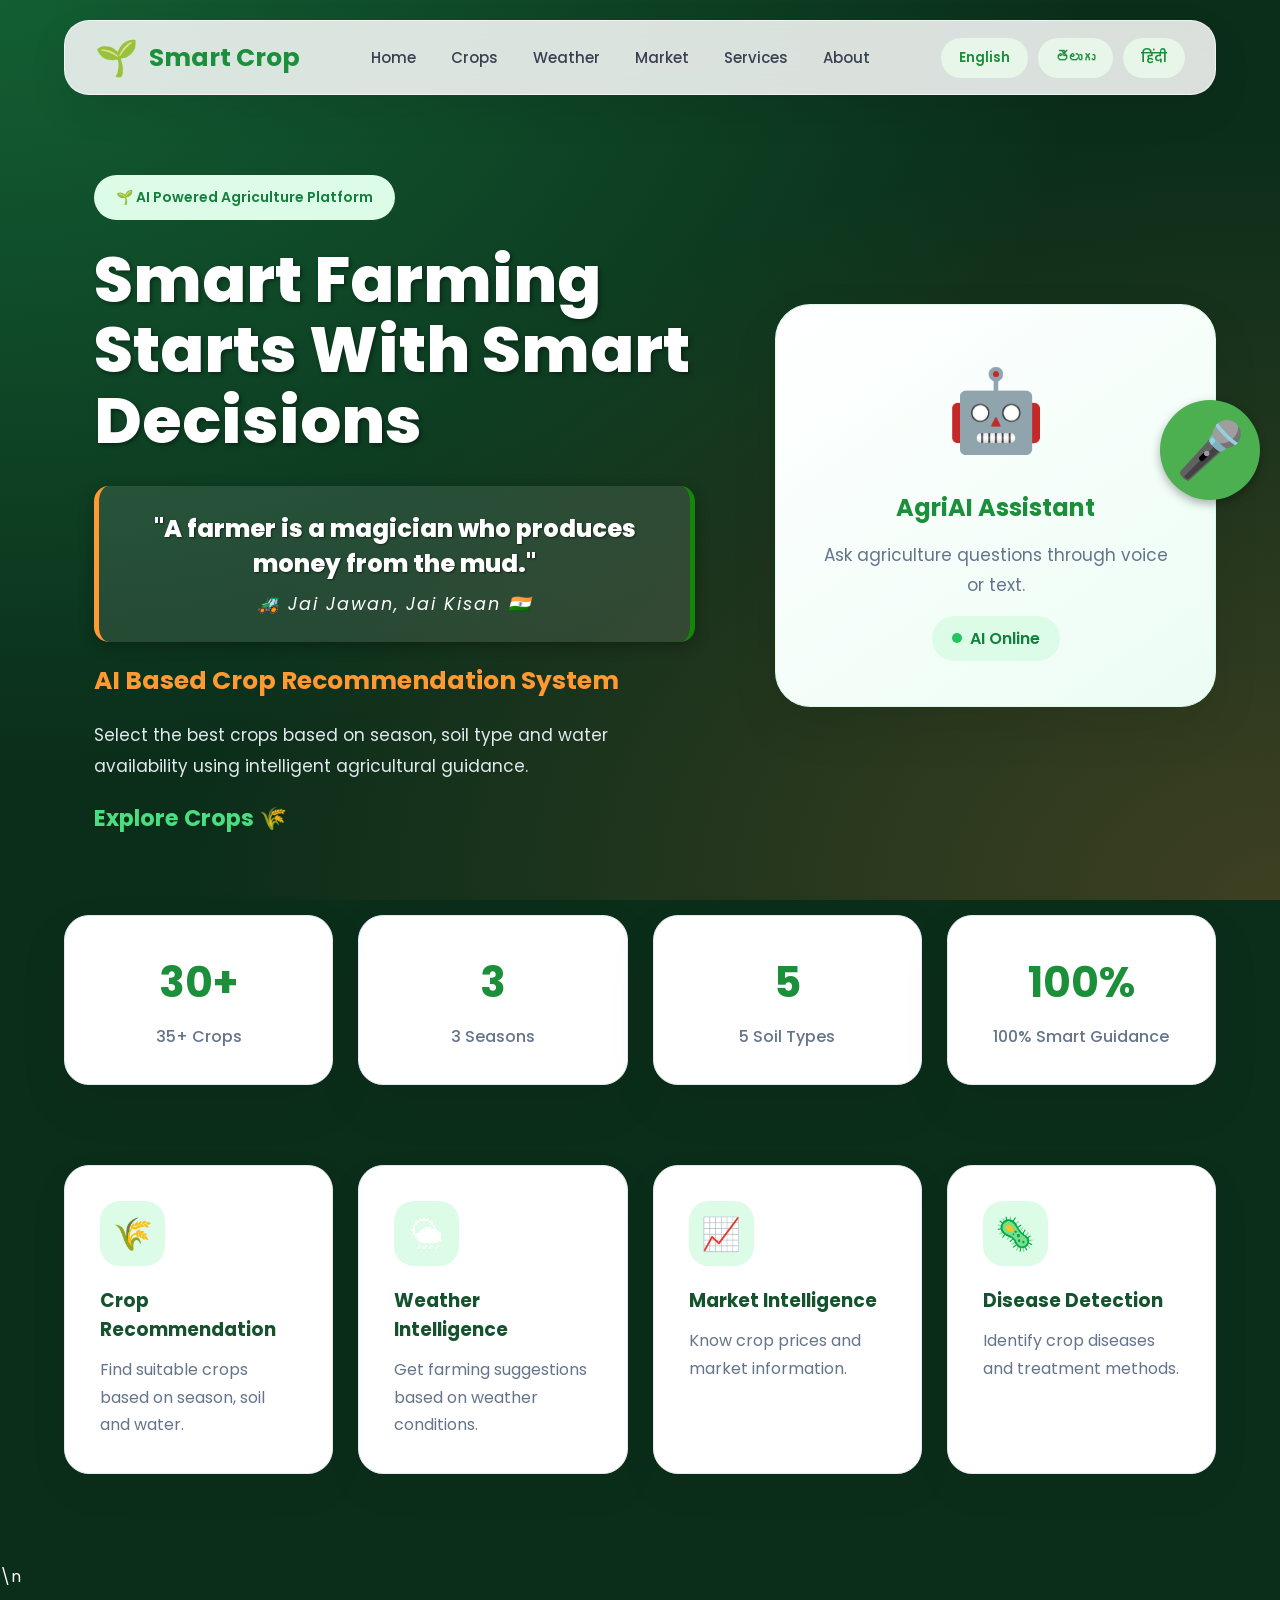
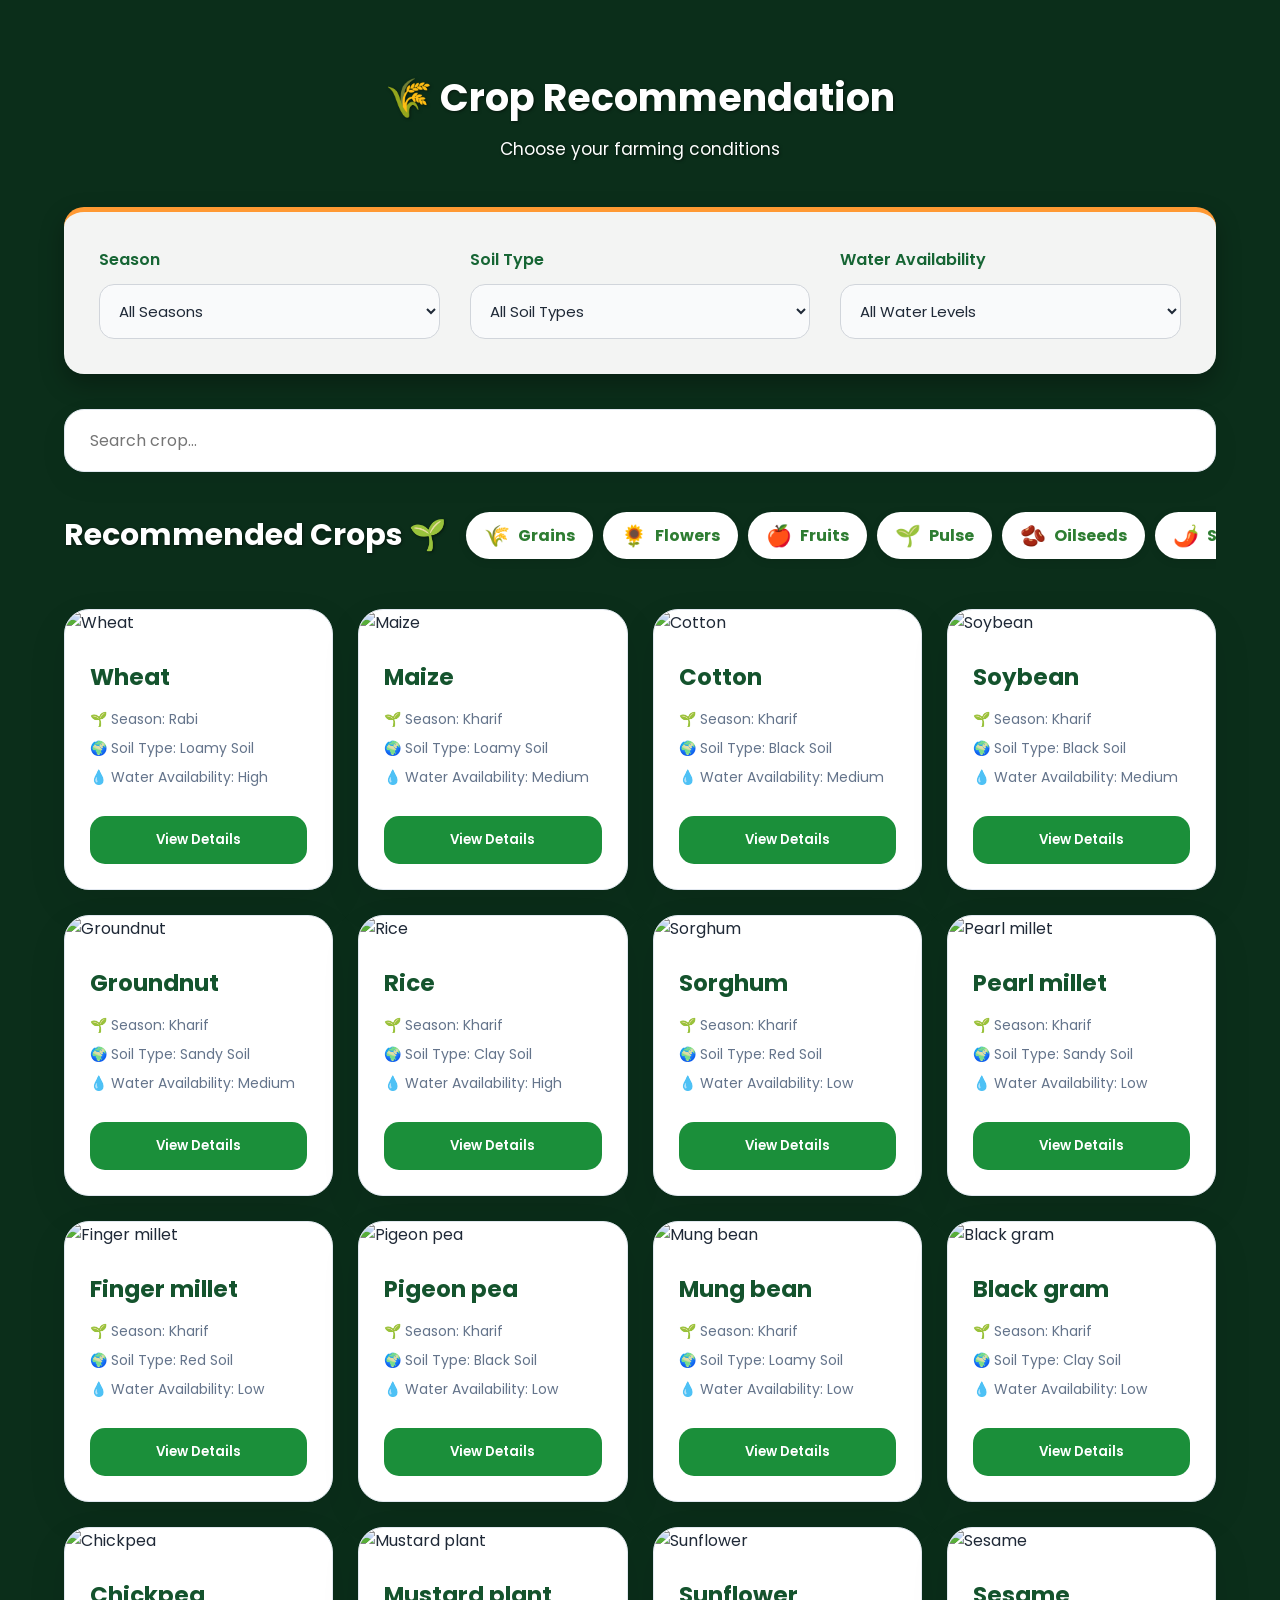
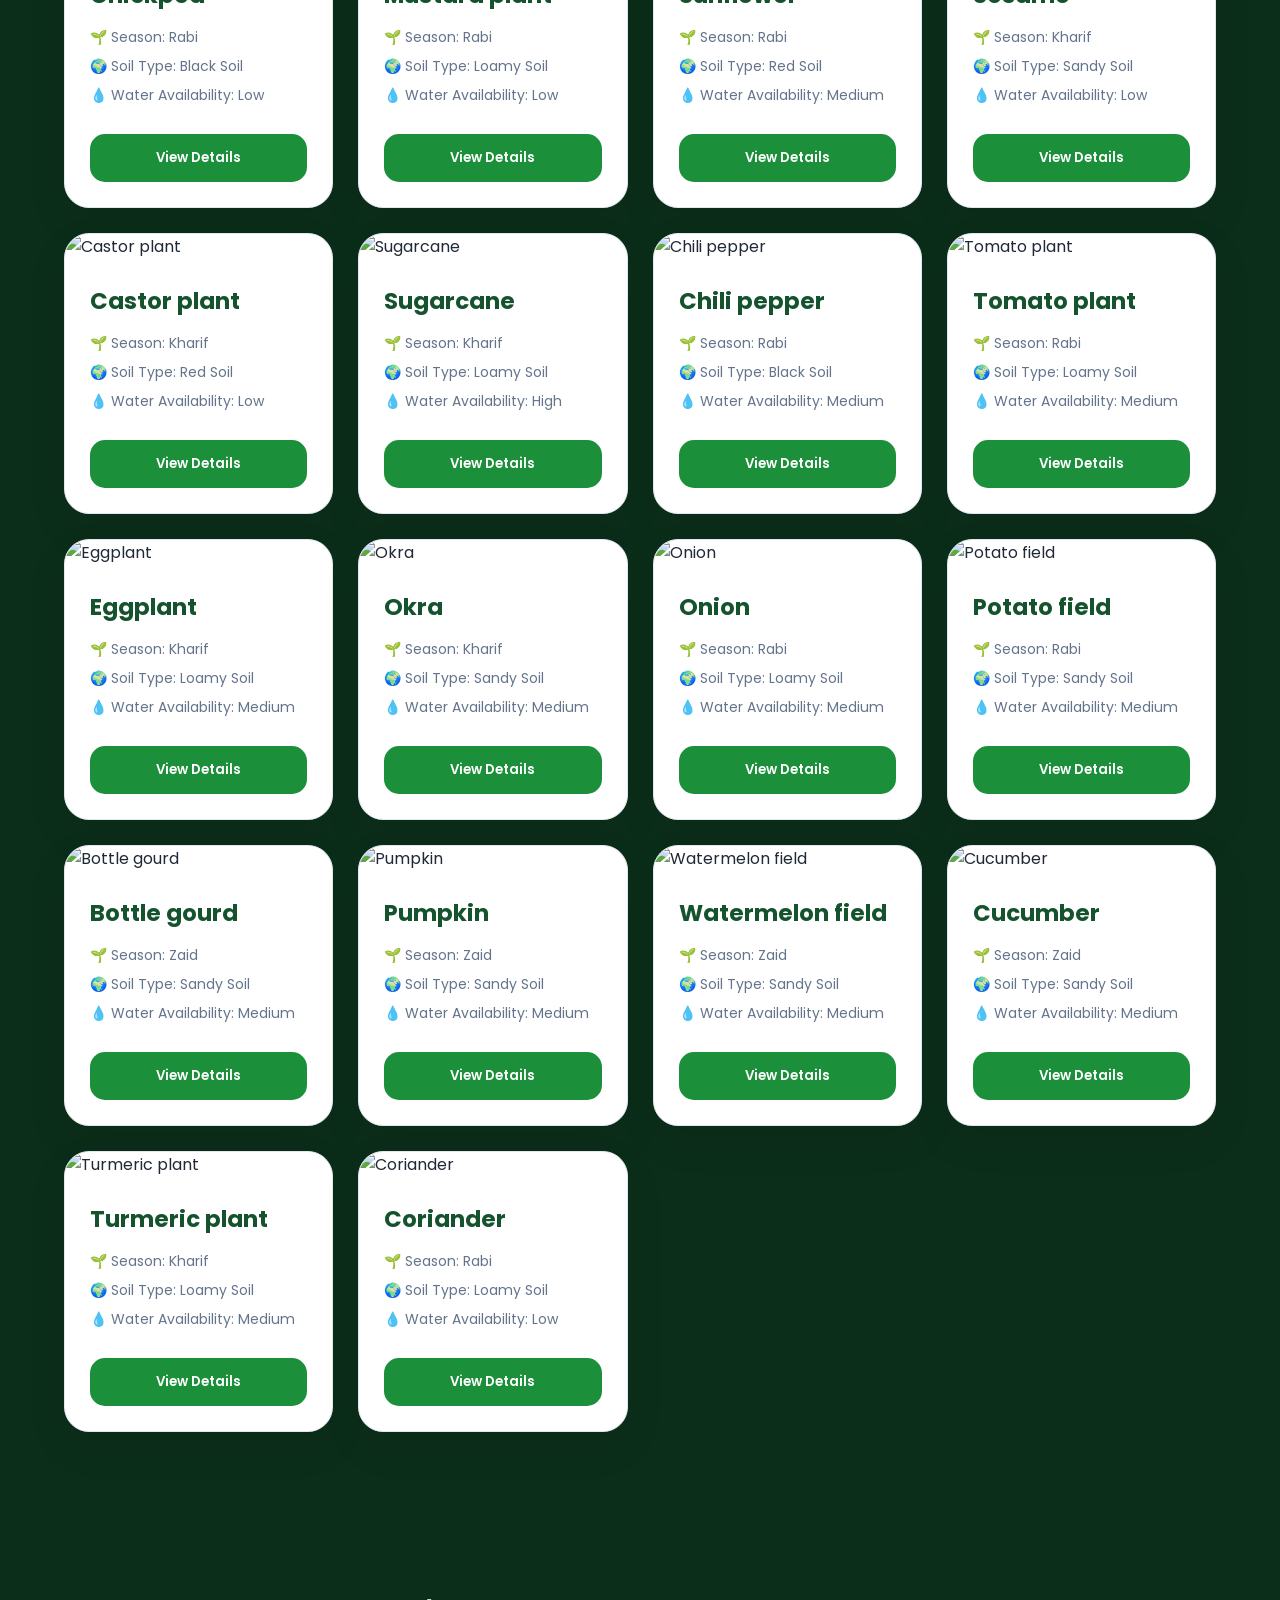
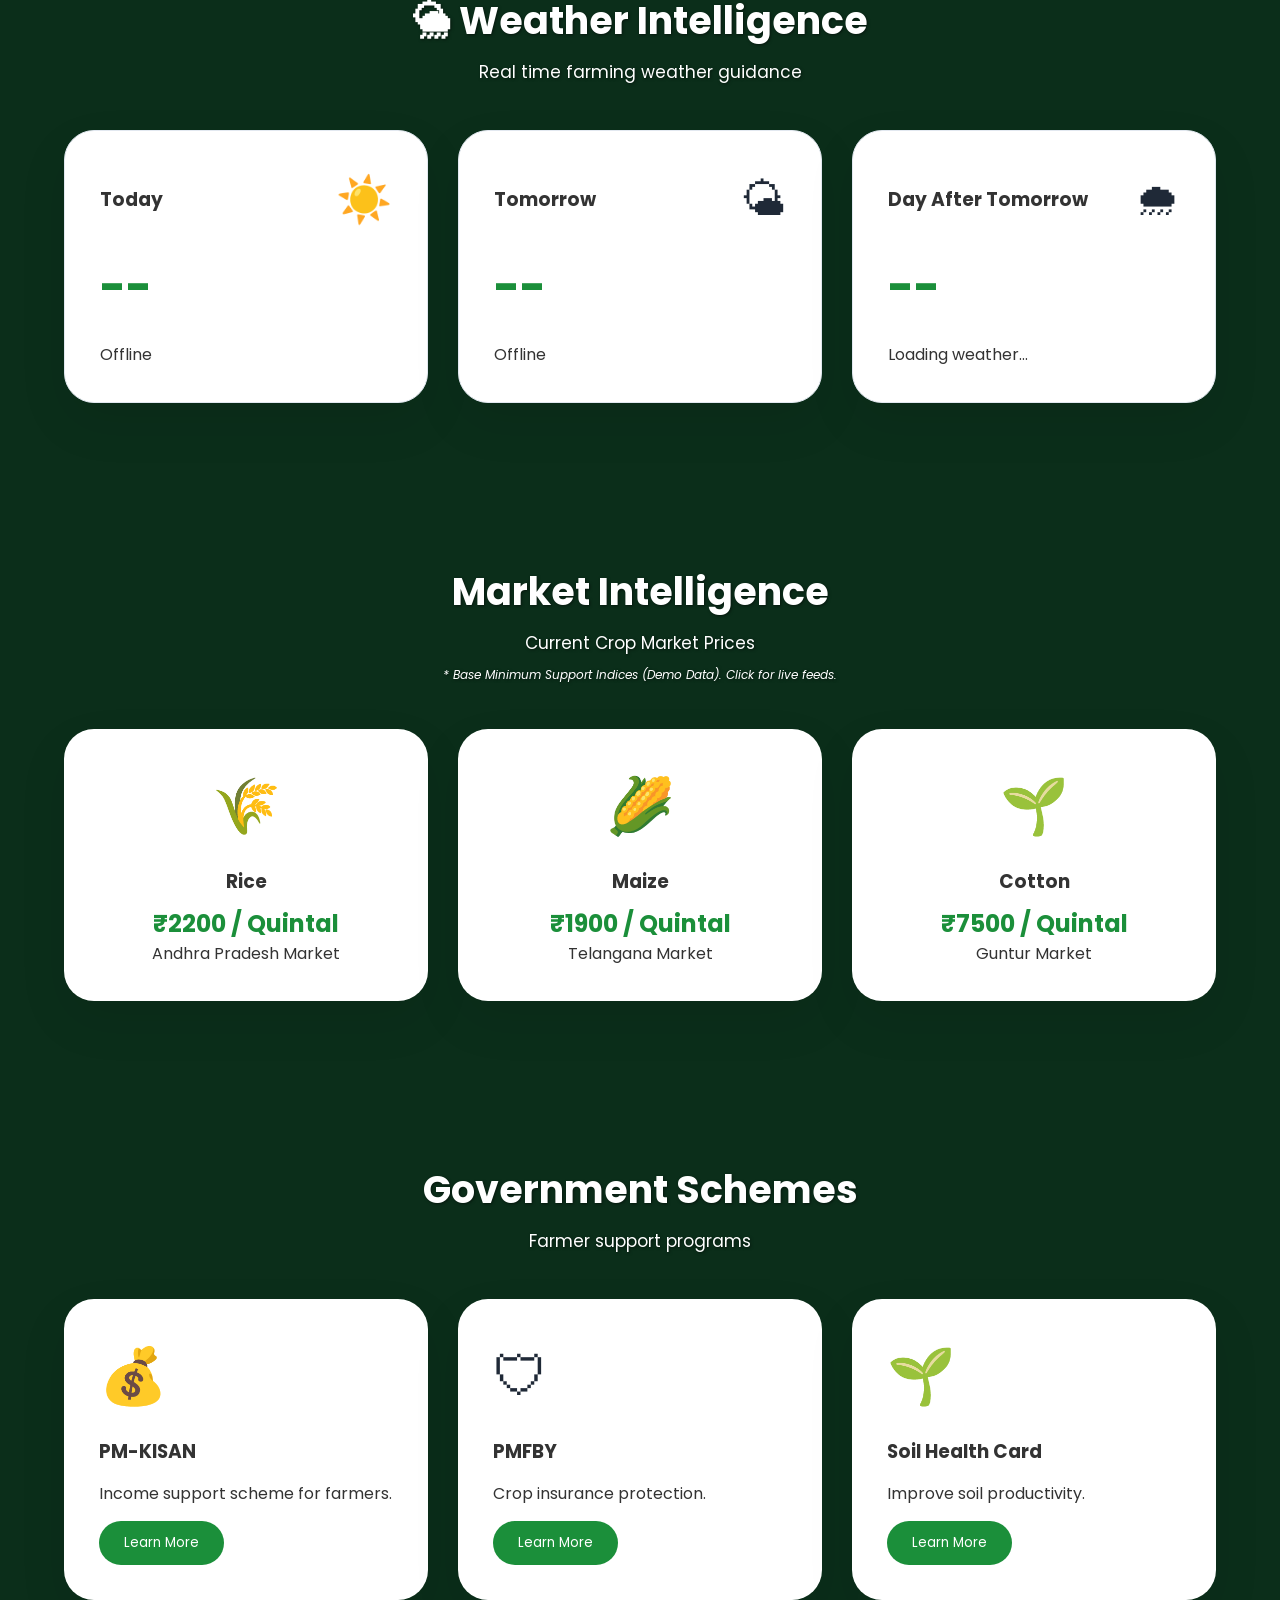
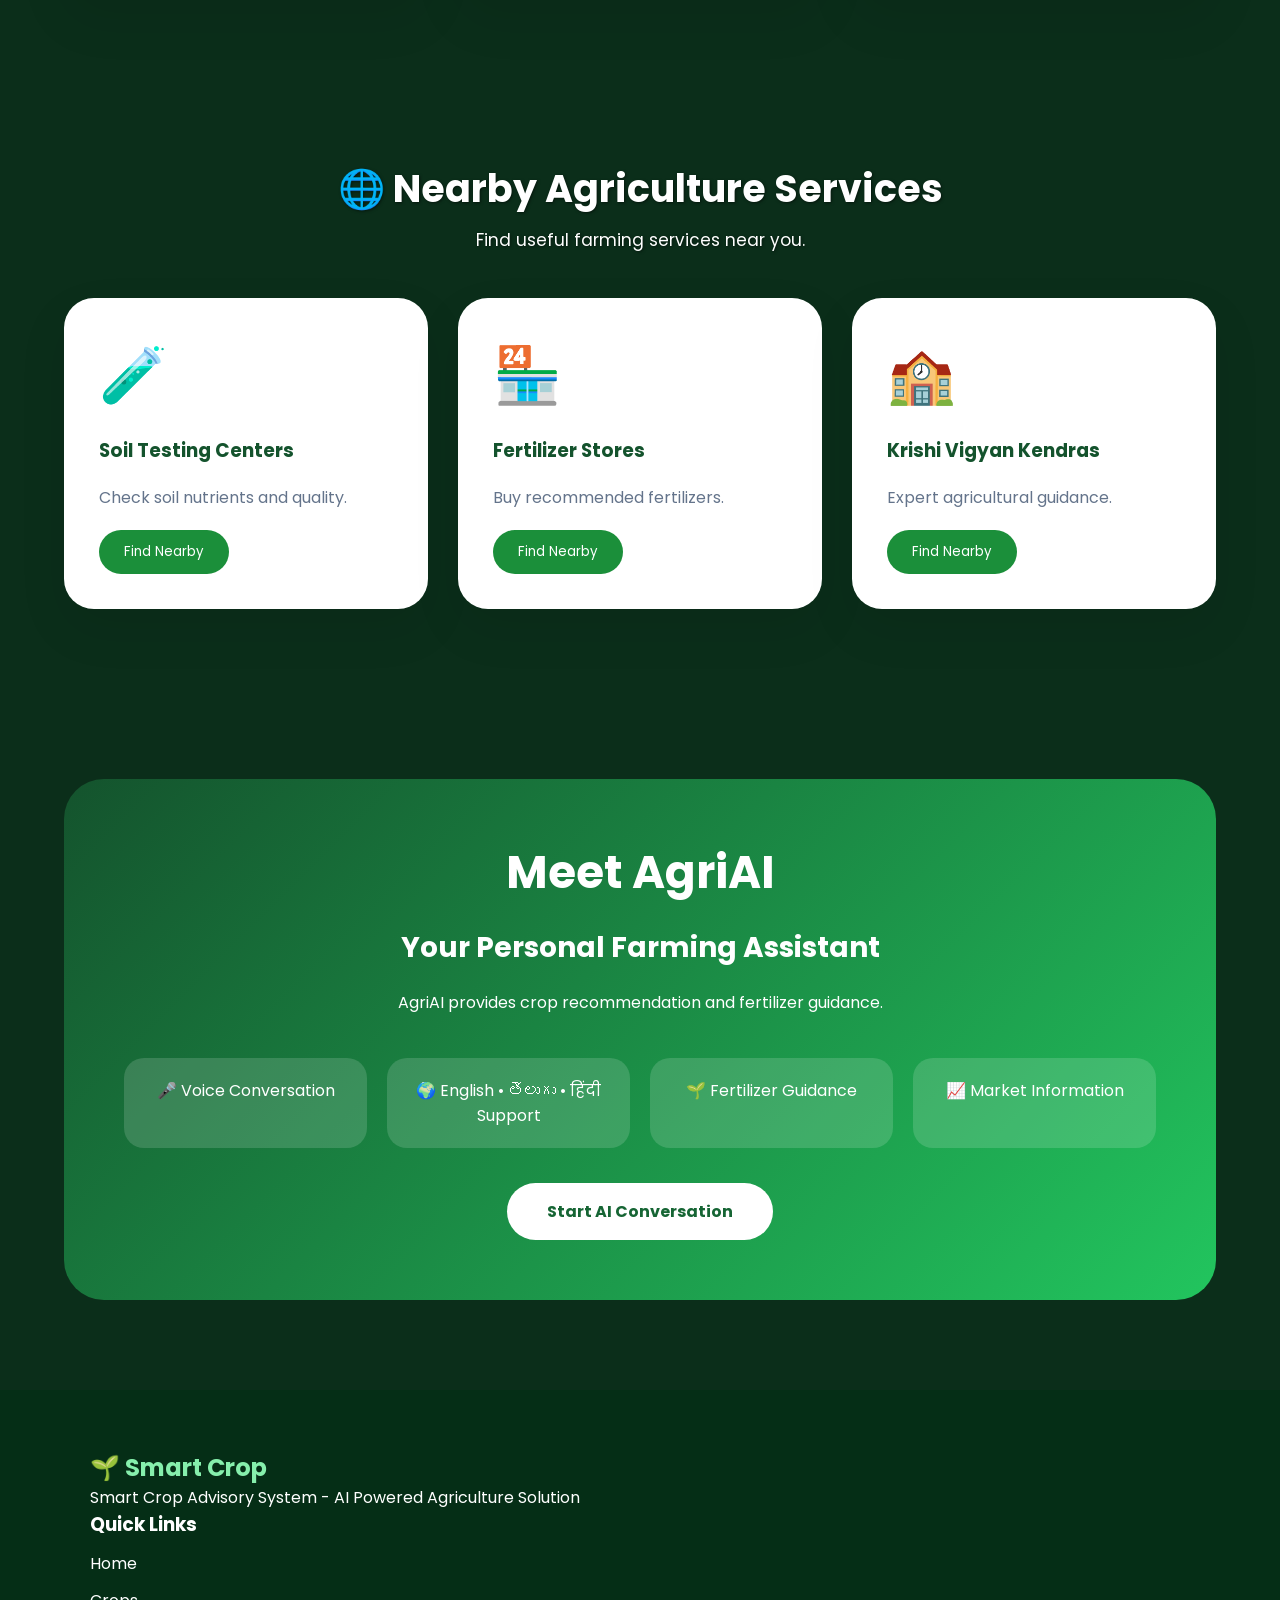
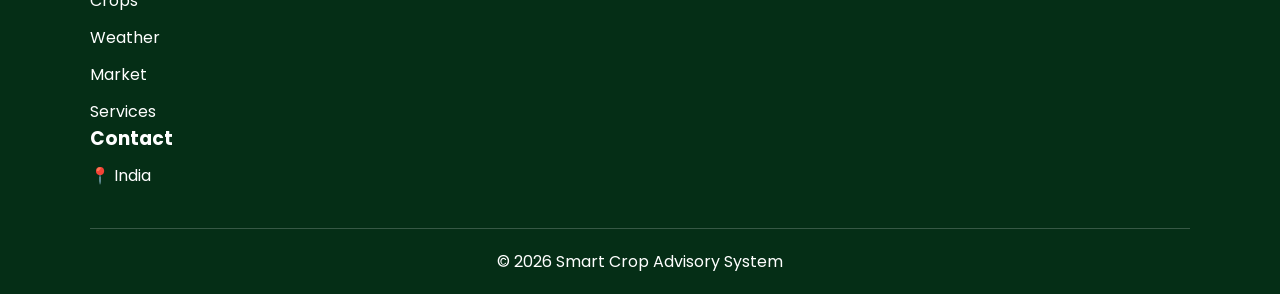
==== commit 3324f5dc: "Engineered Horizontal Category Chips beside header and expanded Whatsapp Action Buttons" ====
--- a/index.html
+++ b/index.html
@@ -554,37 +554,9 @@
 
 
     
-    <!-- PHASE 1: CATEGORY HUB -->
-    <section id="categoryHub" style="padding: 30px 20px; text-align: center; background: linear-gradient(135deg, #e8f5e9, #c8e6c9); border-bottom: 2px solid #81c784; margin-top: 20px;">
-        <h2 data-key="exploreCategory" style="font-size: 2.2rem; color: #1b5e20; margin-bottom: 25px; font-weight: 800;">Explore Agriculture</h2>
-        <div style="display: grid; grid-template-columns: repeat(2, 1fr); gap: 20px; max-width: 600px; margin: 0 auto;">
-            
-            <!-- Vegetables -->
-            <a href="chat.html?q=vegetables" style="background: #ffffff; border-radius: 20px; padding: 30px 10px; text-decoration: none; box-shadow: 0 8px 20px rgba(0,0,0,0.08); display: flex; flex-direction: column; align-items: center; transition: transform 0.2s;">
-                <span style="font-size: 4rem; margin-bottom: 15px; filter: drop-shadow(0 4px 6px rgba(0,0,0,0.1));">🍅</span>
-                <h3 data-key="catVegetables" style="color: #2e7d32; margin:0; font-size: 1.4rem;">Vegetables</h3>
-            </a>
-
-            <!-- Flowers -->
-            <a href="chat.html?q=flowers" style="background: #ffffff; border-radius: 20px; padding: 30px 10px; text-decoration: none; box-shadow: 0 8px 20px rgba(0,0,0,0.08); display: flex; flex-direction: column; align-items: center; transition: transform 0.2s;">
-                <span style="font-size: 4rem; margin-bottom: 15px; filter: drop-shadow(0 4px 6px rgba(0,0,0,0.1));">🌻</span>
-                <h3 data-key="catFlowers" style="color: #2e7d32; margin:0; font-size: 1.4rem;">Flowers</h3>
-            </a>
-
-            <!-- Fertilizers -->
-            <a href="chat.html?q=fertilizers" style="background: #ffffff; border-radius: 20px; padding: 30px 10px; text-decoration: none; box-shadow: 0 8px 20px rgba(0,0,0,0.08); display: flex; flex-direction: column; align-items: center; transition: transform 0.2s;">
-                <span style="font-size: 4rem; margin-bottom: 15px; filter: drop-shadow(0 4px 6px rgba(0,0,0,0.1));">🧪</span>
-                <h3 data-key="catFertilizers" style="color: #2e7d32; margin:0; font-size: 1.4rem;">Fertilizers</h3>
-            </a>
-
-            <!-- Diseases -->
-            <a href="details.html" style="background: #ffffff; border-radius: 20px; padding: 30px 10px; text-decoration: none; box-shadow: 0 8px 20px rgba(0,0,0,0.08); display: flex; flex-direction: column; align-items: center; transition: transform 0.2s;">
-                <span style="font-size: 4rem; margin-bottom: 15px; filter: drop-shadow(0 4px 6px rgba(0,0,0,0.1));">🦠</span>
-                <h3 data-key="catDiseases" style="color: #2e7d32; margin:0; font-size: 1.4rem;">Diseases</h3>
-            </a>
-
-        </div>
-    </section>
+    
+    
+
 \n    <section class="recommend-section" id="crops">
 
 
@@ -719,11 +691,25 @@
         <div class="crop-result-header">
 
 
-            <h2 data-key="recommendedCrops">
-
-                Recommended Crops 🌱
-
-            </h2>
+            
+        <!-- Horizontal Scrollable Category Chips beside Header -->
+        <div class="header-chip-container" style="display: flex; align-items: center; overflow-x: auto; white-space: nowrap; gap: 20px; padding: 10px 0; width: 100%; -webkit-overflow-scrolling: touch; margin-bottom: 10px;">
+            <h2 data-key="recommendedCrops" style="margin: 0; flex-shrink: 0;">Recommended Crops 🌱</h2>
+            <div style="display: flex; gap: 10px; flex-shrink: 0; padding-right: 20px;">
+                <a href="chat.html?q=Grains" style="background:#ffffff; color:#2e7d32; padding:8px 18px; border-radius:25px; text-decoration:none; box-shadow:0 2px 8px rgba(0,0,0,0.1); font-weight:bold; display:flex; align-items:center; gap:8px;"><span style="font-size:1.3rem;">🌾</span> <span data-key="catGrains">Grains</span></a>
+                <a href="chat.html?q=Flowers" style="background:#ffffff; color:#2e7d32; padding:8px 18px; border-radius:25px; text-decoration:none; box-shadow:0 2px 8px rgba(0,0,0,0.1); font-weight:bold; display:flex; align-items:center; gap:8px;"><span style="font-size:1.3rem;">🌻</span> <span data-key="catFlowers">Flowers</span></a>
+                <a href="chat.html?q=Fruits" style="background:#ffffff; color:#2e7d32; padding:8px 18px; border-radius:25px; text-decoration:none; box-shadow:0 2px 8px rgba(0,0,0,0.1); font-weight:bold; display:flex; align-items:center; gap:8px;"><span style="font-size:1.3rem;">🍎</span> <span data-key="catFruits">Fruits</span></a>
+                <a href="chat.html?q=Pulse" style="background:#ffffff; color:#2e7d32; padding:8px 18px; border-radius:25px; text-decoration:none; box-shadow:0 2px 8px rgba(0,0,0,0.1); font-weight:bold; display:flex; align-items:center; gap:8px;"><span style="font-size:1.3rem;">🌱</span> <span data-key="catPulse">Pulse</span></a>
+                <a href="chat.html?q=Oilseeds" style="background:#ffffff; color:#2e7d32; padding:8px 18px; border-radius:25px; text-decoration:none; box-shadow:0 2px 8px rgba(0,0,0,0.1); font-weight:bold; display:flex; align-items:center; gap:8px;"><span style="font-size:1.3rem;">🫘</span> <span data-key="catOilseeds">Oilseeds</span></a>
+                <a href="chat.html?q=Spice crops" style="background:#ffffff; color:#2e7d32; padding:8px 18px; border-radius:25px; text-decoration:none; box-shadow:0 2px 8px rgba(0,0,0,0.1); font-weight:bold; display:flex; align-items:center; gap:8px;"><span style="font-size:1.3rem;">🌶️</span> <span data-key="catSpice">Spice crops</span></a>
+            </div>
+            <!-- Hack to hide the weird slash user found: -->
+            <style>
+            .header-chip-container::-webkit-scrollbar { display: none; }
+            .header-chip-container { -ms-overflow-style: none; scrollbar-width: none; }
+            </style>
+        </div>
+
 
 
 
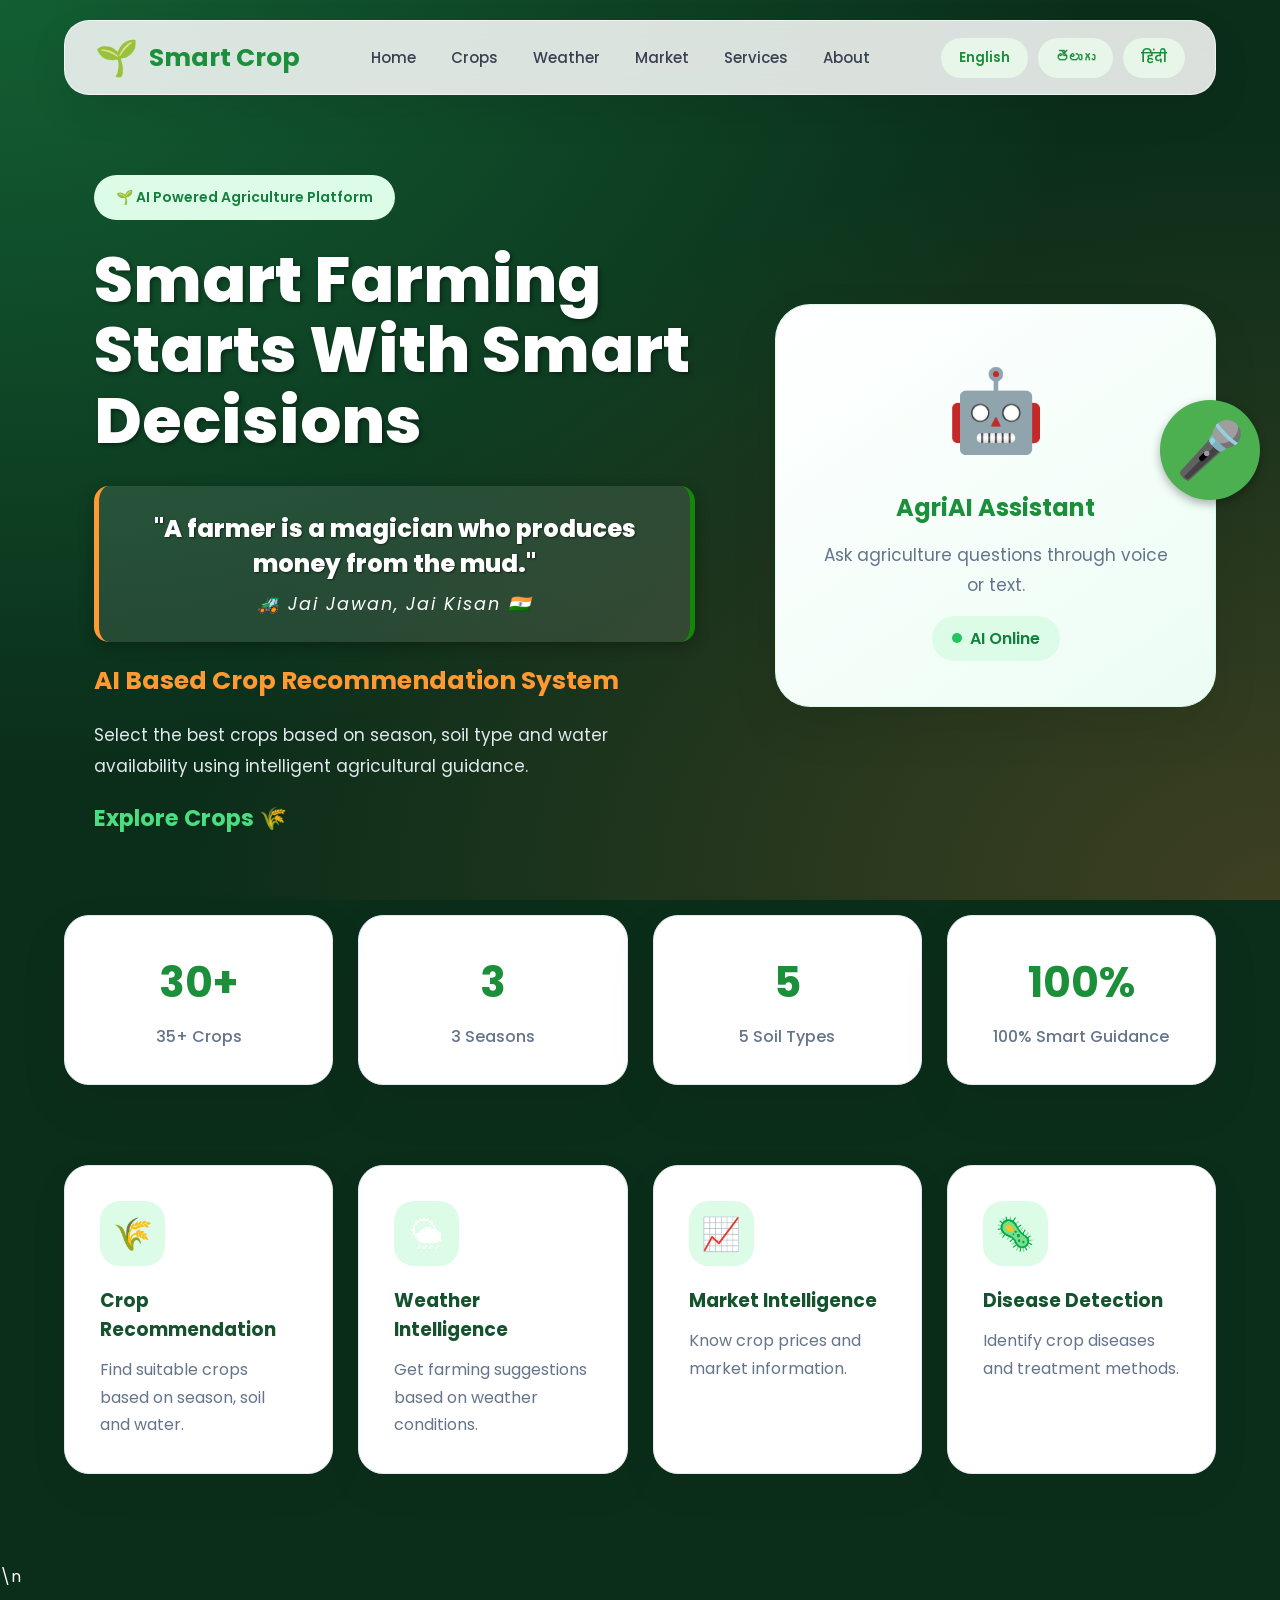
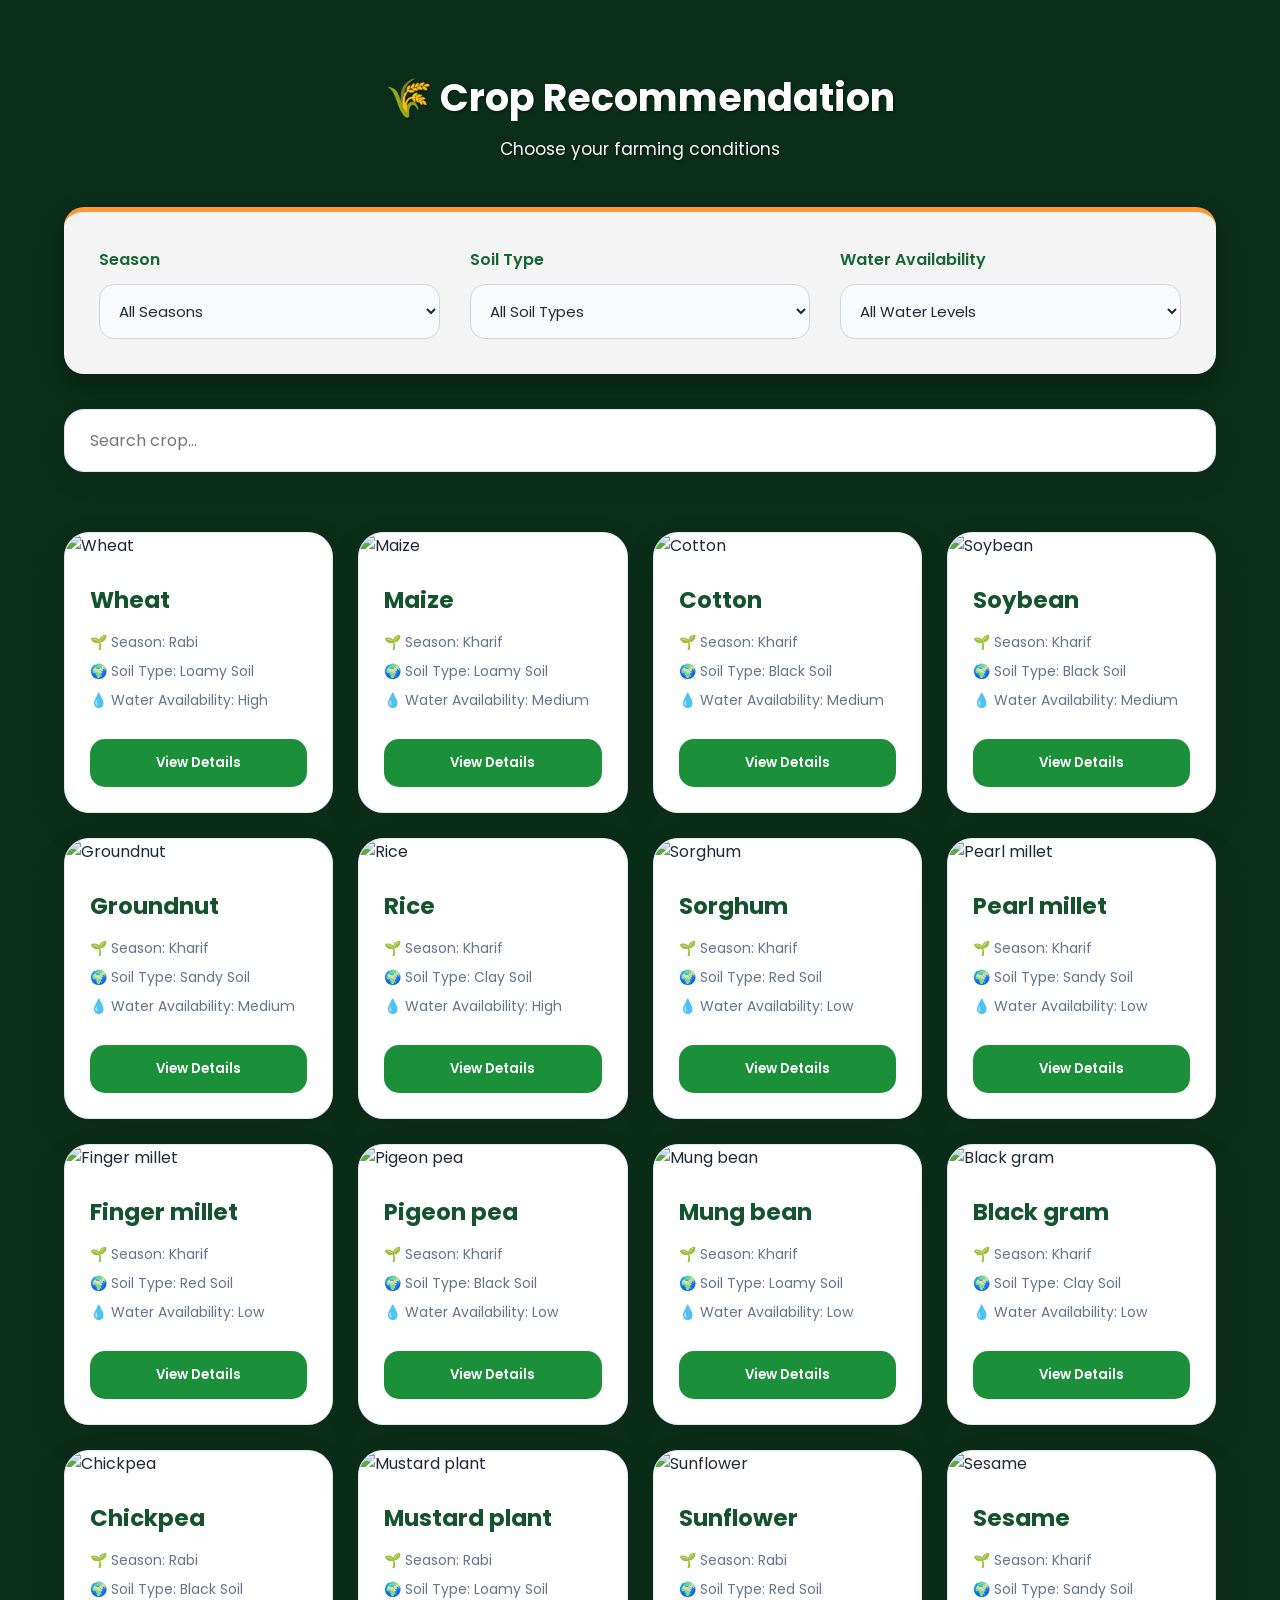
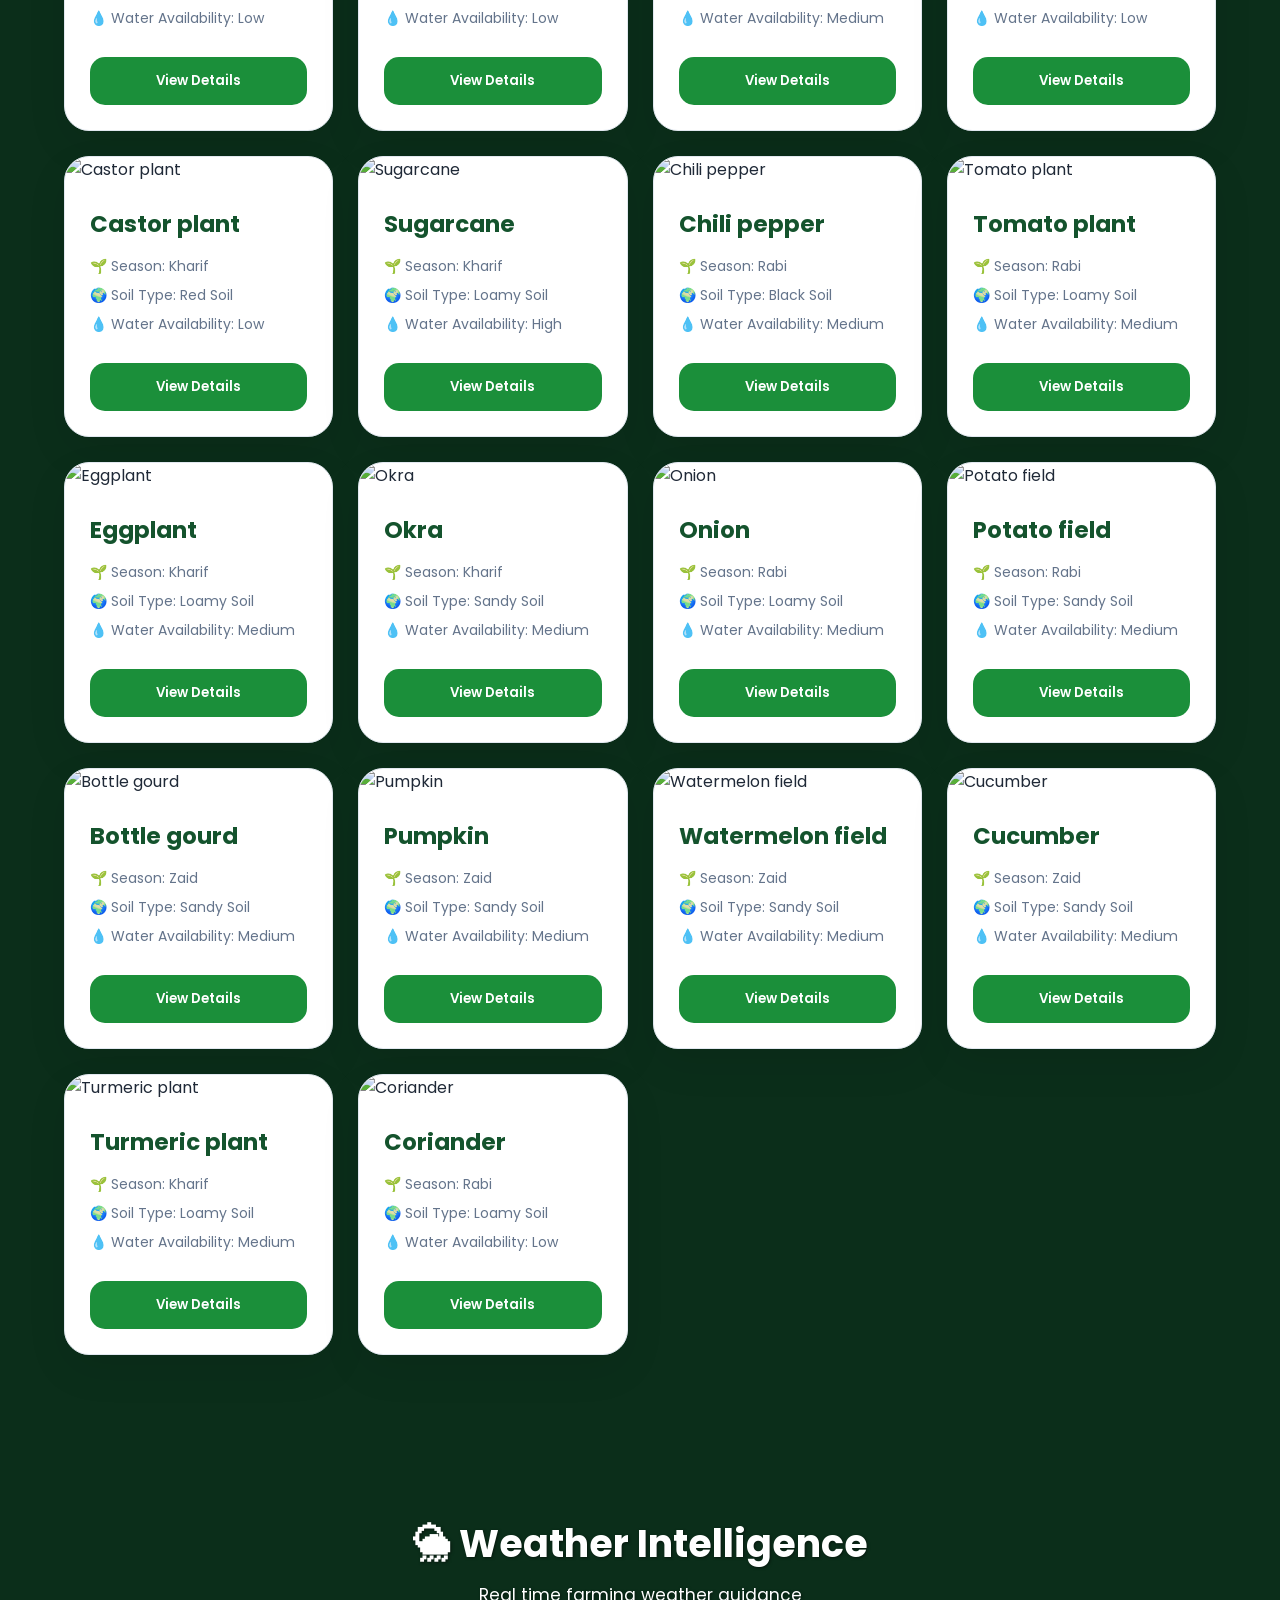
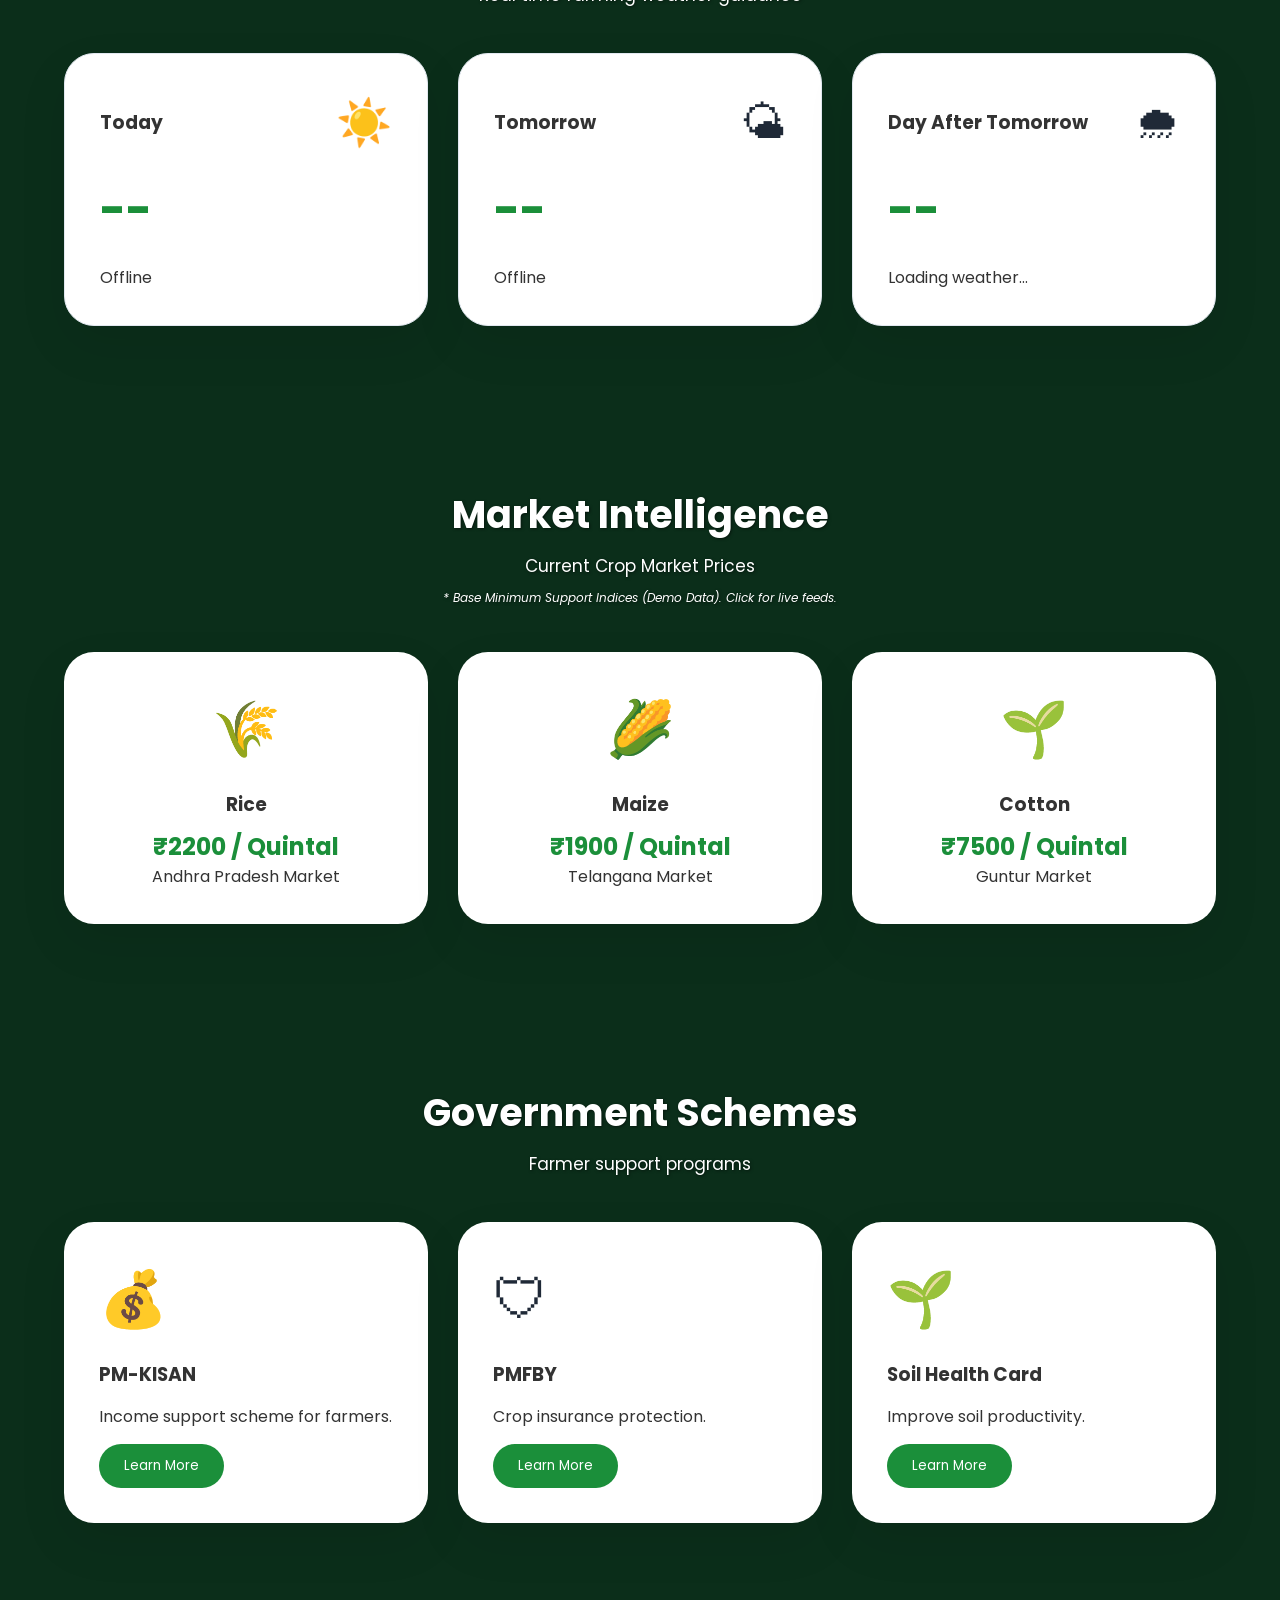
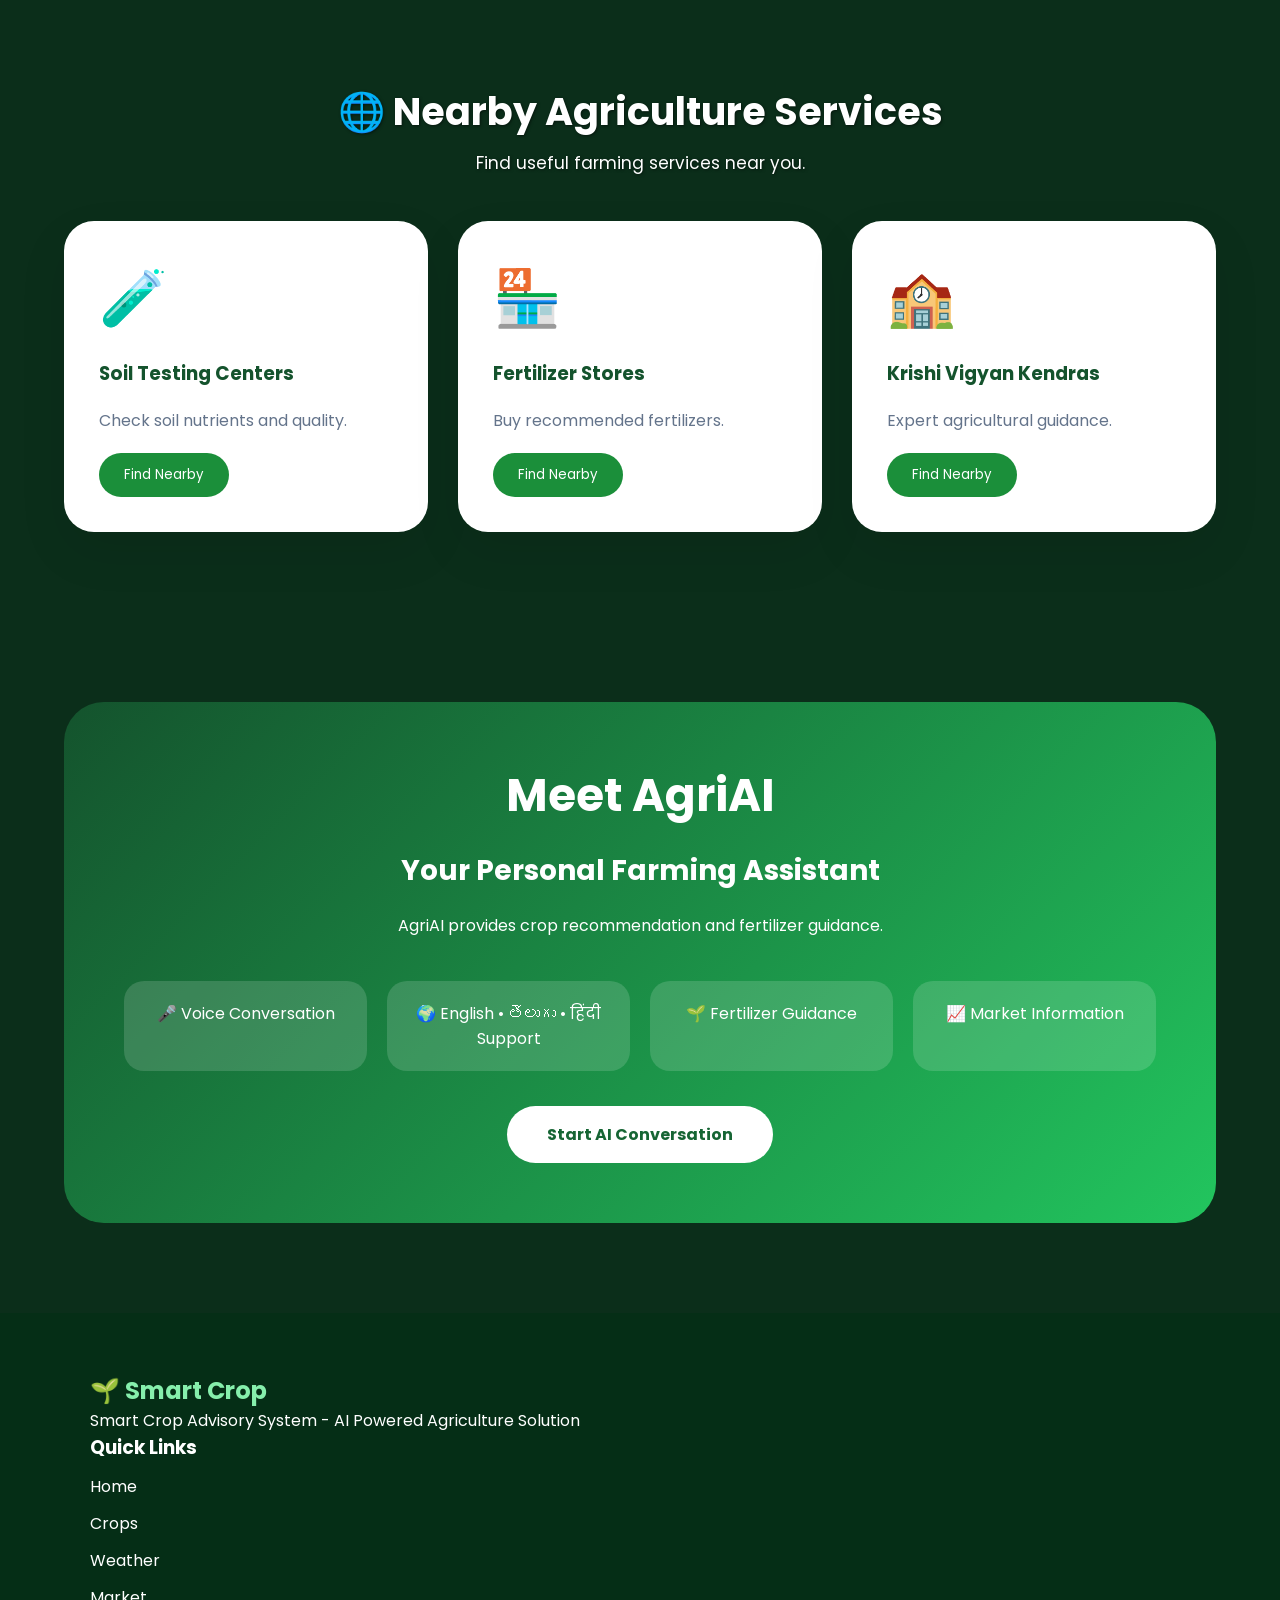
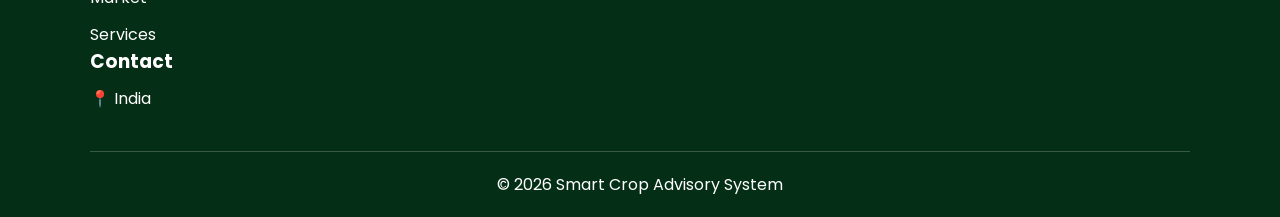
==== commit d56b7122: "Injected live environmental context into AXIOM memory matrix and optimized payload logic for high sp" ====
--- a/index.html
+++ b/index.html
@@ -692,23 +692,7 @@
 
 
             
-        <!-- Horizontal Scrollable Category Chips beside Header -->
-        <div class="header-chip-container" style="display: flex; align-items: center; overflow-x: auto; white-space: nowrap; gap: 20px; padding: 10px 0; width: 100%; -webkit-overflow-scrolling: touch; margin-bottom: 10px;">
-            <h2 data-key="recommendedCrops" style="margin: 0; flex-shrink: 0;">Recommended Crops 🌱</h2>
-            <div style="display: flex; gap: 10px; flex-shrink: 0; padding-right: 20px;">
-                <a href="chat.html?q=Grains" style="background:#ffffff; color:#2e7d32; padding:8px 18px; border-radius:25px; text-decoration:none; box-shadow:0 2px 8px rgba(0,0,0,0.1); font-weight:bold; display:flex; align-items:center; gap:8px;"><span style="font-size:1.3rem;">🌾</span> <span data-key="catGrains">Grains</span></a>
-                <a href="chat.html?q=Flowers" style="background:#ffffff; color:#2e7d32; padding:8px 18px; border-radius:25px; text-decoration:none; box-shadow:0 2px 8px rgba(0,0,0,0.1); font-weight:bold; display:flex; align-items:center; gap:8px;"><span style="font-size:1.3rem;">🌻</span> <span data-key="catFlowers">Flowers</span></a>
-                <a href="chat.html?q=Fruits" style="background:#ffffff; color:#2e7d32; padding:8px 18px; border-radius:25px; text-decoration:none; box-shadow:0 2px 8px rgba(0,0,0,0.1); font-weight:bold; display:flex; align-items:center; gap:8px;"><span style="font-size:1.3rem;">🍎</span> <span data-key="catFruits">Fruits</span></a>
-                <a href="chat.html?q=Pulse" style="background:#ffffff; color:#2e7d32; padding:8px 18px; border-radius:25px; text-decoration:none; box-shadow:0 2px 8px rgba(0,0,0,0.1); font-weight:bold; display:flex; align-items:center; gap:8px;"><span style="font-size:1.3rem;">🌱</span> <span data-key="catPulse">Pulse</span></a>
-                <a href="chat.html?q=Oilseeds" style="background:#ffffff; color:#2e7d32; padding:8px 18px; border-radius:25px; text-decoration:none; box-shadow:0 2px 8px rgba(0,0,0,0.1); font-weight:bold; display:flex; align-items:center; gap:8px;"><span style="font-size:1.3rem;">🫘</span> <span data-key="catOilseeds">Oilseeds</span></a>
-                <a href="chat.html?q=Spice crops" style="background:#ffffff; color:#2e7d32; padding:8px 18px; border-radius:25px; text-decoration:none; box-shadow:0 2px 8px rgba(0,0,0,0.1); font-weight:bold; display:flex; align-items:center; gap:8px;"><span style="font-size:1.3rem;">🌶️</span> <span data-key="catSpice">Spice crops</span></a>
-            </div>
-            <!-- Hack to hide the weird slash user found: -->
-            <style>
-            .header-chip-container::-webkit-scrollbar { display: none; }
-            .header-chip-container { -ms-overflow-style: none; scrollbar-width: none; }
-            </style>
-        </div>
+        
 
 
 
